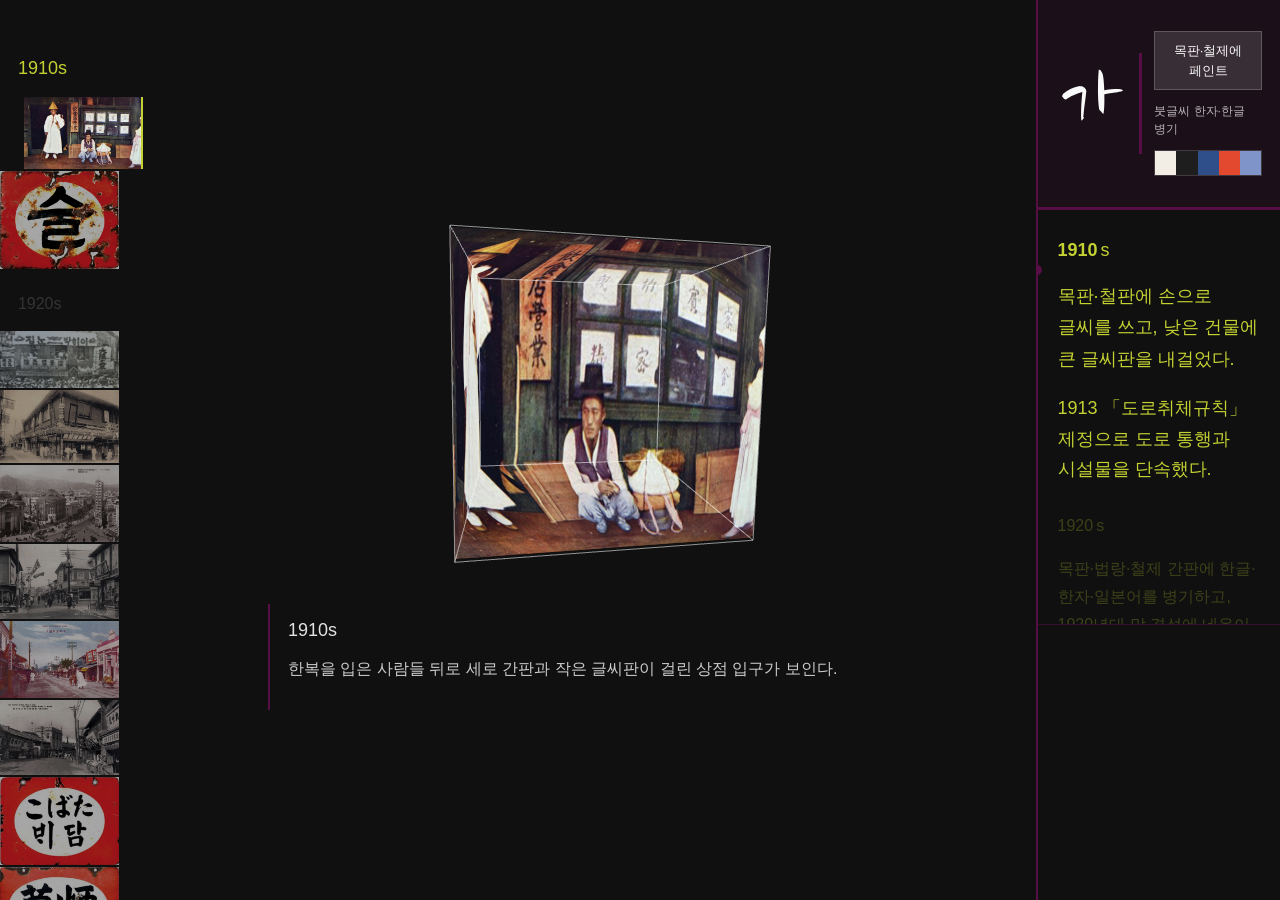
==== single.html @ 75b9ed6a "Align archive position during whole-structure scrolling" ====
<!doctype html>
<html lang="ko">
<head>
  <meta charset="utf-8">
  <meta name="viewport" content="width=device-width,initial-scale=1">
  <meta name="theme-color" content="#101010">
  <link rel="icon" href="data:,">
  <title>한국 간판 100년</title>
  <style>
:root{--ink:#101010;--lime:#c3d132;--plum:#560e45;--paper:#fafafa;color-scheme:dark;font-family:Arial,"Noto Sans KR","Apple SD Gothic Neo","Malgun Gothic",sans-serif;font-weight:400;background:var(--ink);color:var(--paper)}
*{box-sizing:border-box}html{scroll-behavior:smooth}body{margin:0;background:var(--ink)}button{font:inherit;color:inherit;border:0;border-radius:0;cursor:pointer}button:focus-visible{outline:2px solid var(--lime);outline-offset:5px}button:disabled{cursor:default}[hidden]{display:none!important}
#archive{position:relative;width:9.3vw;min-height:100vh;padding:4vh 0 32vh;z-index:2} .era-group{margin:0 0 26px}.era-label{margin:22px 0 18px 1.4vw;font-size:clamp(11px,1.05vw,22px);font-weight:400;color:rgb(250 250 250 / .44)}
.photo-button{display:block;position:relative;padding:0;margin:0 0 2px;background:transparent;max-width:100%;transition:transform .24s ease,filter .24s ease;transform-origin:left center;filter:brightness(.65)}.photo-button img{display:block;width:auto;height:auto;max-width:100%}.photo-button:hover,.photo-button:focus-visible{transform:translateY(-5px);filter:brightness(1);z-index:3}.photo-button[aria-current="true"]{filter:brightness(1)}.photo-button[aria-current="true"]::after{content:"";position:absolute;right:0;top:0;bottom:0;width:2px;background:var(--lime)}
#stage{position:fixed;left:9.3%;right:19.1%;top:0;height:100dvh;display:flex;flex-direction:column;justify-content:center;align-items:center;gap:3vh;overflow:hidden}#picture-frame{position:relative;width:72%;max-height:66vh;flex:none;isolation:isolate}#scene,#fallback{display:block;width:100%;height:100%;object-fit:contain}#scene{touch-action:pan-y}#caption{width:72%;padding:0 0 0 2%;min-height:10vh;font-size:clamp(11px,.83vw,17px);line-height:1.85}#caption p{margin:0 0 12px}#photo-description{color:rgb(250 250 250 / .48)}#photo-year{color:rgb(250 250 250 / .9)}
#timeline{position:fixed;top:0;bottom:0;right:0;width:19.1%;border-left:2px solid var(--plum);padding:5vh 1.2vw;overflow:hidden}#eras{position:relative;transition:transform .5s ease}.era-event{position:relative;padding:0 0 5vh;opacity:.23;transition:opacity .4s}.era-event.active{opacity:1}.era-event h2{margin:0 0 3vh;color:var(--lime);font-weight:400;font-size:clamp(13px,1.35vw,28px)}.era-event p{font-size:clamp(11px,1.1vw,23px);line-height:1.7;margin:0;color:var(--lime);word-break:keep-all}.era-event.active::before{content:"";position:absolute;left:calc(-1.2vw - 6px);top:7px;width:10px;height:10px;background:var(--plum);border-radius:50%}
#enlarged{position:fixed;inset:0;margin:0;padding:0;width:100vw;max-width:none;height:100dvh;max-height:none;background:var(--ink);border:0;color:var(--paper);overflow:hidden}#enlarged::backdrop{background:var(--ink)}#back{position:absolute;z-index:2;top:24px;left:24px;background:rgb(16 16 16 / .85);padding:12px 18px;border:1px solid rgb(250 250 250 / .25)}#zoom-surface{height:100%;width:100%;display:flex;align-items:center;justify-content:center;overflow:hidden;touch-action:none;cursor:zoom-in}#zoom-photo{display:block;max-width:94vw;max-height:90dvh;width:auto;height:auto;object-fit:contain;transform-origin:center;will-change:transform;user-select:none;pointer-events:none}#zoom-surface.dragging{cursor:grabbing}body.modal-open{overflow:hidden}
#debug-overlay{position:absolute;inset:0;width:100%;height:100%;z-index:4;touch-action:none}#debug-overlay polygon{stroke:var(--lime);stroke-width:1.5;fill:rgb(195 209 50 / .06)}#debug-overlay circle{fill:var(--plum);stroke:var(--paper);stroke-width:2;cursor:move}#debug-panel{position:fixed;left:12vw;bottom:12px;z-index:7;background:rgb(16 16 16 / .94);border:1px solid var(--plum);padding:10px;font-size:12px;max-width:65vw}#debug-panel pre{max-height:140px;overflow:auto;margin:5px 0;white-space:pre-wrap}#debug-panel button{background:var(--plum);padding:7px 12px;margin-right:8px}#debug-panel select{background:var(--ink);color:var(--paper)}
@media(max-width:700px){#archive{width:16vw}.era-label{margin-left:2vw;font-size:10px}#stage{left:16%;right:22%;gap:2vh}#picture-frame,#caption{width:94%}#caption{font-size:11px;line-height:1.65}#timeline{width:22%;padding:5vh 2vw}.era-event{padding-bottom:4vh}.era-event h2{font-size:13px}.era-event p{font-size:10px}.era-event.active::before{left:calc(-2vw - 6px)}#back{top:12px;left:12px}#debug-panel{left:17vw;max-width:80vw}}
@media(prefers-reduced-motion:reduce){html{scroll-behavior:auto}*,*::before,*::after{transition:none!important}}

/* Independent photo timeline and 3D interaction surfaces. */
html,body{height:100%;overflow:hidden;overscroll-behavior:none}
#archive{position:fixed;inset:0 auto 0 0;width:calc(9.3vw + 24px);padding-right:24px;height:100dvh;min-height:0;overflow-y:auto;overflow-x:hidden;overscroll-behavior:contain;scrollbar-width:none;padding-bottom:44vh;scroll-behavior:smooth}
#archive::-webkit-scrollbar,#timeline::-webkit-scrollbar{display:none}
#stage{left:calc(9.3% + 24px)}
#picture-frame,#scene{touch-action:none}
#picture-frame{outline:0;border:0;cursor:grab}
#picture-frame.rotating{cursor:grabbing}
#timeline{overflow-y:auto;overscroll-behavior:contain;scrollbar-width:none}
#eras{transition:transform .5s ease}
.photo-button.scroll-selected,.photo-button[aria-current="true"]{transform:translateX(24px);filter:brightness(1)}
.photo-button.scroll-selected:hover,.photo-button[aria-current="true"]:hover{transform:translate(24px,-5px)}
@font-face{font-family:Pretendard;src:url('./assets/fonts/PretendardVariable.woff2') format('woff2');font-style:normal;font-weight:100 900;font-display:swap}
#back{display:inline-flex;align-items:center;gap:8px;background:transparent;border:0;outline:0;box-shadow:none;font-family:Pretendard,sans-serif;font-size:14pt;font-weight:400;letter-spacing:-.3px;color:#fafafa;padding:12px 0}
#back:focus-visible{text-decoration:none;opacity:.75}
@media(max-width:700px){#archive{width:calc(16vw + 24px)}#stage{left:calc(16% + 24px)}}

/* Full-viewport model behind all archive/caption UI; no central clipping. */
#model-layer{position:fixed;inset:0;z-index:0;touch-action:none;cursor:grab;outline:0}
#model-layer.rotating{cursor:grabbing}
#scene{position:absolute;inset:0;width:100%;height:100%;touch-action:none}
#stage{z-index:1;overflow:visible;pointer-events:none}
#picture-frame{pointer-events:none;isolation:auto;overflow:visible}
#caption{position:relative;z-index:2;pointer-events:auto}
#archive,#timeline{z-index:3}
#debug-overlay{pointer-events:auto}

.era-event .material-change{color:#560e45;margin:0 0 20px;line-height:1.7}

/* Opaque framed timeline and a dedicated scroll-only gutter. */
:root{--timeline-width:19.1vw}
#timeline{width:var(--timeline-width);padding:0;overflow:hidden;background:#101010;display:flex;flex-direction:column;border-left:2px solid #560e45}
#stage{right:var(--timeline-width)}
#era-specimen{flex:none;min-height:210px;display:grid;grid-template-columns:42% 1fr;align-items:center;gap:12px;padding:24px 18px;background:linear-gradient(rgb(86 14 69 / .16),rgb(86 14 69 / .16)),#101010;border-bottom:3px solid #560e45}
#specimen-glyph{font-family:Pretendard,sans-serif;font-size:clamp(92px,7vw,152px);line-height:1.1;text-align:center;border-right:3px solid #560e45;padding-right:12px;color:#fafafa}
@font-face{font-family:NanumBrush;src:url('./assets/fonts/NanumBrushScript-Regular.ttf') format('truetype');font-style:normal;font-weight:400;font-display:swap}
#specimen-glyph.brush{font-family:NanumBrush,serif;font-weight:400}
#specimen-glyph.gothic{font-family:Pretendard,sans-serif;font-weight:900;letter-spacing:-.07em}
#specimen-glyph.digital{font-family:Pretendard,sans-serif;font-weight:700;letter-spacing:-.025em}
#specimen-info{min-width:0}#specimen-info p{margin:0 0 12px;line-height:1.5;word-break:keep-all}
#specimen-material{font-size:13px;background:rgb(250 250 250 / .13);border:1px solid rgb(250 250 250 / .2);padding:9px 7px;text-align:center}
#specimen-type{font-size:12px;color:rgb(250 250 250 / .7)}
#specimen-colors{display:flex;width:100%;height:26px;border:1px solid rgb(250 250 250 / .18)}#specimen-colors span{display:block;flex:1;min-width:0}
#era-scroll{position:relative;min-height:0;flex:1;overflow-y:auto;overscroll-behavior:contain;scrollbar-width:none;padding:30px 20px 45vh}
#era-scroll::-webkit-scrollbar{display:none}#eras{transform:none!important;transition:none}
.era-event{opacity:1;padding-bottom:40px}.era-event h2{font-size:clamp(24px,1.65vw,34px);margin-bottom:20px}
.era-event:not(.active) h2{opacity:.6}.era-event p{font-size:clamp(14px,.94vw,18px)}
.era-event .material-change{background:#c3d132;color:#560e45;border:1px solid #c3d132;padding:18px;margin:0 0 20px;line-height:1.75}
.era-event .material-change,.era-event.active{opacity:1}.era-event.active::before{left:-26px}
#timeline-scroll-zone{position:fixed;top:0;bottom:0;z-index:3;touch-action:pan-y;cursor:ns-resize;background:transparent}
#photo-year{font-size:clamp(24px,1.55vw,32px);line-height:1.35}
#photo-description{font-size:15px;line-height:1.85;color:rgb(250 250 250 / .8)}
#archive .era-label{font-size:clamp(15px,1.2vw,25px)}
#back,#back:hover,#back:focus,#back:focus-visible{text-decoration:none}
@media(max-width:700px){
 :root{--timeline-width:26vw}
 #timeline{width:var(--timeline-width)}#stage{right:var(--timeline-width)}
 #era-specimen{min-height:190px;padding:12px 8px;grid-template-columns:1fr;gap:8px}
 #specimen-glyph{font-size:64px;border-right:0;border-bottom:2px solid #560e45;padding:0}
 #specimen-material{font-size:10px;padding:5px 3px}#specimen-type{font-size:10px}
 #specimen-info p{margin-bottom:7px}#specimen-colors{height:16px}
 #era-scroll{padding:18px 8px 40vh}.era-event h2{font-size:21px}.era-event p{font-size:12px}
 .era-event .material-change{padding:10px}.era-event.active::before{left:-14px}
 #photo-year{font-size:24px}#photo-description{font-size:14px}
 #archive .era-label{font-size:13px}
}
#caption{background:#101010;border-left:2px solid #560e45;padding:14px 18px}
#timeline-scroll-zone{touch-action:none}

/* Compact unboxed chronology, with a separate lower scroll surface. */
#era-scroll{flex:0 1 auto;height:min(46dvh,550px);min-height:140px;padding-bottom:55vh}
#timeline-bottom-scroll{flex:1;min-height:64px;border-top:1px solid rgb(86 14 69 / .6);background:transparent;cursor:ns-resize;touch-action:none}
.era-event{opacity:.25;transition:opacity .25s ease;padding-bottom:32px}
.era-event.active{opacity:1}
.era-event .material-change{background:transparent;border:0;padding:0;color:#c3d132;margin-bottom:18px}
.era-event:not(.active) h2{opacity:1}
.era-event h2{display:flex;align-items:baseline;gap:3px;line-height:1.15;margin-bottom:20px;font-weight:400}
.era-number{font-size:38px;font-variant-numeric:tabular-nums;letter-spacing:-1.2px}
.era-suffix{font-size:23px}
.era-event.active .era-number{font-size:62px;font-weight:600;letter-spacing:-2px}
.era-event.active .era-suffix{font-size:28px}
.era-event.active::before{top:25px}
#archive .era-group .era-label{opacity:.35}
#archive .era-group.active-era .era-label{opacity:1;color:#c3d132;font-size:clamp(20px,1.5vw,30px)}
@media(max-width:700px){
 #era-scroll{height:44dvh;min-height:130px}
 .era-number{font-size:24px}.era-suffix{font-size:14px}
 .era-event.active .era-number{font-size:36px;letter-spacing:-1px}.era-event.active .era-suffix{font-size:17px}
 .era-event.active::before{top:14px}
 #archive .era-group.active-era .era-label{font-size:17px}
}
#era-scroll{padding-bottom:20px}
#eras{padding-bottom:55vh}

/* Final type scale: active era / its text 18px; all other captions 16px. */
.era-event .era-number,.era-event .era-suffix,.era-event p{font-size:16px;letter-spacing:0}
.era-event.active .era-number,.era-event.active .era-suffix,.era-event.active p{font-size:18px;letter-spacing:0}
#photo-year{font-size:18px}#photo-description{font-size:16px}
#archive .era-group .era-label{font-size:16px}#archive .era-group.active-era .era-label{font-size:18px}
#timeline-bottom-scroll{cursor:ns-resize}
#ending-scene{position:fixed;inset:0;z-index:10;background:#101010;overflow:hidden;isolation:isolate}
#ending-intro{position:absolute;inset:0;width:100%;height:100%;object-fit:cover;opacity:0;transition:opacity 1.1s ease}
#ending-scene[data-phase="intro"] #ending-intro{opacity:1}
#ending-scene[data-phase="fade-out"] #ending-intro{opacity:0}
#ending-collage{position:absolute;inset:0;overflow:hidden}
#ending-collage img{position:absolute;display:block;object-fit:contain;opacity:0;transition:opacity 1s ease;max-width:none;box-shadow:0 0 0 1px rgb(16 16 16 / .2)}
#ending-collage img.visible{opacity:1}
#ending-message{position:absolute;left:8%;right:8%;bottom:4%;margin:0;text-align:center;font-family:Pretendard,sans-serif;font-size:18px;line-height:1.8;color:#fafafa;text-shadow:0 1px 8px #101010,0 1px 24px #101010;opacity:0;transition:opacity 1.2s ease;z-index:2}
#ending-message.visible{opacity:1}
#ending-back{position:absolute;top:24px;left:24px;z-index:3;background:transparent;border:0;outline:0;text-decoration:none;font-family:Pretendard,sans-serif;font-size:14pt;letter-spacing:-.3px;color:#fafafa;text-shadow:0 1px 8px #101010;padding:12px 0}
body.ending-mode #model-layer,body.ending-mode #stage,body.ending-mode #archive,body.ending-mode #timeline,body.ending-mode #timeline-scroll-zone{visibility:hidden;pointer-events:none}
@media(prefers-reduced-motion:reduce){#ending-scene *{transition:none!important}}
#ending-scene::after{content:"";position:absolute;inset:72% 0 0;z-index:1;pointer-events:none;background:linear-gradient(transparent,rgb(16 16 16 / .8));opacity:0;transition:opacity 1s ease}
#ending-scene[data-phase="collage"]::after{opacity:1}

</style>
</head>
<body>
  <div id="model-layer"><canvas id="scene" aria-label="360도 XYZ 회전 및 확대 가능한 5면 공간 모델"></canvas></div>
  <nav id="archive" aria-label="연대순 사진"></nav>
  <main id="stage" aria-label="공간 사진">
    <div id="picture-frame">
      <img id="fallback" alt="" hidden>
      <svg id="debug-overlay" viewBox="0 0 1000 1000" preserveAspectRatio="none" hidden></svg>
    </div>
    <div id="caption" aria-live="polite"><p id="photo-year"></p><p id="photo-description"></p></div>
  </main>
  <div id="timeline-scroll-zone" aria-label="오른쪽 타임라인 스크롤 영역"></div>
  <aside id="timeline" aria-label="시대별 재질·서체·색상과 제도">
    <header id="era-specimen" aria-live="polite">
      <div id="specimen-glyph" aria-hidden="true">가</div>
      <div id="specimen-info"><p id="specimen-material"></p><p id="specimen-type"></p><div id="specimen-colors" aria-label="시대별 대표 색채"></div></div>
    </header>
    <div id="era-scroll"><div id="eras"></div></div>
    <div id="timeline-bottom-scroll" aria-label="사진과 시대 전체 구조 스크롤 영역" title="사진과 시대 전체 스크롤"></div>
  </aside>
  <section id="ending-scene" aria-label="2020년대 정보 과부하 엔딩" hidden>
    <img id="ending-intro" alt="상가 건물의 외벽을 채운 간판들" hidden>
    <div id="ending-collage" aria-label="겹쳐 나타나는 간판 사진들"></div>
    <p id="ending-message"></p>
    <button id="ending-back" type="button">- 돌아가기</button>
  </section>
  <dialog id="enlarged" aria-label="확대한 사진">
    <button id="back" type="button" aria-label="돌아가기"><span aria-hidden="true">-</span><span>돌아가기</span></button>
    <div id="zoom-surface"><img id="zoom-photo" alt=""></div>
  </dialog>
  <script id="archive-data" type="application/json">{
  "eras": [
    {
      "year": 1910,
      "description": "흰 목판에 단색 한자로 상호를 쓰고, 철제 간판에는 페인트로 글씨를 썼다.",
      "policy": "1913 「도로취체규칙」 제정으로 도로 통행과 시설물을 단속했다.",
      "sourcePage": 6,
      "materialChange": "목판·철판에 손으로 글씨를 쓰고, 낮은 건물에 큰 글씨판을 내걸었다.",
      "specimen": {
        "typeFamily": "붓글씨 한자·한글 병기",
        "material": "목판·철제에 페인트",
        "fontClass": "brush",
        "palette": [
          {
            "hex": "#F2EEE6",
            "label": "흰 목판"
          },
          {
            "hex": "#1E1E1E",
            "label": "단색 글씨"
          },
          {
            "hex": "#2F4F8A",
            "label": "법랑"
          },
          {
            "hex": "#E2492F",
            "label": "네온 적주황"
          },
          {
            "hex": "#7F95C9",
            "label": "아르곤 청"
          }
        ],
        "sourcePage": 6,
        "note": "PDF의 서체 계열·대표 색채를 재구성한 견본이며, 역사적 원본 폰트나 실측 색채가 아님."
      }
    },
    {
      "year": 1920,
      "description": "목판·철제 간판에 한글·한자·일본어를 함께 썼으며, 1920년대 말 경성에 네온이 등장했다.",
      "policy": "1913 「도로취체규칙」이 제정되고 1920년 일부 개정되었다.",
      "sourcePage": 6,
      "materialChange": "목판·법랑·철제 간판에 한글·한자·일본어를 병기하고, 1920년대 말 경성에 네온이 등장했다.",
      "specimen": {
        "typeFamily": "붓글씨 한자·한글·가나 병기",
        "material": "목판·법랑·철제",
        "fontClass": "brush",
        "palette": [
          {
            "hex": "#F2EEE6",
            "label": "흰 목판"
          },
          {
            "hex": "#1E1E1E",
            "label": "단색 글씨"
          },
          {
            "hex": "#2F4F8A",
            "label": "법랑"
          },
          {
            "hex": "#E2492F",
            "label": "네온 적주황"
          },
          {
            "hex": "#7F95C9",
            "label": "아르곤 청"
          }
        ],
        "sourcePage": 6,
        "note": "PDF의 서체 계열·대표 색채를 재구성한 견본이며, 역사적 원본 폰트나 실측 색채가 아님."
      }
    },
    {
      "year": 1930,
      "description": "유리·철제 등 새로운 재료와 한글·한자 병기 간판이 등장했다.",
      "policy": "1938 「도로취체규칙」이 전부 개정되었다.",
      "sourcePage": 6,
      "materialChange": "유리관을 이용한 네온 간판이 번화가로 확산되고, 붓글씨와 여러 문자를 함께 사용했다.",
      "specimen": {
        "typeFamily": "붓글씨 한자·한글·가나 병기",
        "material": "철제 페인트·네온관",
        "fontClass": "brush",
        "palette": [
          {
            "hex": "#F2EEE6",
            "label": "흰 목판"
          },
          {
            "hex": "#1E1E1E",
            "label": "단색 글씨"
          },
          {
            "hex": "#2F4F8A",
            "label": "법랑"
          },
          {
            "hex": "#E2492F",
            "label": "네온 적주황"
          },
          {
            "hex": "#7F95C9",
            "label": "아르곤 청"
          }
        ],
        "sourcePage": 6,
        "note": "PDF의 서체 계열·대표 색채를 재구성한 견본이며, 역사적 원본 폰트나 실측 색채가 아님."
      }
    },
    {
      "year": 1950,
      "description": "가볍고 칠하기 쉬운 함석판에 손으로 페인트 글씨를 쓴 간판이 확산되었다.",
      "policy": "광복 후 가나 간판 제거에 이어 한자·외국문자 간판 단속이 이루어졌다.",
      "sourcePage": 7,
      "materialChange": "가볍고 칠하기 쉬운 함석판에 페인트로 한글·한자 상호를 크게 써 넣었다.",
      "specimen": {
        "typeFamily": "손 페인트 글씨·한글·한자 혼용",
        "material": "함석판에 페인트",
        "fontClass": "brush",
        "palette": [
          {
            "hex": "#F5F3EE",
            "label": "흰 바탕"
          },
          {
            "hex": "#1A1A1A",
            "label": "검은 글씨"
          },
          {
            "hex": "#9A9C9E",
            "label": "함석"
          },
          {
            "hex": "#B23A2E",
            "label": "페인트 적색"
          },
          {
            "hex": "#2E5E8C",
            "label": "페인트 청색"
          }
        ],
        "sourcePage": 7,
        "note": "PDF의 서체 계열·대표 색채를 재구성한 견본이며, 역사적 원본 폰트나 실측 색채가 아님."
      }
    },
    {
      "year": 1960,
      "description": "함석·목판·철판에 한글과 한자를 쓰고, 서로 다른 크기와 글자체의 간판을 걸었다.",
      "policy": "1962 「광고물등단속법」 제정, 1963 전단을 규제 대상에 추가했다.",
      "sourcePage": 7,
      "materialChange": "T/C천과 함석·철판 입체문자가 쓰였으며, 서로 다른 크기와 손글씨가 거리에서 공존했다.",
      "specimen": {
        "typeFamily": "손 페인트 글씨·한글·한자 혼용",
        "material": "함석·철판 입체문자",
        "fontClass": "brush",
        "palette": [
          {
            "hex": "#F5F3EE",
            "label": "흰 바탕"
          },
          {
            "hex": "#1A1A1A",
            "label": "검은 글씨"
          },
          {
            "hex": "#9A9C9E",
            "label": "함석"
          },
          {
            "hex": "#B23A2E",
            "label": "페인트 적색"
          },
          {
            "hex": "#2E5E8C",
            "label": "페인트 청색"
          }
        ],
        "sourcePage": 7,
        "note": "PDF의 서체 계열·대표 색채를 재구성한 견본이며, 역사적 원본 폰트나 실측 색채가 아님."
      }
    },
    {
      "year": 1970,
      "description": "아크릴과 형광등으로 간판 면을 밝히고, 시트지를 잘라 글자를 만들었다.",
      "policy": "1973년경 간판 한글 포함 규정이 마련되고, 석유파동으로 광고 네온이 금지되었다.",
      "sourcePage": 8,
      "materialChange": "아크릴과 형광등으로 간판 면을 밝히고, 시트지를 잘라 만든 큰 글자가 면을 채웠다.",
      "specimen": {
        "typeFamily": "시트지 커팅 고딕·둥근고딕",
        "material": "아크릴·형광등",
        "fontClass": "gothic",
        "palette": [
          {
            "hex": "#FAFAF2",
            "label": "형광 백색"
          },
          {
            "hex": "#D7261E",
            "label": "원색 적"
          },
          {
            "hex": "#1F4FA0",
            "label": "원색 청"
          },
          {
            "hex": "#F2C200",
            "label": "원색 황"
          },
          {
            "hex": "#222222",
            "label": "시트 문자"
          }
        ],
        "sourcePage": 8,
        "note": "PDF의 서체 계열·대표 색채를 재구성한 견본이며, 역사적 원본 폰트나 실측 색채가 아님."
      }
    },
    {
      "year": 1980,
      "description": "내부조명 간판과 유연성 원단이 확산되고, 유리창까지 선팅 광고로 채워졌다.",
      "policy": "1980 「광고물등관리법」으로 개칭하고 관리 권한의 일반 행정 위임을 허용했다.",
      "sourcePage": 9,
      "materialChange": "내부조명·유연성 원단 간판이 확산되고, 유리창에 상호와 그림을 넣는 선팅 광고가 등장했다.",
      "specimen": {
        "typeFamily": "넓적붓 페인트 글씨·필름 레터링",
        "material": "내부조명·유연성 원단",
        "fontClass": "brush",
        "palette": [
          {
            "hex": "#E0201B",
            "label": "적"
          },
          {
            "hex": "#1E8C45",
            "label": "녹"
          },
          {
            "hex": "#1E50B4",
            "label": "청"
          },
          {
            "hex": "#FF4FA8",
            "label": "네온 분홍"
          },
          {
            "hex": "#F7F3E8",
            "label": "선팅 바탕"
          }
        ],
        "sourcePage": 9,
        "note": "PDF의 서체 계열·대표 색채를 재구성한 견본이며, 역사적 원본 폰트나 실측 색채가 아님."
      }
    },
    {
      "year": 1990,
      "description": "플렉스와 디지털 프린팅으로 문자뿐 아니라 사진·그림을 간판에 담았다.",
      "policy": "1990 「옥외광고물등관리법」 전부 개정으로 허가·신고제와 안전도검사가 도입되었다.",
      "sourcePage": 10,
      "materialChange": "플렉스·실사 출력과 디지털 폰트가 확산되고, 사진·그림·풀컬러 LED 전광판이 더해졌다.",
      "specimen": {
        "typeFamily": "디지털 폰트·실사 출력",
        "material": "플렉스·디지털 프린팅",
        "fontClass": "digital",
        "palette": [
          {
            "hex": "#E60012",
            "label": "플렉스 적"
          },
          {
            "hex": "#0067B1",
            "label": "플렉스 청"
          },
          {
            "hex": "#FFD100",
            "label": "플렉스 황"
          },
          {
            "hex": "#00A04A",
            "label": "플렉스 녹"
          },
          {
            "hex": "#FFFFFF",
            "label": "유백 원단"
          }
        ],
        "sourcePage": 10,
        "note": "PDF의 서체 계열·대표 색채를 재구성한 견본이며, 역사적 원본 폰트나 실측 색채가 아님."
      }
    },
    {
      "year": 2000,
      "description": "LED 채널 입체문자와 고해상도 사진 간판이 확산되었다.",
      "policy": "2007 ‘아름다운 간판’ 원년 이후 수량 축소와 디자인 개선 사업이 추진되었다.",
      "sourcePage": 11,
      "materialChange": "금속 입체문자에 LED를 넣는 채널간판과 고해상도 음식·인물 사진 간판이 확산되었다.",
      "specimen": {
        "typeFamily": "채널 입체문자·사진과 원색 문구",
        "material": "LED·금속 채널간판",
        "fontClass": "digital",
        "palette": [
          {
            "hex": "#FF1F4B",
            "label": "LED 적"
          },
          {
            "hex": "#18C3FF",
            "label": "LED 청"
          },
          {
            "hex": "#3BE36B",
            "label": "LED 녹"
          },
          {
            "hex": "#F4FF2E",
            "label": "형광색"
          },
          {
            "hex": "#EDE6D8",
            "label": "미색 바탕"
          }
        ],
        "sourcePage": 11,
        "note": "PDF의 서체 계열·대표 색채를 재구성한 견본이며, 역사적 원본 폰트나 실측 색채가 아님."
      }
    },
    {
      "year": 2010,
      "description": "디지털광고물과 복고 서체가 함께 등장하며 간판의 표현 방식이 다양해졌다.",
      "policy": "2016 자유표시구역과 디지털광고물이 제도화되었다.",
      "sourcePage": 12,
      "materialChange": "내용이 바뀌는 디지털광고물이 등장하고, 옛 간판 붓글씨와 시트지 글자가 디지털 서체로 재해석되었다.",
      "specimen": {
        "typeFamily": "복고 서체의 디지털 재해석",
        "material": "입체문자·디지털광고물",
        "fontClass": "brush",
        "palette": [
          {
            "hex": "#5E6B73",
            "label": "저채도 회청"
          },
          {
            "hex": "#EDE6D8",
            "label": "미색"
          },
          {
            "hex": "#2A2A2A",
            "label": "입체 문자"
          },
          {
            "hex": "#C8102E",
            "label": "원색 악센트"
          },
          {
            "hex": "#101820",
            "label": "디지털 화면"
          }
        ],
        "sourcePage": 12,
        "note": "PDF의 서체 계열·대표 색채를 재구성한 견본이며, 역사적 원본 폰트나 실측 색채가 아님."
      }
    },
    {
      "year": 2020,
      "description": "정돈된 입체문자 간판과 초대형 디지털 전광판이 공존한다.",
      "policy": "2023 명동·광화문·해운대가 제2기 옥외광고 자유표시구역으로 지정되었다.",
      "sourcePage": 12,
      "materialChange": "입체문자 중심의 정돈된 간판과 초대형 디지털 화면이 공존하며 빛과 화면 변화가 표현 수단이 되었다.",
      "specimen": {
        "typeFamily": "복고 서체·디지털 글자",
        "material": "입체문자·디지털 화면",
        "fontClass": "gothic",
        "palette": [
          {
            "hex": "#5E6B73",
            "label": "저채도 회청"
          },
          {
            "hex": "#EDE6D8",
            "label": "미색"
          },
          {
            "hex": "#2A2A2A",
            "label": "입체 문자"
          },
          {
            "hex": "#C8102E",
            "label": "원색 악센트"
          },
          {
            "hex": "#101820",
            "label": "디지털 화면"
          }
        ],
        "sourcePage": 12,
        "note": "PDF의 서체 계열·대표 색채를 재구성한 견본이며, 역사적 원본 폰트나 실측 색채가 아님."
      }
    }
  ],
  "photos": [
    {
      "id": "1910-1-jpg",
      "src": "assets/photos/1910-1.jpg",
      "year": 1910,
      "era": 1910,
      "width": 848,
      "height": 510,
      "spatial": true,
      "description": "한복을 입은 사람들 뒤로 세로 간판과 작은 글씨판이 걸린 상점 입구가 보인다.",
      "filename": "1910-1.jpg",
      "descriptionBasis": "첨부 원본 사진의 시각적 내용",
      "articleVerification": "pending-network-access"
    },
    {
      "id": "1910-2-jpg",
      "src": "assets/photos/1910-2.jpg",
      "year": 1910,
      "era": 1910,
      "width": 848,
      "height": 700,
      "spatial": false,
      "description": "붉은 바탕의 흰 원 안에 검은 ‘술’ 한 글자를 크게 넣은 간판이다.",
      "filename": "1910-2.jpg",
      "descriptionBasis": "첨부 원본 사진의 시각적 내용",
      "articleVerification": "pending-network-access"
    },
    {
      "id": "1920-0-webp",
      "src": "assets/photos/1920-0.webp",
      "year": 1920,
      "era": 1920,
      "width": 600,
      "height": 290,
      "spatial": false,
      "description": "건물 정면과 지붕 위를 큰 글씨 간판과 광고판으로 덮은 흑백 사진이다.",
      "filename": "1920-0.webp",
      "descriptionBasis": "첨부 원본 사진의 시각적 내용",
      "articleVerification": "pending-network-access"
    },
    {
      "id": "1920-1-jpg",
      "src": "assets/photos/1920-1.jpg",
      "year": 1920,
      "era": 1920,
      "width": 848,
      "height": 514,
      "spatial": true,
      "description": "모퉁이의 2층 상점에 가로 간판과 여러 개의 세로 간판이 함께 걸려 있다.",
      "filename": "1920-1.jpg",
      "descriptionBasis": "첨부 원본 사진의 시각적 내용",
      "articleVerification": "pending-network-access"
    },
    {
      "id": "1920-2-jpg",
      "src": "assets/photos/1920-2.jpg",
      "year": 1920,
      "era": 1920,
      "width": 848,
      "height": 551,
      "spatial": true,
      "description": "넓은 도로를 둘러싼 건물 사이로 높은 세로 광고탑과 간판이 보인다.",
      "filename": "1920-2.jpg",
      "descriptionBasis": "첨부 원본 사진의 시각적 내용",
      "articleVerification": "pending-network-access"
    },
    {
      "id": "1920-3-jpg",
      "src": "assets/photos/1920-3.jpg",
      "year": 1920,
      "era": 1920,
      "width": 848,
      "height": 538,
      "spatial": true,
      "description": "좁아지는 거리 양쪽에 돌출 간판이 이어지고, 길 위에는 깃발이 걸려 있다.",
      "filename": "1920-3.jpg",
      "descriptionBasis": "첨부 원본 사진의 시각적 내용",
      "articleVerification": "pending-network-access"
    },
    {
      "id": "1920-4-jpg",
      "src": "assets/photos/1920-4.jpg",
      "year": 1920,
      "era": 1920,
      "width": 848,
      "height": 546,
      "spatial": true,
      "description": "붉은색 상점 외벽과 가로·세로 간판이 길 양쪽으로 이어지는 채색 사진이다.",
      "filename": "1920-4.jpg",
      "descriptionBasis": "첨부 원본 사진의 시각적 내용",
      "articleVerification": "pending-network-access"
    },
    {
      "id": "1920-5-jpg",
      "src": "assets/photos/1920-5.jpg",
      "year": 1920,
      "era": 1920,
      "width": 848,
      "height": 534,
      "spatial": true,
      "description": "전선 아래 늘어선 상점들이 처마와 벽면에 글씨 간판을 달고 있다.",
      "filename": "1920-5.jpg",
      "descriptionBasis": "첨부 원본 사진의 시각적 내용",
      "articleVerification": "pending-network-access"
    },
    {
      "id": "1920-6-jpg",
      "src": "assets/photos/1920-6.jpg",
      "year": 1920,
      "era": 1920,
      "width": 424,
      "height": 313,
      "spatial": false,
      "description": "붉은 판의 흰 원 안에 일본어와 한글로 담배를 표시한 간판이다.",
      "filename": "1920-6.jpg",
      "descriptionBasis": "첨부 원본 사진의 시각적 내용",
      "articleVerification": "pending-network-access"
    },
    {
      "id": "1920-7-jpg",
      "src": "assets/photos/1920-7.jpg",
      "year": 1920,
      "era": 1920,
      "width": 423,
      "height": 314,
      "spatial": false,
      "description": "흰 원 안에 큰 한자와 작은 한글을 함께 넣어 담배를 알리는 간판이다.",
      "filename": "1920-7.jpg",
      "descriptionBasis": "첨부 원본 사진의 시각적 내용",
      "articleVerification": "pending-network-access"
    },
    {
      "id": "1920-8-jpg",
      "src": "assets/photos/1920-8.jpg",
      "year": 1920,
      "era": 1920,
      "width": 421,
      "height": 340,
      "spatial": false,
      "description": "노란 바탕에 인물 그림과 제품 표장을 넣고 글씨를 세로로 배치한 광고판이다.",
      "filename": "1920-8.jpg",
      "descriptionBasis": "첨부 원본 사진의 시각적 내용",
      "articleVerification": "pending-network-access"
    },
    {
      "id": "1920-9-jpg",
      "src": "assets/photos/1920-9.jpg",
      "year": 1920,
      "era": 1920,
      "width": 848,
      "height": 596,
      "spatial": false,
      "description": "모서리가 둥근 판 위에 여러 방향의 글씨가 남아 있으며 표면의 마모가 두드러진다.",
      "filename": "1920-9.jpg",
      "descriptionBasis": "첨부 원본 사진의 시각적 내용",
      "articleVerification": "pending-network-access"
    },
    {
      "id": "1920-10-jpg",
      "src": "assets/photos/1920-10.jpg",
      "year": 1920,
      "era": 1920,
      "width": 848,
      "height": 564,
      "spatial": false,
      "description": "붉은 바탕과 흰 원을 사용하고 일본어·한자·한글을 함께 배치한 간판이다.",
      "filename": "1920-10.jpg",
      "descriptionBasis": "첨부 원본 사진의 시각적 내용",
      "articleVerification": "pending-network-access"
    },
    {
      "id": "1930-1-jpg",
      "src": "assets/photos/1930-1.jpg",
      "year": 1930,
      "era": 1930,
      "width": 848,
      "height": 620,
      "spatial": false,
      "description": "파란색과 흰색 바탕을 나누고 한글·한자와 작은 인물 표장을 조합한 광고판이다.",
      "filename": "1930-1.jpg",
      "descriptionBasis": "첨부 원본 사진의 시각적 내용",
      "articleVerification": "pending-network-access"
    },
    {
      "id": "1930-2-jpg",
      "src": "assets/photos/1930-2.jpg",
      "year": 1930,
      "era": 1930,
      "width": 848,
      "height": 575,
      "spatial": false,
      "description": "구두 그림과 큰 글씨를 함께 넣어 상품의 종류를 알리는 낡은 광고판이다.",
      "filename": "1930-2.jpg",
      "descriptionBasis": "첨부 원본 사진의 시각적 내용",
      "articleVerification": "pending-network-access"
    },
    {
      "id": "1930-9-jpg",
      "src": "assets/photos/1930-9.jpg",
      "year": 1930,
      "era": 1930,
      "width": 424,
      "height": 340,
      "spatial": false,
      "description": "짙은 파란 바탕에 한자와 일본어를 쓰고 윗부분에 상표를 넣은 시멘트 판매점 간판이다.",
      "filename": "1930-9.jpg",
      "descriptionBasis": "첨부 원본 사진의 시각적 내용",
      "articleVerification": "pending-network-access"
    },
    {
      "id": "1950-1-jpeg",
      "src": "assets/photos/1950-1.jpeg",
      "year": 1950,
      "era": 1950,
      "width": 458,
      "height": 600,
      "spatial": true,
      "description": "사람들이 모인 건물 출입구 위로 한글 가로 간판과 위층의 글씨판이 보인다.",
      "filename": "1950-1.jpeg",
      "descriptionBasis": "첨부 원본 사진의 시각적 내용",
      "articleVerification": "pending-network-access"
    },
    {
      "id": "1950-2-jpeg",
      "src": "assets/photos/1950-2.jpeg",
      "year": 1950,
      "era": 1950,
      "width": 721,
      "height": 548,
      "spatial": true,
      "description": "큰 건물의 낮은 층에 한글 간판이 길게 걸려 있고 앞쪽 거리에는 인파가 모여 있다.",
      "filename": "1950-2.jpeg",
      "descriptionBasis": "첨부 원본 사진의 시각적 내용",
      "articleVerification": "pending-network-access"
    },
    {
      "id": "1960-0-webp",
      "src": "assets/photos/1960-0.webp",
      "year": 1960,
      "era": 1960,
      "width": 600,
      "height": 202,
      "spatial": false,
      "description": "영화의 인물 그림과 큰 제목을 내건 극장 광고 옆에 작은 상품 광고가 붙어 있다.",
      "filename": "1960-0.webp",
      "descriptionBasis": "첨부 원본 사진의 시각적 내용",
      "articleVerification": "pending-network-access"
    },
    {
      "id": "1960-1-jpg",
      "src": "assets/photos/1960-1.jpg",
      "year": 1960,
      "era": 1960,
      "width": 347,
      "height": 1954,
      "spatial": false,
      "description": "길고 좁은 판에 여러 줄의 글씨를 세로로 채운 간판이다.",
      "filename": "1960-1.jpg",
      "descriptionBasis": "첨부 원본 사진의 시각적 내용",
      "articleVerification": "pending-network-access"
    },
    {
      "id": "1960-2-webp",
      "src": "assets/photos/1960-2.webp",
      "year": 1960,
      "era": 1960,
      "width": 640,
      "height": 369,
      "spatial": true,
      "description": "비포장 도로를 따라 낮은 상점과 제각기 다른 크기의 가로 간판이 이어진다.",
      "filename": "1960-2.webp",
      "descriptionBasis": "첨부 원본 사진의 시각적 내용",
      "articleVerification": "pending-network-access"
    },
    {
      "id": "1960-3-webp",
      "src": "assets/photos/1960-3.webp",
      "year": 1960,
      "era": 1960,
      "width": 640,
      "height": 281,
      "spatial": true,
      "description": "곡면 지붕을 가진 큰 건물의 낮은 외벽에 가로 간판과 광고가 길게 걸려 있다.",
      "filename": "1960-3.webp",
      "descriptionBasis": "첨부 원본 사진의 시각적 내용",
      "articleVerification": "pending-network-access"
    },
    {
      "id": "1960-4-webp",
      "src": "assets/photos/1960-4.webp",
      "year": 1960,
      "era": 1960,
      "width": 640,
      "height": 470,
      "spatial": false,
      "description": "나무와 수풀 앞에 세운 안내판에 여러 크기의 한글을 촘촘하게 적어 놓았다.",
      "filename": "1960-4.webp",
      "descriptionBasis": "첨부 원본 사진의 시각적 내용",
      "articleVerification": "pending-network-access"
    },
    {
      "id": "1960-5-webp",
      "src": "assets/photos/1960-5.webp",
      "year": 1960,
      "era": 1960,
      "width": 640,
      "height": 470,
      "spatial": true,
      "description": "언덕 위의 뾰족한 건물 아래로 사람들이 모여 있고 길가에는 작은 글씨판이 보인다.",
      "filename": "1960-5.webp",
      "descriptionBasis": "첨부 원본 사진의 시각적 내용",
      "articleVerification": "pending-network-access"
    },
    {
      "id": "1960-6-webp",
      "src": "assets/photos/1960-6.webp",
      "year": 1960,
      "era": 1960,
      "width": 640,
      "height": 375,
      "spatial": true,
      "description": "비포장 도로 오른편 상점들이 가로·돌출 간판을 여러 높이에 달고 있다.",
      "filename": "1960-6.webp",
      "descriptionBasis": "첨부 원본 사진의 시각적 내용",
      "articleVerification": "pending-network-access"
    },
    {
      "id": "1960-7-webp",
      "src": "assets/photos/1960-7.webp",
      "year": 1960,
      "era": 1960,
      "width": 640,
      "height": 317,
      "spatial": true,
      "description": "넓은 도로 양옆 건물에 간판이 이어지며 멀어지는 길을 따라 전선이 겹쳐 보인다.",
      "filename": "1960-7.webp",
      "descriptionBasis": "첨부 원본 사진의 시각적 내용",
      "articleVerification": "pending-network-access"
    },
    {
      "id": "1960-8-webp",
      "src": "assets/photos/1960-8.webp",
      "year": 1960,
      "era": 1960,
      "width": 640,
      "height": 408,
      "spatial": true,
      "description": "낮은 집들이 밀집한 구역에서 건물 정면과 지붕 가장자리마다 상점 간판이 붙어 있다.",
      "filename": "1960-8.webp",
      "descriptionBasis": "첨부 원본 사진의 시각적 내용",
      "articleVerification": "pending-network-access"
    },
    {
      "id": "1960-9-webp",
      "src": "assets/photos/1960-9.webp",
      "year": 1960,
      "era": 1960,
      "width": 640,
      "height": 349,
      "spatial": true,
      "description": "좁은 골목 양쪽의 작은 가게들이 처마 아래와 길 쪽으로 간판을 내걸고 있다.",
      "filename": "1960-9.webp",
      "descriptionBasis": "첨부 원본 사진의 시각적 내용",
      "articleVerification": "pending-network-access"
    },
    {
      "id": "1960-10-webp",
      "src": "assets/photos/1960-10.webp",
      "year": 1960,
      "era": 1960,
      "width": 640,
      "height": 446,
      "spatial": true,
      "description": "‘QUEEN HOUSE’와 ‘결혼상담소’ 등 한글·영문을 외벽 가득 배치한 상점이다.",
      "filename": "1960-10.webp",
      "descriptionBasis": "첨부 원본 사진의 시각적 내용",
      "articleVerification": "pending-network-access"
    },
    {
      "id": "1960-11-webp",
      "src": "assets/photos/1960-11.webp",
      "year": 1960,
      "era": 1960,
      "width": 640,
      "height": 403,
      "spatial": true,
      "description": "성문이 보이는 도로 위로 한글·한자 현수막이 걸리고 양쪽 상점 간판이 이어진다.",
      "filename": "1960-11.webp",
      "descriptionBasis": "첨부 원본 사진의 시각적 내용",
      "articleVerification": "pending-network-access"
    },
    {
      "id": "1960-12-webp",
      "src": "assets/photos/1960-12.webp",
      "year": 1960,
      "era": 1960,
      "width": 640,
      "height": 401,
      "spatial": true,
      "description": "‘신광당’ 등 큰 글씨 간판과 세로 돌출 간판이 상점 모퉁이에 겹쳐 걸려 있다.",
      "filename": "1960-12.webp",
      "descriptionBasis": "첨부 원본 사진의 시각적 내용",
      "articleVerification": "pending-network-access"
    },
    {
      "id": "1960-13-webp",
      "src": "assets/photos/1960-13.webp",
      "year": 1960,
      "era": 1960,
      "width": 640,
      "height": 414,
      "spatial": true,
      "description": "전봇대가 이어지는 비포장 골목의 낮은 상점들 사이로 사람들이 오가고 있다.",
      "filename": "1960-13.webp",
      "descriptionBasis": "첨부 원본 사진의 시각적 내용",
      "articleVerification": "pending-network-access"
    },
    {
      "id": "1960-14-webp",
      "src": "assets/photos/1960-14.webp",
      "year": 1960,
      "era": 1960,
      "width": 640,
      "height": 396,
      "spatial": true,
      "description": "버스가 지나는 도로변 상점에 큰 한글 가로 간판과 돌출 간판이 함께 보인다.",
      "filename": "1960-14.webp",
      "descriptionBasis": "첨부 원본 사진의 시각적 내용",
      "articleVerification": "pending-network-access"
    },
    {
      "id": "1960-15-webp",
      "src": "assets/photos/1960-15.webp",
      "year": 1960,
      "era": 1960,
      "width": 640,
      "height": 421,
      "spatial": true,
      "description": "‘고향사진’이라는 큰 글씨를 내건 상점과 옆 건물의 여러 간판이 보인다.",
      "filename": "1960-15.webp",
      "descriptionBasis": "첨부 원본 사진의 시각적 내용",
      "articleVerification": "pending-network-access"
    },
    {
      "id": "1960-016-jpeg",
      "src": "assets/photos/1960-016.jpeg",
      "year": 1960,
      "era": 1960,
      "width": 1062,
      "height": 1076,
      "spatial": false,
      "description": "긴 계산대 앞에서 사람들이 업무를 보는 실내에 작은 안내판과 벽면 글씨가 보인다.",
      "filename": "1960-016.jpeg",
      "descriptionBasis": "첨부 원본 사진의 시각적 내용",
      "articleVerification": "pending-network-access"
    },
    {
      "id": "1960-16-webp",
      "src": "assets/photos/1960-16.webp",
      "year": 1960,
      "era": 1960,
      "width": 640,
      "height": 407,
      "spatial": false,
      "description": "도로 가장자리에 세운 큰 안내판에 지명과 방향을 글씨·화살표로 표시했다.",
      "filename": "1960-16.webp",
      "descriptionBasis": "첨부 원본 사진의 시각적 내용",
      "articleVerification": "pending-network-access"
    },
    {
      "id": "1960-17-webp",
      "src": "assets/photos/1960-17.webp",
      "year": 1960,
      "era": 1960,
      "width": 640,
      "height": 360,
      "spatial": true,
      "description": "긴 도로를 따라 낮은 건물과 전봇대가 이어지고 왼편 상점에 작은 간판이 붙어 있다.",
      "filename": "1960-17.webp",
      "descriptionBasis": "첨부 원본 사진의 시각적 내용",
      "articleVerification": "pending-network-access"
    },
    {
      "id": "1960-18-webp",
      "src": "assets/photos/1960-18.webp",
      "year": 1960,
      "era": 1960,
      "width": 640,
      "height": 392,
      "spatial": true,
      "description": "‘동아상사’ 가로 간판 아래로 상품과 사람들이 모이고 옆으로 상점 간판이 이어진다.",
      "filename": "1960-18.webp",
      "descriptionBasis": "첨부 원본 사진의 시각적 내용",
      "articleVerification": "pending-network-access"
    },
    {
      "id": "1960-19-webp",
      "src": "assets/photos/1960-19.webp",
      "year": 1960,
      "era": 1960,
      "width": 640,
      "height": 440,
      "spatial": true,
      "description": "도로변 낮은 상점들의 정면에 크기와 서체가 다른 한글 가로 간판이 나란히 걸려 있다.",
      "filename": "1960-19.webp",
      "descriptionBasis": "첨부 원본 사진의 시각적 내용",
      "articleVerification": "pending-network-access"
    },
    {
      "id": "1960-20-webp",
      "src": "assets/photos/1960-20.webp",
      "year": 1960,
      "era": 1960,
      "width": 640,
      "height": 451,
      "spatial": true,
      "description": "도로가 갈라지는 지점의 상가 건물에 큰 글씨와 그림 광고가 여러 층으로 걸려 있다.",
      "filename": "1960-20.webp",
      "descriptionBasis": "첨부 원본 사진의 시각적 내용",
      "articleVerification": "pending-network-access"
    },
    {
      "id": "1960-21-webp",
      "src": "assets/photos/1960-21.webp",
      "year": 1960,
      "era": 1960,
      "width": 440,
      "height": 640,
      "spatial": true,
      "description": "높은 건물 옆의 낮은 상점과 골목 입구에 가로·세로 간판이 겹쳐 보인다.",
      "filename": "1960-21.webp",
      "descriptionBasis": "첨부 원본 사진의 시각적 내용",
      "articleVerification": "pending-network-access"
    },
    {
      "id": "1960-22-webp",
      "src": "assets/photos/1960-22.webp",
      "year": 1960,
      "era": 1960,
      "width": 556,
      "height": 640,
      "spatial": true,
      "description": "도심의 높은 건물 사이를 지나는 도로 양쪽에 여러 높이의 상점 간판이 밀집해 있다.",
      "filename": "1960-22.webp",
      "descriptionBasis": "첨부 원본 사진의 시각적 내용",
      "articleVerification": "pending-network-access"
    },
    {
      "id": "1960-23-webp",
      "src": "assets/photos/1960-23.webp",
      "year": 1960,
      "era": 1960,
      "width": 640,
      "height": 450,
      "spatial": true,
      "description": "사람들이 가득한 거리 양쪽으로 붉은색 세로 간판과 가로 간판이 이어진다.",
      "filename": "1960-23.webp",
      "descriptionBasis": "첨부 원본 사진의 시각적 내용",
      "articleVerification": "pending-network-access"
    },
    {
      "id": "1960-24-webp",
      "src": "assets/photos/1960-24.webp",
      "year": 1960,
      "era": 1960,
      "width": 640,
      "height": 500,
      "spatial": true,
      "description": "큰 나무와 높은 건물 앞의 낮은 상점들이 처마와 정면에 간판을 걸고 있다.",
      "filename": "1960-24.webp",
      "descriptionBasis": "첨부 원본 사진의 시각적 내용",
      "articleVerification": "pending-network-access"
    },
    {
      "id": "1960-25-webp",
      "src": "assets/photos/1960-25.webp",
      "year": 1960,
      "era": 1960,
      "width": 640,
      "height": 433,
      "spatial": true,
      "description": "모퉁이 건물의 층마다 상점 간판이 이어지고 도로 쪽으로 작은 돌출 간판이 나와 있다.",
      "filename": "1960-25.webp",
      "descriptionBasis": "첨부 원본 사진의 시각적 내용",
      "articleVerification": "pending-network-access"
    },
    {
      "id": "1960-26-webp",
      "src": "assets/photos/1960-26.webp",
      "year": 1960,
      "era": 1960,
      "width": 640,
      "height": 413,
      "spatial": true,
      "description": "넓은 교차로 뒤쪽 건물의 옥상과 상층부에 큰 광고 글씨와 간판이 보인다.",
      "filename": "1960-26.webp",
      "descriptionBasis": "첨부 원본 사진의 시각적 내용",
      "articleVerification": "pending-network-access"
    },
    {
      "id": "1960-27-webp",
      "src": "assets/photos/1960-27.webp",
      "year": 1960,
      "era": 1960,
      "width": 640,
      "height": 433,
      "spatial": true,
      "description": "사람들 뒤로 보이는 도심 건물의 옥상에 큰 한글 광고와 영문 표장이 설치되어 있다.",
      "filename": "1960-27.webp",
      "descriptionBasis": "첨부 원본 사진의 시각적 내용",
      "articleVerification": "pending-network-access"
    },
    {
      "id": "1960-28-webp",
      "src": "assets/photos/1960-28.webp",
      "year": 1960,
      "era": 1960,
      "width": 464,
      "height": 640,
      "spatial": true,
      "description": "골목 입구의 낮은 상점에 작은 가로 간판과 세로로 단 간판이 함께 보인다.",
      "filename": "1960-28.webp",
      "descriptionBasis": "첨부 원본 사진의 시각적 내용",
      "articleVerification": "pending-network-access"
    },
    {
      "id": "1960-29-webp",
      "src": "assets/photos/1960-29.webp",
      "year": 1960,
      "era": 1960,
      "width": 640,
      "height": 362,
      "spatial": true,
      "description": "진열 상품 위로 ‘강원닭집’ 등 서로 다른 글씨체의 상점 이름이 가로로 이어진다.",
      "filename": "1960-29.webp",
      "descriptionBasis": "첨부 원본 사진의 시각적 내용",
      "articleVerification": "pending-network-access"
    },
    {
      "id": "1960-30-webp",
      "src": "assets/photos/1960-30.webp",
      "year": 1960,
      "era": 1960,
      "width": 640,
      "height": 382,
      "spatial": true,
      "description": "산이 보이는 비포장 거리 양쪽의 낮은 상점에 간판이 걸려 있는 흑백 사진이다.",
      "filename": "1960-30.webp",
      "descriptionBasis": "첨부 원본 사진의 시각적 내용",
      "articleVerification": "pending-network-access"
    },
    {
      "id": "1960-31-webp",
      "src": "assets/photos/1960-31.webp",
      "year": 1960,
      "era": 1960,
      "width": 640,
      "height": 387,
      "spatial": true,
      "description": "산을 향해 좁아지는 거리 양쪽에 한글·한자·영문 간판과 돌출 표지가 걸려 있다.",
      "filename": "1960-31.webp",
      "descriptionBasis": "첨부 원본 사진의 시각적 내용",
      "articleVerification": "pending-network-access"
    },
    {
      "id": "1960-32-jpeg",
      "src": "assets/photos/1960-32.jpeg",
      "year": 1960,
      "era": 1960,
      "width": 2000,
      "height": 1552,
      "spatial": true,
      "description": "길가의 작은 상점이 처마 위 글씨와 입구 주변의 여러 판으로 상호를 알리고 있다.",
      "filename": "1960-32.jpeg",
      "descriptionBasis": "첨부 원본 사진의 시각적 내용",
      "articleVerification": "pending-network-access"
    },
    {
      "id": "1970-1-jpg",
      "src": "assets/photos/1970-1.jpg",
      "year": 1970,
      "era": 1970,
      "width": 848,
      "height": 590,
      "spatial": false,
      "description": "밝은 노랑·빨강 바탕에 요리사 그림과 ‘미풍’ 글씨를 크게 넣은 조미료 광고판이다.",
      "filename": "1970-1.jpg",
      "descriptionBasis": "첨부 원본 사진의 시각적 내용",
      "articleVerification": "pending-network-access"
    },
    {
      "id": "1970-2-jpg",
      "src": "assets/photos/1970-2.jpg",
      "year": 1970,
      "era": 1970,
      "width": 472,
      "height": 356,
      "spatial": false,
      "description": "청록색 바탕의 흰 원 안에 검은 ‘소금’ 두 글자를 크게 쓴 간판이다.",
      "filename": "1970-2.jpg",
      "descriptionBasis": "첨부 원본 사진의 시각적 내용",
      "articleVerification": "pending-network-access"
    },
    {
      "id": "1970-3-jpg",
      "src": "assets/photos/1970-3.jpg",
      "year": 1970,
      "era": 1970,
      "width": 539,
      "height": 431,
      "spatial": false,
      "description": "붉은 바탕에 흰 글씨와 우편 표장을 넣어 ‘우표 수입인지’를 알리는 간판이다.",
      "filename": "1970-3.jpg",
      "descriptionBasis": "첨부 원본 사진의 시각적 내용",
      "articleVerification": "pending-network-access"
    },
    {
      "id": "1970-4-jpg",
      "src": "assets/photos/1970-4.jpg",
      "year": 1970,
      "era": 1970,
      "width": 311,
      "height": 431,
      "spatial": false,
      "description": "‘시내버스 승차권판매소’라는 업종명과 작은 안내 글씨를 세로 판에 함께 넣었다.",
      "filename": "1970-4.jpg",
      "descriptionBasis": "첨부 원본 사진의 시각적 내용",
      "articleVerification": "pending-network-access"
    },
    {
      "id": "1970-5-jpg",
      "src": "assets/photos/1970-5.jpg",
      "year": 1970,
      "era": 1970,
      "width": 848,
      "height": 301,
      "spatial": false,
      "description": "가로로 긴 타원형 판에 ‘샤니케익’을 흰 글씨로 크게 쓴 간판이다.",
      "filename": "1970-5.jpg",
      "descriptionBasis": "첨부 원본 사진의 시각적 내용",
      "articleVerification": "pending-network-access"
    },
    {
      "id": "1970-6.1-jpeg",
      "src": "assets/photos/1970-6.1.jpeg",
      "year": 1970,
      "era": 1970,
      "width": 825,
      "height": 546,
      "spatial": true,
      "description": "배우들의 얼굴 그림과 큰 제목을 그려 넣은 극장 광고판이 건물 앞에 걸려 있다.",
      "filename": "1970-6.1.jpeg",
      "descriptionBasis": "첨부 원본 사진의 시각적 내용",
      "articleVerification": "pending-network-access"
    },
    {
      "id": "1970-6.2-jpeg",
      "src": "assets/photos/1970-6.2.jpeg",
      "year": 1970,
      "era": 1970,
      "width": 783,
      "height": 800,
      "spatial": true,
      "description": "사람과 노점이 이어지는 도심 골목 위로 여러 층의 간판이 촘촘하게 나와 있다.",
      "filename": "1970-6.2.jpeg",
      "descriptionBasis": "첨부 원본 사진의 시각적 내용",
      "articleVerification": "pending-network-access"
    },
    {
      "id": "1970-6-jpg",
      "src": "assets/photos/1970-6.jpg",
      "year": 1970,
      "era": 1970,
      "width": 390,
      "height": 889,
      "spatial": false,
      "description": "붉은 세로 판에 흰 글씨로 ‘아모레’를 쓰고 위쪽에 작은 표장을 넣은 간판이다.",
      "filename": "1970-6.jpg",
      "descriptionBasis": "첨부 원본 사진의 시각적 내용",
      "articleVerification": "pending-network-access"
    },
    {
      "id": "1970-7-jpg",
      "src": "assets/photos/1970-7.jpg",
      "year": 1970,
      "era": 1970,
      "width": 497,
      "height": 1954,
      "spatial": false,
      "description": "좁고 긴 나무판에 ‘일반·학생 전문사진’이라는 글씨가 세로로 적혀 있다.",
      "filename": "1970-7.jpg",
      "descriptionBasis": "첨부 원본 사진의 시각적 내용",
      "articleVerification": "pending-network-access"
    },
    {
      "id": "1980-0-jpeg",
      "src": "assets/photos/1980-0.jpeg",
      "year": 1980,
      "era": 1980,
      "width": 540,
      "height": 808,
      "spatial": true,
      "description": "작은 차량이 지나는 좁은 거리 위로 상점의 세로 간판과 가로 간판이 겹쳐 보인다.",
      "filename": "1980-0.jpeg",
      "descriptionBasis": "첨부 원본 사진의 시각적 내용",
      "articleVerification": "pending-network-access"
    },
    {
      "id": "1980-01-jpeg",
      "src": "assets/photos/1980-01.jpeg",
      "year": 1980,
      "era": 1980,
      "width": 808,
      "height": 540,
      "spatial": true,
      "description": "문방구 등 이웃한 상점들이 노랑·빨강·파랑 바탕의 간판으로 업종을 알리고 있다.",
      "filename": "1980-01.jpeg",
      "descriptionBasis": "첨부 원본 사진의 시각적 내용",
      "articleVerification": "pending-network-access"
    },
    {
      "id": "1980-1-jpg",
      "src": "assets/photos/1980-1.jpg",
      "year": 1980,
      "era": 1980,
      "width": 848,
      "height": 568,
      "spatial": false,
      "description": "파란 바탕에 연탄 그림과 ‘인동연탄’, 판매소·전화번호를 흰 글씨로 넣은 간판이다.",
      "filename": "1980-1.jpg",
      "descriptionBasis": "첨부 원본 사진의 시각적 내용",
      "articleVerification": "pending-network-access"
    },
    {
      "id": "1980-002-jpeg",
      "src": "assets/photos/1980-002.jpeg",
      "year": 1980,
      "era": 1980,
      "width": 808,
      "height": 540,
      "spatial": true,
      "description": "가게 입구 위의 작은 글씨 간판과 창가 진열, 나무 아래의 상품이 함께 보인다.",
      "filename": "1980-002.jpeg",
      "descriptionBasis": "첨부 원본 사진의 시각적 내용",
      "articleVerification": "pending-network-access"
    },
    {
      "id": "1980-02-jpeg",
      "src": "assets/photos/1980-02.jpeg",
      "year": 1980,
      "era": 1980,
      "width": 808,
      "height": 540,
      "spatial": true,
      "description": "‘금미국수회관’ 가로 간판을 단 음식점과 옆 상점의 돌출 간판이 나란히 보인다.",
      "filename": "1980-02.jpeg",
      "descriptionBasis": "첨부 원본 사진의 시각적 내용",
      "articleVerification": "pending-network-access"
    },
    {
      "id": "1980-2-jpg",
      "src": "assets/photos/1980-2.jpg",
      "year": 1980,
      "era": 1980,
      "width": 374,
      "height": 356,
      "spatial": false,
      "description": "파란 사각형 안에 노란 ‘샘표 간장’ 글씨를 크게 넣고 아래에 작은 상표를 붙였다.",
      "filename": "1980-2.jpg",
      "descriptionBasis": "첨부 원본 사진의 시각적 내용",
      "articleVerification": "pending-network-access"
    },
    {
      "id": "1980-03-jpeg",
      "src": "assets/photos/1980-03.jpeg",
      "year": 1980,
      "era": 1980,
      "width": 798,
      "height": 536,
      "spatial": true,
      "description": "‘전당포’ 세로 간판과 이웃한 상점 간판이 보도를 따라 여러 높이로 이어진다.",
      "filename": "1980-03.jpeg",
      "descriptionBasis": "첨부 원본 사진의 시각적 내용",
      "articleVerification": "pending-network-access"
    },
    {
      "id": "1980-3-jpg",
      "src": "assets/photos/1980-3.jpg",
      "year": 1980,
      "era": 1980,
      "width": 848,
      "height": 1205,
      "spatial": false,
      "description": "인물 캐릭터와 ‘로케트 전지’ 상표를 한 판에 넣어 제품을 알리는 광고판이다.",
      "filename": "1980-3.jpg",
      "descriptionBasis": "첨부 원본 사진의 시각적 내용",
      "articleVerification": "pending-network-access"
    },
    {
      "id": "1980-4-jpeg",
      "src": "assets/photos/1980-4.jpeg",
      "year": 1980,
      "era": 1980,
      "width": 798,
      "height": 536,
      "spatial": true,
      "description": "가로수가 이어지는 보도 옆으로 상점의 가로 간판과 세로 돌출 간판이 보인다.",
      "filename": "1980-4.jpeg",
      "descriptionBasis": "첨부 원본 사진의 시각적 내용",
      "articleVerification": "pending-network-access"
    },
    {
      "id": "1980-4-jpg",
      "src": "assets/photos/1980-4.jpg",
      "year": 1980,
      "era": 1980,
      "width": 455,
      "height": 889,
      "spatial": false,
      "description": "하늘색의 좁고 긴 판에 검은 ‘이발’ 두 글자를 세로로 쓴 간판이다.",
      "filename": "1980-4.jpg",
      "descriptionBasis": "첨부 원본 사진의 시각적 내용",
      "articleVerification": "pending-network-access"
    },
    {
      "id": "1980-5-jpeg",
      "src": "assets/photos/1980-5.jpeg",
      "year": 1980,
      "era": 1980,
      "width": 798,
      "height": 536,
      "spatial": true,
      "description": "건물 입구의 ‘전당포’ 세로 간판 뒤로 다른 상점의 돌출 간판이 골목 안쪽까지 이어진다.",
      "filename": "1980-5.jpeg",
      "descriptionBasis": "첨부 원본 사진의 시각적 내용",
      "articleVerification": "pending-network-access"
    },
    {
      "id": "1980-6-jpeg",
      "src": "assets/photos/1980-6.jpeg",
      "year": 1980,
      "era": 1980,
      "width": 536,
      "height": 798,
      "spatial": true,
      "description": "높은 건물 옆 좁은 보도에 직사각형 돌출 간판과 상점의 세로 글씨가 늘어서 있다.",
      "filename": "1980-6.jpeg",
      "descriptionBasis": "첨부 원본 사진의 시각적 내용",
      "articleVerification": "pending-network-access"
    },
    {
      "id": "1980-7-jpeg",
      "src": "assets/photos/1980-7.jpeg",
      "year": 1980,
      "era": 1980,
      "width": 798,
      "height": 536,
      "spatial": true,
      "description": "긴 건물의 낮은 층을 따라 여러 상점 간판이 줄지어 걸리고 앞쪽에는 가로수가 이어진다.",
      "filename": "1980-7.jpeg",
      "descriptionBasis": "첨부 원본 사진의 시각적 내용",
      "articleVerification": "pending-network-access"
    },
    {
      "id": "1980-9-jpeg",
      "src": "assets/photos/1980-9.jpeg",
      "year": 1980,
      "era": 1980,
      "width": 798,
      "height": 536,
      "spatial": true,
      "description": "교차로 주변 건물의 옥상·벽면·층 사이를 상호와 광고 글씨가 채우고 있다.",
      "filename": "1980-9.jpeg",
      "descriptionBasis": "첨부 원본 사진의 시각적 내용",
      "articleVerification": "pending-network-access"
    },
    {
      "id": "1980-09-jpg",
      "src": "assets/photos/1980-09.JPG",
      "year": 1980,
      "era": 1980,
      "width": 536,
      "height": 798,
      "spatial": true,
      "description": "가로수를 따라 이어지는 보도 옆으로 각 상점의 작은 돌출 간판이 줄지어 보인다.",
      "filename": "1980-09.JPG",
      "descriptionBasis": "첨부 원본 사진의 시각적 내용",
      "articleVerification": "pending-network-access"
    },
    {
      "id": "1980-010-jpeg",
      "src": "assets/photos/1980-010.jpeg",
      "year": 1980,
      "era": 1980,
      "width": 798,
      "height": 536,
      "spatial": true,
      "description": "여러 층의 긴 상가 건물에 크기와 색이 다른 가로 간판들이 층별로 이어져 있다.",
      "filename": "1980-010.jpeg",
      "descriptionBasis": "첨부 원본 사진의 시각적 내용",
      "articleVerification": "pending-network-access"
    },
    {
      "id": "1980-011-jpeg",
      "src": "assets/photos/1980-011.jpeg",
      "year": 1980,
      "era": 1980,
      "width": 2531,
      "height": 1581,
      "spatial": true,
      "description": "모퉁이 건물의 층마다 큰 한글 가로 간판과 세로 광고가 붙고 앞 도로에는 차량이 지나간다.",
      "filename": "1980-011.jpeg",
      "descriptionBasis": "첨부 원본 사진의 시각적 내용",
      "articleVerification": "pending-network-access"
    },
    {
      "id": "1980-012-jpeg",
      "src": "assets/photos/1980-012.jpeg",
      "year": 1980,
      "era": 1980,
      "width": 1600,
      "height": 2049,
      "spatial": true,
      "description": "건물 외벽의 창문과 실외기 사이마다 작은 글씨판과 상점 안내가 붙어 있다.",
      "filename": "1980-012.jpeg",
      "descriptionBasis": "첨부 원본 사진의 시각적 내용",
      "articleVerification": "pending-network-access"
    },
    {
      "id": "1980-013-jpg",
      "src": "assets/photos/1980-013.JPG",
      "year": 1980,
      "era": 1980,
      "width": 798,
      "height": 536,
      "spatial": true,
      "description": "‘전당포’ 돌출 간판을 앞세운 상점들이 보도를 따라 깊숙이 이어지는 모습이다.",
      "filename": "1980-013.JPG",
      "descriptionBasis": "첨부 원본 사진의 시각적 내용",
      "articleVerification": "pending-network-access"
    },
    {
      "id": "1980-014-jpg",
      "src": "assets/photos/1980-014.JPG",
      "year": 1980,
      "era": 1980,
      "width": 798,
      "height": 536,
      "spatial": true,
      "description": "가로수 아래 보행자 옆으로 세로 돌출 간판과 건물 정면의 가로 간판이 보인다.",
      "filename": "1980-014.JPG",
      "descriptionBasis": "첨부 원본 사진의 시각적 내용",
      "articleVerification": "pending-network-access"
    },
    {
      "id": "1990-1-jpeg",
      "src": "assets/photos/1990-1.jpeg",
      "year": 1990,
      "era": 1990,
      "width": 800,
      "height": 676,
      "spatial": true,
      "description": "높은 건물의 옥상에 대형 영문 상표 광고가 서 있고 주변 벽면에도 광고가 보인다.",
      "filename": "1990-1.jpeg",
      "descriptionBasis": "첨부 원본 사진의 시각적 내용",
      "articleVerification": "pending-network-access"
    },
    {
      "id": "1990-2-jpeg",
      "src": "assets/photos/1990-2.jpeg",
      "year": 1990,
      "era": 1990,
      "width": 884,
      "height": 1195,
      "spatial": false,
      "description": "어두운 거리 위로 세로로 긴 조명 간판들이 여러 색의 글씨를 밝히고 있다.",
      "filename": "1990-2.jpeg",
      "descriptionBasis": "첨부 원본 사진의 시각적 내용",
      "articleVerification": "pending-network-access"
    },
    {
      "id": "1990-3-jpeg",
      "src": "assets/photos/1990-3.jpeg",
      "year": 1990,
      "era": 1990,
      "width": 2362,
      "height": 1566,
      "spatial": true,
      "description": "상점 이름 사이에 얼굴 사진과 그림을 넣은 큰 광고가 건물 정면에 붙어 있다.",
      "filename": "1990-3.jpeg",
      "descriptionBasis": "첨부 원본 사진의 시각적 내용",
      "articleVerification": "pending-network-access"
    },
    {
      "id": "1990-4-jpeg",
      "src": "assets/photos/1990-4.jpeg",
      "year": 1990,
      "era": 1990,
      "width": 806,
      "height": 564,
      "spatial": true,
      "description": "2층 상가의 정면과 기둥에 한글·영문 가로 간판과 작은 업종 안내가 함께 붙어 있다.",
      "filename": "1990-4.jpeg",
      "descriptionBasis": "첨부 원본 사진의 시각적 내용",
      "articleVerification": "pending-network-access"
    },
    {
      "id": "2000-1-webp",
      "src": "assets/photos/2000-1.webp",
      "year": 2000,
      "era": 2000,
      "width": 600,
      "height": 864,
      "spatial": true,
      "description": "상점 벽면의 가로 간판과 긴 세로 돌출 간판이 겹쳐 거리의 여러 높이를 채우고 있다.",
      "filename": "2000-1.webp",
      "descriptionBasis": "첨부 원본 사진의 시각적 내용",
      "articleVerification": "pending-network-access"
    },
    {
      "id": "2000-2-webp",
      "src": "assets/photos/2000-2.webp",
      "year": 2000,
      "era": 2000,
      "width": 600,
      "height": 318,
      "spatial": false,
      "description": "‘콩국수’와 ‘팥빙수’의 음식 그림·가격을 크게 넣은 두 광고판이 나란히 걸려 있다.",
      "filename": "2000-2.webp",
      "descriptionBasis": "첨부 원본 사진의 시각적 내용",
      "articleVerification": "pending-network-access"
    },
    {
      "id": "2000-3-webp",
      "src": "assets/photos/2000-3.webp",
      "year": 2000,
      "era": 2000,
      "width": 600,
      "height": 520,
      "spatial": true,
      "description": "모퉁이 상가의 여러 층과 옥상 가장자리를 서로 다른 상점 간판이 빽빽하게 채운다.",
      "filename": "2000-3.webp",
      "descriptionBasis": "첨부 원본 사진의 시각적 내용",
      "articleVerification": "pending-network-access"
    },
    {
      "id": "2000-4-webp",
      "src": "assets/photos/2000-4.webp",
      "year": 2000,
      "era": 2000,
      "width": 472,
      "height": 265,
      "spatial": true,
      "description": "길게 이어지는 낮은 상가에 빨강·파랑 바탕의 세로·가로 간판이 반복해 붙어 있다.",
      "filename": "2000-4.webp",
      "descriptionBasis": "첨부 원본 사진의 시각적 내용",
      "articleVerification": "pending-network-access"
    },
    {
      "id": "2000-5-webp",
      "src": "assets/photos/2000-5.webp",
      "year": 2000,
      "era": 2000,
      "width": 600,
      "height": 323,
      "spatial": true,
      "description": "흰 외벽의 작은 상점이 정면에 비교적 작은 글씨와 창문 주변의 안내를 배치하고 있다.",
      "filename": "2000-5.webp",
      "descriptionBasis": "첨부 원본 사진의 시각적 내용",
      "articleVerification": "pending-network-access"
    },
    {
      "id": "2000-6-jpg",
      "src": "assets/photos/2000-6.jpg",
      "year": 2000,
      "era": 2000,
      "width": 900,
      "height": 675,
      "spatial": true,
      "description": "멀리 이어지는 도심 거리 양쪽으로 건물 위 광고와 상점 간판이 층층이 겹쳐 보인다.",
      "filename": "2000-6.jpg",
      "descriptionBasis": "첨부 원본 사진의 시각적 내용",
      "articleVerification": "pending-network-access"
    },
    {
      "id": "2000-7-jpg",
      "src": "assets/photos/2000-7.jpg",
      "year": 2000,
      "era": 2000,
      "width": 640,
      "height": 424,
      "spatial": true,
      "description": "큰 상가 건물의 창문 사이와 층 경계를 여러 색의 업소 간판이 촘촘히 채우고 있다.",
      "filename": "2000-7.jpg",
      "descriptionBasis": "첨부 원본 사진의 시각적 내용",
      "articleVerification": "pending-network-access"
    },
    {
      "id": "2000-8-jpeg",
      "src": "assets/photos/2000-8.jpeg",
      "year": 2000,
      "era": 2000,
      "width": 800,
      "height": 533,
      "spatial": true,
      "description": "밤거리 양쪽으로 서로 다른 색의 돌출 간판과 가로 간판이 밝게 빛나고 있다.",
      "filename": "2000-8.jpeg",
      "descriptionBasis": "첨부 원본 사진의 시각적 내용",
      "articleVerification": "pending-network-access"
    },
    {
      "id": "2000-9-jpeg",
      "src": "assets/photos/2000-9.JPEG",
      "year": 2000,
      "era": 2000,
      "width": 800,
      "height": 533,
      "spatial": true,
      "description": "어두운 좁은 거리 양옆에 조명 간판이 여러 높이로 겹쳐 걸려 있다.",
      "filename": "2000-9.JPEG",
      "descriptionBasis": "첨부 원본 사진의 시각적 내용",
      "articleVerification": "pending-network-access"
    },
    {
      "id": "2010-1-webp",
      "src": "assets/photos/2010-1.webp",
      "year": 2010,
      "era": 2010,
      "width": 600,
      "height": 669,
      "spatial": true,
      "description": "상가 건물의 각 층을 노랑·파랑·빨강 바탕의 업소명과 안내 글씨가 가득 채운다.",
      "filename": "2010-1.webp",
      "descriptionBasis": "첨부 원본 사진의 시각적 내용",
      "articleVerification": "pending-network-access"
    },
    {
      "id": "2010-2-webp",
      "src": "assets/photos/2010-2.webp",
      "year": 2010,
      "era": 2010,
      "width": 1218,
      "height": 2586,
      "spatial": false,
      "description": "검은 세로 판에 음식 사진과 가격, 업소 안내를 밝은 색으로 함께 넣었다.",
      "filename": "2010-2.webp",
      "descriptionBasis": "첨부 원본 사진의 시각적 내용",
      "articleVerification": "pending-network-access"
    },
    {
      "id": "2010-3-jpg",
      "src": "assets/photos/2010-3.jpg",
      "year": 2010,
      "era": 2010,
      "width": 1280,
      "height": 720,
      "spatial": false,
      "description": "초록색과 주황색 네온 글씨로 서로 다른 공간을 가리키는 작은 간판 두 개가 보인다.",
      "filename": "2010-3.jpg",
      "descriptionBasis": "첨부 원본 사진의 시각적 내용",
      "articleVerification": "pending-network-access"
    },
    {
      "id": "2010-4-jpeg",
      "src": "assets/photos/2010-4.jpeg",
      "year": 2010,
      "era": 2010,
      "width": 516,
      "height": 387,
      "spatial": false,
      "description": "어두운 벽면의 가로 판에 분홍색 빛의 한글 글씨를 줄지어 배치한 간판이다.",
      "filename": "2010-4.jpeg",
      "descriptionBasis": "첨부 원본 사진의 시각적 내용",
      "articleVerification": "pending-network-access"
    },
    {
      "id": "2020-1-jpg",
      "src": "assets/photos/2020-1.jpg",
      "year": 2020,
      "era": 2020,
      "width": 500,
      "height": 600,
      "spatial": true,
      "description": "건물의 밝은 외벽에 층별 세로 안내와 창문 주변 상점 간판을 나누어 배치했다.",
      "filename": "2020-1.jpg",
      "descriptionBasis": "첨부 원본 사진의 시각적 내용",
      "articleVerification": "pending-network-access"
    },
    {
      "id": "2020-2-jpg",
      "src": "assets/photos/2020-2.jpg",
      "year": 2020,
      "era": 2020,
      "width": 612,
      "height": 580,
      "spatial": true,
      "description": "모퉁이 건물의 유리창과 층 사이에 상점 안내를 가로 줄로 나누어 붙여 놓았다.",
      "filename": "2020-2.jpg",
      "descriptionBasis": "첨부 원본 사진의 시각적 내용",
      "articleVerification": "pending-network-access"
    },
    {
      "id": "2020-3-jpg",
      "src": "assets/photos/2020-3.jpg",
      "year": 2020,
      "era": 2020,
      "width": 660,
      "height": 990,
      "spatial": true,
      "description": "상점 입구와 건물 정면에 큰 붉은 세로 간판과 영문 상호를 함께 달아 놓았다.",
      "filename": "2020-3.jpg",
      "descriptionBasis": "첨부 원본 사진의 시각적 내용",
      "articleVerification": "pending-network-access"
    },
    {
      "id": "2020-4-jpg",
      "src": "assets/photos/2020-4.jpg",
      "year": 2020,
      "era": 2020,
      "width": 650,
      "height": 801,
      "spatial": true,
      "description": "밤의 건물 모퉁이를 여러 줄의 조명 간판과 밝은 가로 띠가 감싸고 있다.",
      "filename": "2020-4.jpg",
      "descriptionBasis": "첨부 원본 사진의 시각적 내용",
      "articleVerification": "pending-network-access"
    },
    {
      "id": "2020-5-jpg",
      "src": "assets/photos/2020-5.jpg",
      "year": 2020,
      "era": 2020,
      "width": 1000,
      "height": 1224,
      "spatial": false,
      "description": "상가 정면에 ‘SHOOTER’S CLUB’ 등 여러 업소의 영문 간판이 층별로 겹쳐 붙어 있다.",
      "filename": "2020-5.jpg",
      "descriptionBasis": "첨부 원본 사진의 시각적 내용",
      "articleVerification": "pending-network-access"
    },
    {
      "id": "2020-6-jpg",
      "src": "assets/photos/2020-6.jpg",
      "year": 2020,
      "era": 2020,
      "width": 1024,
      "height": 731,
      "spatial": true,
      "description": "둥근 모퉁이 건물의 층마다 빛나는 상호와 장식 조명을 가로로 둘러 놓았다.",
      "filename": "2020-6.jpg",
      "descriptionBasis": "첨부 원본 사진의 시각적 내용",
      "articleVerification": "pending-network-access"
    },
    {
      "id": "2020-7-jpeg",
      "src": "assets/photos/2020-7.jpeg",
      "year": 2020,
      "era": 2020,
      "width": 447,
      "height": 447,
      "spatial": true,
      "description": "밤거리의 큰 건물 정면을 가로 광고판과 밝은 가격·업소 안내가 채우고 있다.",
      "filename": "2020-7.jpeg",
      "descriptionBasis": "첨부 원본 사진의 시각적 내용",
      "articleVerification": "pending-network-access"
    },
    {
      "id": "2020-7-png",
      "src": "assets/photos/2020-7.png",
      "year": 2020,
      "era": 2020,
      "width": 2616,
      "height": 1964,
      "spatial": true,
      "description": "상가 건물의 여러 층에 색이 다른 가로 간판과 창문 광고가 빈틈없이 붙어 있다.",
      "filename": "2020-7.png",
      "descriptionBasis": "첨부 원본 사진의 시각적 내용",
      "articleVerification": "pending-network-access"
    },
    {
      "id": "2020-8-jpg",
      "src": "assets/photos/2020-8.jpg",
      "year": 2020,
      "era": 2020,
      "width": 750,
      "height": 562,
      "spatial": false,
      "description": "유리창 사이의 여러 층을 업소명·진료 안내·전화번호가 적힌 큰 판들이 채우고 있다.",
      "filename": "2020-8.jpg",
      "descriptionBasis": "첨부 원본 사진의 시각적 내용",
      "articleVerification": "pending-network-access"
    },
    {
      "id": "2020-9-png",
      "src": "assets/photos/2020-9.png",
      "year": 2020,
      "era": 2020,
      "width": 2808,
      "height": 1248,
      "spatial": false,
      "description": "큰 화면에 캐릭터와 ‘SEOUL MY SOUL’ 글자가 밝게 표시된 옥외 전광판이다.",
      "filename": "2020-9.png",
      "descriptionBasis": "첨부 원본 사진의 시각적 내용",
      "articleVerification": "pending-network-access"
    },
    {
      "id": "2020-10-png",
      "src": "assets/photos/2020-10.png",
      "year": 2020,
      "era": 2020,
      "width": 1292,
      "height": 2296,
      "spatial": false,
      "description": "길고 좁은 판에 음식 사진·가격·전화번호를 세로로 쌓아 넣은 음식점 광고다.",
      "filename": "2020-10.png",
      "descriptionBasis": "첨부 원본 사진의 시각적 내용",
      "articleVerification": "pending-network-access"
    },
    {
      "id": "2020-11-jpg",
      "src": "assets/photos/2020-11.jpg",
      "year": 2020,
      "era": 2020,
      "width": 1440,
      "height": 1920,
      "spatial": false,
      "description": "음식점 외벽의 큰 가로 광고판에 음식 사진과 상호·안내 문구를 함께 넣었다.",
      "filename": "2020-11.jpg",
      "descriptionBasis": "첨부 원본 사진의 시각적 내용",
      "articleVerification": "pending-network-access"
    },
    {
      "id": "2020-11-png",
      "src": "assets/photos/2020-11.png",
      "year": 2020,
      "era": 2020,
      "width": 860,
      "height": 1152,
      "spatial": false,
      "description": "여러 음식 사진과 큰 가격 숫자, 작은 영업 안내를 한 화면에 넣은 광고물이다.",
      "filename": "2020-11.png",
      "descriptionBasis": "첨부 원본 사진의 시각적 내용",
      "articleVerification": "pending-network-access"
    },
    {
      "id": "2020-12-png",
      "src": "assets/photos/2020-12.png",
      "year": 2020,
      "era": 2020,
      "width": 592,
      "height": 788,
      "spatial": false,
      "description": "검은 바탕에 순두부 음식 사진과 큰 흰 글씨로 메뉴를 강조한 광고물이다.",
      "filename": "2020-12.png",
      "descriptionBasis": "첨부 원본 사진의 시각적 내용",
      "articleVerification": "pending-network-access"
    },
    {
      "id": "2020-ending",
      "src": "assets/ending/qqq-01.webp",
      "filename": "2020-ending",
      "year": 2020,
      "era": 2020,
      "width": 6000,
      "height": 4000,
      "spatial": false,
      "kind": "ending",
      "description": "간판 개선 사업을 했지만, 그 뒤에도 정보의 과부하는 끝나지 않았다.",
      "descriptionBasis": "사용자 요청 엔딩 메시지와 첨부 압축 사진"
    }
  ],
  "captionResearch": {
    "requestedSources": [
      "http://www.fontclub.co.kr/?p=1569",
      "https://www.khan.co.kr/article/201512041942565"
    ],
    "status": "pending-network-access",
    "note": "두 원문은 네트워크 정책 403으로 아직 읽지 못함. 개별 설명은 첨부 사진을 직접 관찰해 작성했으며 기사 캡션으로 검증된 내용이 아님."
  },
  "ending": {
    "intro": null,
    "introPending": true,
    "introNote": "본문에 표시된 파노라마의 원본 파일 별도 첨부 필요. 임의 사진으로 대체하지 않음.",
    "photos": [
      {
        "src": "assets/ending/qqq-01.webp",
        "width": 6000,
        "height": 4000,
        "archive": "qqq.zip",
        "originalName": "IMG_2932.jpg",
        "originalSrc": "assets/ending/originals/qqq-01.jpg"
      },
      {
        "src": "assets/ending/qqq-02.webp",
        "width": 4893,
        "height": 3262,
        "archive": "qqq.zip",
        "originalName": "IMG_2930 복사.jpg",
        "originalSrc": "assets/ending/originals/qqq-02.jpg"
      },
      {
        "src": "assets/ending/qqq-03.webp",
        "width": 6000,
        "height": 4000,
        "archive": "qqq.zip",
        "originalName": "IMG_2932_1.jpg",
        "originalSrc": "assets/ending/originals/qqq-03.jpg"
      },
      {
        "src": "assets/ending/qqq-04.webp",
        "width": 6000,
        "height": 4000,
        "archive": "qqq.zip",
        "originalName": "IMG_2922.jpg",
        "originalSrc": "assets/ending/originals/qqq-04.jpg"
      },
      {
        "src": "assets/ending/qqq-05.webp",
        "width": 6000,
        "height": 4000,
        "archive": "qqq.zip",
        "originalName": "IMG_2926.jpg",
        "originalSrc": "assets/ending/originals/qqq-05.jpg"
      },
      {
        "src": "assets/ending/qqq-06.webp",
        "width": 5436,
        "height": 3624,
        "archive": "qqq.zip",
        "originalName": "IMG_2910 복사.jpg",
        "originalSrc": "assets/ending/originals/qqq-06.jpg"
      },
      {
        "src": "assets/ending/ppp-01.webp",
        "width": 5388,
        "height": 3592,
        "archive": "ppp.zip",
        "originalName": "IMG_2941 복사.jpg",
        "originalSrc": "assets/ending/originals/ppp-01.jpg"
      },
      {
        "src": "assets/ending/ppp-02.webp",
        "width": 6000,
        "height": 4000,
        "archive": "ppp.zip",
        "originalName": "IMG_2948.jpg",
        "originalSrc": "assets/ending/originals/ppp-02.jpg"
      },
      {
        "src": "assets/ending/ppp-03.webp",
        "width": 5657,
        "height": 3771,
        "archive": "ppp.zip",
        "originalName": "IMG_2949 복사.jpg",
        "originalSrc": "assets/ending/originals/ppp-03.jpg"
      },
      {
        "src": "assets/ending/ppp-04.webp",
        "width": 6000,
        "height": 4000,
        "archive": "ppp.zip",
        "originalName": "IMG_2951.jpg",
        "originalSrc": "assets/ending/originals/ppp-04.jpg"
      },
      {
        "src": "assets/ending/ppp-05.webp",
        "width": 6000,
        "height": 4000,
        "archive": "ppp.zip",
        "originalName": "IMG_2953 복사.jpg",
        "originalSrc": "assets/ending/originals/ppp-05.jpg"
      },
      {
        "src": "assets/ending/zzz-01.webp",
        "width": 4499,
        "height": 2999,
        "archive": "zzz.zip",
        "originalName": "IMG_2907 복사.jpg",
        "originalSrc": "assets/ending/originals/zzz-01.jpg"
      },
      {
        "src": "assets/ending/zzz-02.webp",
        "width": 2784,
        "height": 2118,
        "archive": "zzz.zip",
        "originalName": "1.jpg",
        "originalSrc": "assets/ending/originals/zzz-02.jpg"
      },
      {
        "src": "assets/ending/zzz-03.webp",
        "width": 600,
        "height": 450,
        "archive": "zzz.zip",
        "originalName": "3.jpg",
        "originalSrc": "assets/ending/originals/zzz-03.jpg"
      },
      {
        "src": "assets/ending/zzz-04.webp",
        "width": 1280,
        "height": 1167,
        "archive": "zzz.zip",
        "originalName": "5.jpg",
        "originalSrc": "assets/ending/originals/zzz-04.jpg"
      },
      {
        "src": "assets/ending/zzz-05.webp",
        "width": 600,
        "height": 450,
        "archive": "zzz.zip",
        "originalName": "6.jpg",
        "originalSrc": "assets/ending/originals/zzz-05.jpg"
      },
      {
        "src": "assets/ending/zzz-06.webp",
        "width": 6000,
        "height": 4000,
        "archive": "zzz.zip",
        "originalName": "IMG_2893.jpg",
        "originalSrc": "assets/ending/originals/zzz-06.jpg"
      },
      {
        "src": "assets/ending/zzz-07.webp",
        "width": 5384,
        "height": 3589,
        "archive": "zzz.zip",
        "originalName": "IMG_2898 복사.jpg",
        "originalSrc": "assets/ending/originals/zzz-07.jpg"
      }
    ],
    "message": "간판 개선 사업을 했지만, 그 뒤에도 정보의 과부하는 끝나지 않았다.",
    "timing": {
      "hold": 1500,
      "fade": 1100,
      "black": 300,
      "stagger": 150,
      "photoFade": 1000
    }
  }
}
</script>
  <script id="projection-data" type="application/json">[
  {
    "id": "1910-1-jpg",
    "vanishingPoint": {
      "x": 0.5,
      "y": 0.46
    },
    "backWall": {
      "left": 0.32,
      "top": 0.29,
      "right": 0.68,
      "bottom": 0.66
    },
    "sky": {
      "mode": "photo"
    },
    "ground": {
      "mode": "photo"
    },
    "leftWall": {
      "enabled": true
    },
    "rightWall": {
      "enabled": true
    },
    "depth": 1.0
  },
  {
    "id": "1920-1-jpg",
    "vanishingPoint": {
      "x": 0.5,
      "y": 0.46
    },
    "backWall": {
      "left": 0.32,
      "top": 0.29,
      "right": 0.68,
      "bottom": 0.66
    },
    "sky": {
      "mode": "photo"
    },
    "ground": {
      "mode": "photo"
    },
    "leftWall": {
      "enabled": true
    },
    "rightWall": {
      "enabled": true
    },
    "depth": 1.0
  },
  {
    "id": "1920-2-jpg",
    "vanishingPoint": {
      "x": 0.5,
      "y": 0.46
    },
    "backWall": {
      "left": 0.32,
      "top": 0.29,
      "right": 0.68,
      "bottom": 0.66
    },
    "sky": {
      "mode": "photo"
    },
    "ground": {
      "mode": "photo"
    },
    "leftWall": {
      "enabled": true
    },
    "rightWall": {
      "enabled": true
    },
    "depth": 1.0
  },
  {
    "id": "1920-3-jpg",
    "vanishingPoint": {
      "x": 0.5,
      "y": 0.46
    },
    "backWall": {
      "left": 0.32,
      "top": 0.29,
      "right": 0.68,
      "bottom": 0.66
    },
    "sky": {
      "mode": "photo"
    },
    "ground": {
      "mode": "photo"
    },
    "leftWall": {
      "enabled": true
    },
    "rightWall": {
      "enabled": true
    },
    "depth": 1.0
  },
  {
    "id": "1920-4-jpg",
    "vanishingPoint": {
      "x": 0.5,
      "y": 0.46
    },
    "backWall": {
      "left": 0.32,
      "top": 0.29,
      "right": 0.68,
      "bottom": 0.66
    },
    "sky": {
      "mode": "photo"
    },
    "ground": {
      "mode": "photo"
    },
    "leftWall": {
      "enabled": true
    },
    "rightWall": {
      "enabled": true
    },
    "depth": 1.0
  },
  {
    "id": "1920-5-jpg",
    "vanishingPoint": {
      "x": 0.5,
      "y": 0.46
    },
    "backWall": {
      "left": 0.32,
      "top": 0.29,
      "right": 0.68,
      "bottom": 0.66
    },
    "sky": {
      "mode": "photo"
    },
    "ground": {
      "mode": "photo"
    },
    "leftWall": {
      "enabled": true
    },
    "rightWall": {
      "enabled": true
    },
    "depth": 1.0
  },
  {
    "id": "1950-1-jpeg",
    "vanishingPoint": {
      "x": 0.5,
      "y": 0.46
    },
    "backWall": {
      "left": 0.32,
      "top": 0.29,
      "right": 0.68,
      "bottom": 0.66
    },
    "sky": {
      "mode": "photo"
    },
    "ground": {
      "mode": "photo"
    },
    "leftWall": {
      "enabled": true
    },
    "rightWall": {
      "enabled": true
    },
    "depth": 1.0
  },
  {
    "id": "1950-2-jpeg",
    "vanishingPoint": {
      "x": 0.5,
      "y": 0.46
    },
    "backWall": {
      "left": 0.32,
      "top": 0.29,
      "right": 0.68,
      "bottom": 0.66
    },
    "sky": {
      "mode": "photo"
    },
    "ground": {
      "mode": "photo"
    },
    "leftWall": {
      "enabled": true
    },
    "rightWall": {
      "enabled": true
    },
    "depth": 1.0
  },
  {
    "id": "1960-2-webp",
    "vanishingPoint": {
      "x": 0.5,
      "y": 0.46
    },
    "backWall": {
      "left": 0.32,
      "top": 0.29,
      "right": 0.68,
      "bottom": 0.66
    },
    "sky": {
      "mode": "photo"
    },
    "ground": {
      "mode": "photo"
    },
    "leftWall": {
      "enabled": true
    },
    "rightWall": {
      "enabled": true
    },
    "depth": 1.0
  },
  {
    "id": "1960-3-webp",
    "vanishingPoint": {
      "x": 0.5,
      "y": 0.46
    },
    "backWall": {
      "left": 0.32,
      "top": 0.29,
      "right": 0.68,
      "bottom": 0.66
    },
    "sky": {
      "mode": "photo"
    },
    "ground": {
      "mode": "photo"
    },
    "leftWall": {
      "enabled": true
    },
    "rightWall": {
      "enabled": true
    },
    "depth": 1.0
  },
  {
    "id": "1960-5-webp",
    "vanishingPoint": {
      "x": 0.5,
      "y": 0.46
    },
    "backWall": {
      "left": 0.32,
      "top": 0.29,
      "right": 0.68,
      "bottom": 0.66
    },
    "sky": {
      "mode": "photo"
    },
    "ground": {
      "mode": "photo"
    },
    "leftWall": {
      "enabled": true
    },
    "rightWall": {
      "enabled": true
    },
    "depth": 1.0
  },
  {
    "id": "1960-6-webp",
    "vanishingPoint": {
      "x": 0.5,
      "y": 0.46
    },
    "backWall": {
      "left": 0.32,
      "top": 0.29,
      "right": 0.68,
      "bottom": 0.66
    },
    "sky": {
      "mode": "photo"
    },
    "ground": {
      "mode": "photo"
    },
    "leftWall": {
      "enabled": true
    },
    "rightWall": {
      "enabled": true
    },
    "depth": 1.0
  },
  {
    "id": "1960-7-webp",
    "vanishingPoint": {
      "x": 0.5,
      "y": 0.46
    },
    "backWall": {
      "left": 0.32,
      "top": 0.29,
      "right": 0.68,
      "bottom": 0.66
    },
    "sky": {
      "mode": "photo"
    },
    "ground": {
      "mode": "photo"
    },
    "leftWall": {
      "enabled": true
    },
    "rightWall": {
      "enabled": true
    },
    "depth": 1.0
  },
  {
    "id": "1960-8-webp",
    "vanishingPoint": {
      "x": 0.5,
      "y": 0.46
    },
    "backWall": {
      "left": 0.32,
      "top": 0.29,
      "right": 0.68,
      "bottom": 0.66
    },
    "sky": {
      "mode": "photo"
    },
    "ground": {
      "mode": "photo"
    },
    "leftWall": {
      "enabled": true
    },
    "rightWall": {
      "enabled": true
    },
    "depth": 1.0
  },
  {
    "id": "1960-9-webp",
    "vanishingPoint": {
      "x": 0.5,
      "y": 0.46
    },
    "backWall": {
      "left": 0.32,
      "top": 0.29,
      "right": 0.68,
      "bottom": 0.66
    },
    "sky": {
      "mode": "photo"
    },
    "ground": {
      "mode": "photo"
    },
    "leftWall": {
      "enabled": true
    },
    "rightWall": {
      "enabled": true
    },
    "depth": 1.0
  },
  {
    "id": "1960-10-webp",
    "vanishingPoint": {
      "x": 0.5,
      "y": 0.46
    },
    "backWall": {
      "left": 0.32,
      "top": 0.29,
      "right": 0.68,
      "bottom": 0.66
    },
    "sky": {
      "mode": "photo"
    },
    "ground": {
      "mode": "photo"
    },
    "leftWall": {
      "enabled": true
    },
    "rightWall": {
      "enabled": true
    },
    "depth": 1.0
  },
  {
    "id": "1960-11-webp",
    "vanishingPoint": {
      "x": 0.51,
      "y": 0.56
    },
    "backWall": {
      "left": 0.36,
      "top": 0.43,
      "right": 0.66,
      "bottom": 0.72
    },
    "sky": {
      "mode": "photo"
    },
    "ground": {
      "mode": "photo"
    },
    "leftWall": {
      "enabled": true
    },
    "rightWall": {
      "enabled": true
    },
    "depth": 1.0
  },
  {
    "id": "1960-12-webp",
    "vanishingPoint": {
      "x": 0.5,
      "y": 0.46
    },
    "backWall": {
      "left": 0.32,
      "top": 0.29,
      "right": 0.68,
      "bottom": 0.66
    },
    "sky": {
      "mode": "photo"
    },
    "ground": {
      "mode": "photo"
    },
    "leftWall": {
      "enabled": true
    },
    "rightWall": {
      "enabled": true
    },
    "depth": 1.0
  },
  {
    "id": "1960-13-webp",
    "vanishingPoint": {
      "x": 0.5,
      "y": 0.46
    },
    "backWall": {
      "left": 0.32,
      "top": 0.29,
      "right": 0.68,
      "bottom": 0.66
    },
    "sky": {
      "mode": "photo"
    },
    "ground": {
      "mode": "photo"
    },
    "leftWall": {
      "enabled": true
    },
    "rightWall": {
      "enabled": true
    },
    "depth": 1.0
  },
  {
    "id": "1960-14-webp",
    "vanishingPoint": {
      "x": 0.5,
      "y": 0.46
    },
    "backWall": {
      "left": 0.32,
      "top": 0.29,
      "right": 0.68,
      "bottom": 0.66
    },
    "sky": {
      "mode": "photo"
    },
    "ground": {
      "mode": "photo"
    },
    "leftWall": {
      "enabled": true
    },
    "rightWall": {
      "enabled": true
    },
    "depth": 1.0
  },
  {
    "id": "1960-15-webp",
    "vanishingPoint": {
      "x": 0.5,
      "y": 0.46
    },
    "backWall": {
      "left": 0.32,
      "top": 0.29,
      "right": 0.68,
      "bottom": 0.66
    },
    "sky": {
      "mode": "photo"
    },
    "ground": {
      "mode": "photo"
    },
    "leftWall": {
      "enabled": true
    },
    "rightWall": {
      "enabled": true
    },
    "depth": 1.0
  },
  {
    "id": "1960-17-webp",
    "vanishingPoint": {
      "x": 0.5,
      "y": 0.46
    },
    "backWall": {
      "left": 0.32,
      "top": 0.29,
      "right": 0.68,
      "bottom": 0.66
    },
    "sky": {
      "mode": "photo"
    },
    "ground": {
      "mode": "photo"
    },
    "leftWall": {
      "enabled": true
    },
    "rightWall": {
      "enabled": true
    },
    "depth": 1.0
  },
  {
    "id": "1960-18-webp",
    "vanishingPoint": {
      "x": 0.5,
      "y": 0.46
    },
    "backWall": {
      "left": 0.32,
      "top": 0.29,
      "right": 0.68,
      "bottom": 0.66
    },
    "sky": {
      "mode": "photo"
    },
    "ground": {
      "mode": "photo"
    },
    "leftWall": {
      "enabled": true
    },
    "rightWall": {
      "enabled": true
    },
    "depth": 1.0
  },
  {
    "id": "1960-19-webp",
    "vanishingPoint": {
      "x": 0.5,
      "y": 0.46
    },
    "backWall": {
      "left": 0.32,
      "top": 0.29,
      "right": 0.68,
      "bottom": 0.66
    },
    "sky": {
      "mode": "photo"
    },
    "ground": {
      "mode": "photo"
    },
    "leftWall": {
      "enabled": true
    },
    "rightWall": {
      "enabled": true
    },
    "depth": 1.0
  },
  {
    "id": "1960-20-webp",
    "vanishingPoint": {
      "x": 0.5,
      "y": 0.46
    },
    "backWall": {
      "left": 0.32,
      "top": 0.29,
      "right": 0.68,
      "bottom": 0.66
    },
    "sky": {
      "mode": "photo"
    },
    "ground": {
      "mode": "photo"
    },
    "leftWall": {
      "enabled": true
    },
    "rightWall": {
      "enabled": true
    },
    "depth": 1.0
  },
  {
    "id": "1960-21-webp",
    "vanishingPoint": {
      "x": 0.5,
      "y": 0.46
    },
    "backWall": {
      "left": 0.32,
      "top": 0.29,
      "right": 0.68,
      "bottom": 0.66
    },
    "sky": {
      "mode": "photo"
    },
    "ground": {
      "mode": "photo"
    },
    "leftWall": {
      "enabled": true
    },
    "rightWall": {
      "enabled": true
    },
    "depth": 1.0
  },
  {
    "id": "1960-22-webp",
    "vanishingPoint": {
      "x": 0.5,
      "y": 0.46
    },
    "backWall": {
      "left": 0.32,
      "top": 0.29,
      "right": 0.68,
      "bottom": 0.66
    },
    "sky": {
      "mode": "photo"
    },
    "ground": {
      "mode": "photo"
    },
    "leftWall": {
      "enabled": true
    },
    "rightWall": {
      "enabled": true
    },
    "depth": 1.0
  },
  {
    "id": "1960-23-webp",
    "vanishingPoint": {
      "x": 0.5,
      "y": 0.46
    },
    "backWall": {
      "left": 0.32,
      "top": 0.29,
      "right": 0.68,
      "bottom": 0.66
    },
    "sky": {
      "mode": "photo"
    },
    "ground": {
      "mode": "photo"
    },
    "leftWall": {
      "enabled": true
    },
    "rightWall": {
      "enabled": true
    },
    "depth": 1.0
  },
  {
    "id": "1960-24-webp",
    "vanishingPoint": {
      "x": 0.5,
      "y": 0.46
    },
    "backWall": {
      "left": 0.32,
      "top": 0.29,
      "right": 0.68,
      "bottom": 0.66
    },
    "sky": {
      "mode": "photo"
    },
    "ground": {
      "mode": "photo"
    },
    "leftWall": {
      "enabled": true
    },
    "rightWall": {
      "enabled": true
    },
    "depth": 1.0
  },
  {
    "id": "1960-25-webp",
    "vanishingPoint": {
      "x": 0.5,
      "y": 0.46
    },
    "backWall": {
      "left": 0.32,
      "top": 0.29,
      "right": 0.68,
      "bottom": 0.66
    },
    "sky": {
      "mode": "photo"
    },
    "ground": {
      "mode": "photo"
    },
    "leftWall": {
      "enabled": true
    },
    "rightWall": {
      "enabled": true
    },
    "depth": 1.0
  },
  {
    "id": "1960-26-webp",
    "vanishingPoint": {
      "x": 0.5,
      "y": 0.46
    },
    "backWall": {
      "left": 0.32,
      "top": 0.29,
      "right": 0.68,
      "bottom": 0.66
    },
    "sky": {
      "mode": "photo"
    },
    "ground": {
      "mode": "photo"
    },
    "leftWall": {
      "enabled": true
    },
    "rightWall": {
      "enabled": true
    },
    "depth": 1.0
  },
  {
    "id": "1960-27-webp",
    "vanishingPoint": {
      "x": 0.5,
      "y": 0.46
    },
    "backWall": {
      "left": 0.32,
      "top": 0.29,
      "right": 0.68,
      "bottom": 0.66
    },
    "sky": {
      "mode": "photo"
    },
    "ground": {
      "mode": "photo"
    },
    "leftWall": {
      "enabled": true
    },
    "rightWall": {
      "enabled": true
    },
    "depth": 1.0
  },
  {
    "id": "1960-28-webp",
    "vanishingPoint": {
      "x": 0.5,
      "y": 0.46
    },
    "backWall": {
      "left": 0.32,
      "top": 0.29,
      "right": 0.68,
      "bottom": 0.66
    },
    "sky": {
      "mode": "photo"
    },
    "ground": {
      "mode": "photo"
    },
    "leftWall": {
      "enabled": true
    },
    "rightWall": {
      "enabled": true
    },
    "depth": 1.0
  },
  {
    "id": "1960-29-webp",
    "vanishingPoint": {
      "x": 0.5,
      "y": 0.46
    },
    "backWall": {
      "left": 0.32,
      "top": 0.29,
      "right": 0.68,
      "bottom": 0.66
    },
    "sky": {
      "mode": "photo"
    },
    "ground": {
      "mode": "photo"
    },
    "leftWall": {
      "enabled": true
    },
    "rightWall": {
      "enabled": true
    },
    "depth": 1.0
  },
  {
    "id": "1960-30-webp",
    "vanishingPoint": {
      "x": 0.5,
      "y": 0.46
    },
    "backWall": {
      "left": 0.32,
      "top": 0.29,
      "right": 0.68,
      "bottom": 0.66
    },
    "sky": {
      "mode": "photo"
    },
    "ground": {
      "mode": "photo"
    },
    "leftWall": {
      "enabled": true
    },
    "rightWall": {
      "enabled": true
    },
    "depth": 1.0
  },
  {
    "id": "1960-31-webp",
    "vanishingPoint": {
      "x": 0.49,
      "y": 0.49
    },
    "backWall": {
      "left": 0.37,
      "top": 0.2,
      "right": 0.62,
      "bottom": 0.67
    },
    "sky": {
      "mode": "photo"
    },
    "ground": {
      "mode": "photo"
    },
    "leftWall": {
      "enabled": true
    },
    "rightWall": {
      "enabled": true
    },
    "depth": 1.0
  },
  {
    "id": "1960-32-jpeg",
    "vanishingPoint": {
      "x": 0.5,
      "y": 0.46
    },
    "backWall": {
      "left": 0.32,
      "top": 0.29,
      "right": 0.68,
      "bottom": 0.66
    },
    "sky": {
      "mode": "photo"
    },
    "ground": {
      "mode": "photo"
    },
    "leftWall": {
      "enabled": true
    },
    "rightWall": {
      "enabled": true
    },
    "depth": 1.0
  },
  {
    "id": "1970-6.1-jpeg",
    "vanishingPoint": {
      "x": 0.5,
      "y": 0.46
    },
    "backWall": {
      "left": 0.32,
      "top": 0.29,
      "right": 0.68,
      "bottom": 0.66
    },
    "sky": {
      "mode": "photo"
    },
    "ground": {
      "mode": "photo"
    },
    "leftWall": {
      "enabled": true
    },
    "rightWall": {
      "enabled": true
    },
    "depth": 1.0
  },
  {
    "id": "1970-6.2-jpeg",
    "vanishingPoint": {
      "x": 0.5,
      "y": 0.46
    },
    "backWall": {
      "left": 0.32,
      "top": 0.29,
      "right": 0.68,
      "bottom": 0.66
    },
    "sky": {
      "mode": "photo"
    },
    "ground": {
      "mode": "photo"
    },
    "leftWall": {
      "enabled": true
    },
    "rightWall": {
      "enabled": true
    },
    "depth": 1.0
  },
  {
    "id": "1980-0-jpeg",
    "vanishingPoint": {
      "x": 0.5,
      "y": 0.46
    },
    "backWall": {
      "left": 0.32,
      "top": 0.29,
      "right": 0.68,
      "bottom": 0.66
    },
    "sky": {
      "mode": "photo"
    },
    "ground": {
      "mode": "photo"
    },
    "leftWall": {
      "enabled": true
    },
    "rightWall": {
      "enabled": true
    },
    "depth": 1.0
  },
  {
    "id": "1980-01-jpeg",
    "vanishingPoint": {
      "x": 0.5,
      "y": 0.46
    },
    "backWall": {
      "left": 0.32,
      "top": 0.29,
      "right": 0.68,
      "bottom": 0.66
    },
    "sky": {
      "mode": "photo"
    },
    "ground": {
      "mode": "photo"
    },
    "leftWall": {
      "enabled": true
    },
    "rightWall": {
      "enabled": true
    },
    "depth": 1.0
  },
  {
    "id": "1980-002-jpeg",
    "vanishingPoint": {
      "x": 0.5,
      "y": 0.46
    },
    "backWall": {
      "left": 0.32,
      "top": 0.29,
      "right": 0.68,
      "bottom": 0.66
    },
    "sky": {
      "mode": "photo"
    },
    "ground": {
      "mode": "photo"
    },
    "leftWall": {
      "enabled": true
    },
    "rightWall": {
      "enabled": true
    },
    "depth": 1.0
  },
  {
    "id": "1980-02-jpeg",
    "vanishingPoint": {
      "x": 0.5,
      "y": 0.46
    },
    "backWall": {
      "left": 0.32,
      "top": 0.29,
      "right": 0.68,
      "bottom": 0.66
    },
    "sky": {
      "mode": "photo"
    },
    "ground": {
      "mode": "photo"
    },
    "leftWall": {
      "enabled": true
    },
    "rightWall": {
      "enabled": true
    },
    "depth": 1.0
  },
  {
    "id": "1980-03-jpeg",
    "vanishingPoint": {
      "x": 0.77,
      "y": 0.5
    },
    "backWall": {
      "left": 0.65,
      "top": 0.35,
      "right": 0.86,
      "bottom": 0.68
    },
    "sky": {
      "mode": "gradient"
    },
    "ground": {
      "mode": "photo"
    },
    "leftWall": {
      "enabled": true
    },
    "rightWall": {
      "enabled": false
    },
    "depth": 1.0
  },
  {
    "id": "1980-4-jpeg",
    "vanishingPoint": {
      "x": 0.5,
      "y": 0.46
    },
    "backWall": {
      "left": 0.32,
      "top": 0.29,
      "right": 0.68,
      "bottom": 0.66
    },
    "sky": {
      "mode": "photo"
    },
    "ground": {
      "mode": "photo"
    },
    "leftWall": {
      "enabled": true
    },
    "rightWall": {
      "enabled": true
    },
    "depth": 1.0
  },
  {
    "id": "1980-5-jpeg",
    "vanishingPoint": {
      "x": 0.5,
      "y": 0.46
    },
    "backWall": {
      "left": 0.32,
      "top": 0.29,
      "right": 0.68,
      "bottom": 0.66
    },
    "sky": {
      "mode": "photo"
    },
    "ground": {
      "mode": "photo"
    },
    "leftWall": {
      "enabled": true
    },
    "rightWall": {
      "enabled": true
    },
    "depth": 1.0
  },
  {
    "id": "1980-6-jpeg",
    "vanishingPoint": {
      "x": 0.5,
      "y": 0.46
    },
    "backWall": {
      "left": 0.32,
      "top": 0.29,
      "right": 0.68,
      "bottom": 0.66
    },
    "sky": {
      "mode": "photo"
    },
    "ground": {
      "mode": "photo"
    },
    "leftWall": {
      "enabled": true
    },
    "rightWall": {
      "enabled": true
    },
    "depth": 1.0
  },
  {
    "id": "1980-7-jpeg",
    "vanishingPoint": {
      "x": 0.5,
      "y": 0.46
    },
    "backWall": {
      "left": 0.32,
      "top": 0.29,
      "right": 0.68,
      "bottom": 0.66
    },
    "sky": {
      "mode": "photo"
    },
    "ground": {
      "mode": "photo"
    },
    "leftWall": {
      "enabled": true
    },
    "rightWall": {
      "enabled": true
    },
    "depth": 1.0
  },
  {
    "id": "1980-9-jpeg",
    "vanishingPoint": {
      "x": 0.5,
      "y": 0.46
    },
    "backWall": {
      "left": 0.32,
      "top": 0.29,
      "right": 0.68,
      "bottom": 0.66
    },
    "sky": {
      "mode": "photo"
    },
    "ground": {
      "mode": "photo"
    },
    "leftWall": {
      "enabled": true
    },
    "rightWall": {
      "enabled": true
    },
    "depth": 1.0
  },
  {
    "id": "1980-09-jpg",
    "vanishingPoint": {
      "x": 0.5,
      "y": 0.46
    },
    "backWall": {
      "left": 0.32,
      "top": 0.29,
      "right": 0.68,
      "bottom": 0.66
    },
    "sky": {
      "mode": "photo"
    },
    "ground": {
      "mode": "photo"
    },
    "leftWall": {
      "enabled": true
    },
    "rightWall": {
      "enabled": true
    },
    "depth": 1.0
  },
  {
    "id": "1980-010-jpeg",
    "vanishingPoint": {
      "x": 0.5,
      "y": 0.46
    },
    "backWall": {
      "left": 0.32,
      "top": 0.29,
      "right": 0.68,
      "bottom": 0.66
    },
    "sky": {
      "mode": "photo"
    },
    "ground": {
      "mode": "photo"
    },
    "leftWall": {
      "enabled": true
    },
    "rightWall": {
      "enabled": true
    },
    "depth": 1.0
  },
  {
    "id": "1980-011-jpeg",
    "vanishingPoint": {
      "x": 0.5,
      "y": 0.46
    },
    "backWall": {
      "left": 0.32,
      "top": 0.29,
      "right": 0.68,
      "bottom": 0.66
    },
    "sky": {
      "mode": "photo"
    },
    "ground": {
      "mode": "photo"
    },
    "leftWall": {
      "enabled": true
    },
    "rightWall": {
      "enabled": true
    },
    "depth": 1.0
  },
  {
    "id": "1980-012-jpeg",
    "vanishingPoint": {
      "x": 0.5,
      "y": 0.46
    },
    "backWall": {
      "left": 0.32,
      "top": 0.29,
      "right": 0.68,
      "bottom": 0.66
    },
    "sky": {
      "mode": "photo"
    },
    "ground": {
      "mode": "photo"
    },
    "leftWall": {
      "enabled": true
    },
    "rightWall": {
      "enabled": true
    },
    "depth": 1.0
  },
  {
    "id": "1980-013-jpg",
    "vanishingPoint": {
      "x": 0.5,
      "y": 0.46
    },
    "backWall": {
      "left": 0.32,
      "top": 0.29,
      "right": 0.68,
      "bottom": 0.66
    },
    "sky": {
      "mode": "photo"
    },
    "ground": {
      "mode": "photo"
    },
    "leftWall": {
      "enabled": true
    },
    "rightWall": {
      "enabled": true
    },
    "depth": 1.0
  },
  {
    "id": "1980-014-jpg",
    "vanishingPoint": {
      "x": 0.5,
      "y": 0.46
    },
    "backWall": {
      "left": 0.32,
      "top": 0.29,
      "right": 0.68,
      "bottom": 0.66
    },
    "sky": {
      "mode": "photo"
    },
    "ground": {
      "mode": "photo"
    },
    "leftWall": {
      "enabled": true
    },
    "rightWall": {
      "enabled": true
    },
    "depth": 1.0
  },
  {
    "id": "1990-1-jpeg",
    "vanishingPoint": {
      "x": 0.5,
      "y": 0.46
    },
    "backWall": {
      "left": 0.32,
      "top": 0.29,
      "right": 0.68,
      "bottom": 0.66
    },
    "sky": {
      "mode": "photo"
    },
    "ground": {
      "mode": "photo"
    },
    "leftWall": {
      "enabled": true
    },
    "rightWall": {
      "enabled": true
    },
    "depth": 1.0
  },
  {
    "id": "1990-3-jpeg",
    "vanishingPoint": {
      "x": 0.5,
      "y": 0.46
    },
    "backWall": {
      "left": 0.32,
      "top": 0.29,
      "right": 0.68,
      "bottom": 0.66
    },
    "sky": {
      "mode": "photo"
    },
    "ground": {
      "mode": "photo"
    },
    "leftWall": {
      "enabled": true
    },
    "rightWall": {
      "enabled": true
    },
    "depth": 1.0
  },
  {
    "id": "1990-4-jpeg",
    "vanishingPoint": {
      "x": 0.5,
      "y": 0.46
    },
    "backWall": {
      "left": 0.32,
      "top": 0.29,
      "right": 0.68,
      "bottom": 0.66
    },
    "sky": {
      "mode": "photo"
    },
    "ground": {
      "mode": "photo"
    },
    "leftWall": {
      "enabled": true
    },
    "rightWall": {
      "enabled": true
    },
    "depth": 1.0
  },
  {
    "id": "2000-1-webp",
    "vanishingPoint": {
      "x": 0.5,
      "y": 0.46
    },
    "backWall": {
      "left": 0.32,
      "top": 0.29,
      "right": 0.68,
      "bottom": 0.66
    },
    "sky": {
      "mode": "photo"
    },
    "ground": {
      "mode": "photo"
    },
    "leftWall": {
      "enabled": true
    },
    "rightWall": {
      "enabled": true
    },
    "depth": 1.0
  },
  {
    "id": "2000-3-webp",
    "vanishingPoint": {
      "x": 0.5,
      "y": 0.46
    },
    "backWall": {
      "left": 0.32,
      "top": 0.29,
      "right": 0.68,
      "bottom": 0.66
    },
    "sky": {
      "mode": "photo"
    },
    "ground": {
      "mode": "photo"
    },
    "leftWall": {
      "enabled": true
    },
    "rightWall": {
      "enabled": true
    },
    "depth": 1.0
  },
  {
    "id": "2000-4-webp",
    "vanishingPoint": {
      "x": 0.5,
      "y": 0.46
    },
    "backWall": {
      "left": 0.32,
      "top": 0.29,
      "right": 0.68,
      "bottom": 0.66
    },
    "sky": {
      "mode": "photo"
    },
    "ground": {
      "mode": "photo"
    },
    "leftWall": {
      "enabled": true
    },
    "rightWall": {
      "enabled": true
    },
    "depth": 1.0
  },
  {
    "id": "2000-5-webp",
    "vanishingPoint": {
      "x": 0.5,
      "y": 0.46
    },
    "backWall": {
      "left": 0.32,
      "top": 0.29,
      "right": 0.68,
      "bottom": 0.66
    },
    "sky": {
      "mode": "photo"
    },
    "ground": {
      "mode": "photo"
    },
    "leftWall": {
      "enabled": true
    },
    "rightWall": {
      "enabled": true
    },
    "depth": 1.0
  },
  {
    "id": "2000-6-jpg",
    "vanishingPoint": {
      "x": 0.5,
      "y": 0.46
    },
    "backWall": {
      "left": 0.32,
      "top": 0.29,
      "right": 0.68,
      "bottom": 0.66
    },
    "sky": {
      "mode": "photo"
    },
    "ground": {
      "mode": "photo"
    },
    "leftWall": {
      "enabled": true
    },
    "rightWall": {
      "enabled": true
    },
    "depth": 1.0
  },
  {
    "id": "2000-7-jpg",
    "vanishingPoint": {
      "x": 0.5,
      "y": 0.46
    },
    "backWall": {
      "left": 0.32,
      "top": 0.29,
      "right": 0.68,
      "bottom": 0.66
    },
    "sky": {
      "mode": "photo"
    },
    "ground": {
      "mode": "photo"
    },
    "leftWall": {
      "enabled": true
    },
    "rightWall": {
      "enabled": true
    },
    "depth": 1.0
  },
  {
    "id": "2000-8-jpeg",
    "vanishingPoint": {
      "x": 0.5,
      "y": 0.46
    },
    "backWall": {
      "left": 0.32,
      "top": 0.29,
      "right": 0.68,
      "bottom": 0.66
    },
    "sky": {
      "mode": "photo"
    },
    "ground": {
      "mode": "photo"
    },
    "leftWall": {
      "enabled": true
    },
    "rightWall": {
      "enabled": true
    },
    "depth": 1.0
  },
  {
    "id": "2000-9-jpeg",
    "vanishingPoint": {
      "x": 0.5,
      "y": 0.46
    },
    "backWall": {
      "left": 0.32,
      "top": 0.29,
      "right": 0.68,
      "bottom": 0.66
    },
    "sky": {
      "mode": "photo"
    },
    "ground": {
      "mode": "photo"
    },
    "leftWall": {
      "enabled": true
    },
    "rightWall": {
      "enabled": true
    },
    "depth": 1.0
  },
  {
    "id": "2010-1-webp",
    "vanishingPoint": {
      "x": 0.5,
      "y": 0.46
    },
    "backWall": {
      "left": 0.32,
      "top": 0.29,
      "right": 0.68,
      "bottom": 0.66
    },
    "sky": {
      "mode": "photo"
    },
    "ground": {
      "mode": "photo"
    },
    "leftWall": {
      "enabled": true
    },
    "rightWall": {
      "enabled": true
    },
    "depth": 1.0
  },
  {
    "id": "2020-1-jpg",
    "vanishingPoint": {
      "x": 0.5,
      "y": 0.46
    },
    "backWall": {
      "left": 0.32,
      "top": 0.29,
      "right": 0.68,
      "bottom": 0.66
    },
    "sky": {
      "mode": "photo"
    },
    "ground": {
      "mode": "photo"
    },
    "leftWall": {
      "enabled": true
    },
    "rightWall": {
      "enabled": true
    },
    "depth": 1.0
  },
  {
    "id": "2020-2-jpg",
    "vanishingPoint": {
      "x": 0.5,
      "y": 0.46
    },
    "backWall": {
      "left": 0.32,
      "top": 0.29,
      "right": 0.68,
      "bottom": 0.66
    },
    "sky": {
      "mode": "photo"
    },
    "ground": {
      "mode": "photo"
    },
    "leftWall": {
      "enabled": true
    },
    "rightWall": {
      "enabled": true
    },
    "depth": 1.0
  },
  {
    "id": "2020-3-jpg",
    "vanishingPoint": {
      "x": 0.5,
      "y": 0.46
    },
    "backWall": {
      "left": 0.32,
      "top": 0.29,
      "right": 0.68,
      "bottom": 0.66
    },
    "sky": {
      "mode": "photo"
    },
    "ground": {
      "mode": "photo"
    },
    "leftWall": {
      "enabled": true
    },
    "rightWall": {
      "enabled": true
    },
    "depth": 1.0
  },
  {
    "id": "2020-4-jpg",
    "vanishingPoint": {
      "x": 0.5,
      "y": 0.46
    },
    "backWall": {
      "left": 0.32,
      "top": 0.29,
      "right": 0.68,
      "bottom": 0.66
    },
    "sky": {
      "mode": "photo"
    },
    "ground": {
      "mode": "photo"
    },
    "leftWall": {
      "enabled": true
    },
    "rightWall": {
      "enabled": true
    },
    "depth": 1.0
  },
  {
    "id": "2020-6-jpg",
    "vanishingPoint": {
      "x": 0.5,
      "y": 0.46
    },
    "backWall": {
      "left": 0.32,
      "top": 0.29,
      "right": 0.68,
      "bottom": 0.66
    },
    "sky": {
      "mode": "photo"
    },
    "ground": {
      "mode": "photo"
    },
    "leftWall": {
      "enabled": true
    },
    "rightWall": {
      "enabled": true
    },
    "depth": 1.0
  },
  {
    "id": "2020-7-jpeg",
    "vanishingPoint": {
      "x": 0.5,
      "y": 0.46
    },
    "backWall": {
      "left": 0.32,
      "top": 0.29,
      "right": 0.68,
      "bottom": 0.66
    },
    "sky": {
      "mode": "photo"
    },
    "ground": {
      "mode": "photo"
    },
    "leftWall": {
      "enabled": true
    },
    "rightWall": {
      "enabled": true
    },
    "depth": 1.0
  },
  {
    "id": "2020-7-png",
    "vanishingPoint": {
      "x": 0.5,
      "y": 0.46
    },
    "backWall": {
      "left": 0.32,
      "top": 0.29,
      "right": 0.68,
      "bottom": 0.66
    },
    "sky": {
      "mode": "photo"
    },
    "ground": {
      "mode": "photo"
    },
    "leftWall": {
      "enabled": true
    },
    "rightWall": {
      "enabled": true
    },
    "depth": 1.0
  }
]
</script>
  <script type="module">
import * as THREE from '[data-uri]';

const $ = s => document.querySelector(s);
const clamp = THREE.MathUtils.clamp;
const debug = new URLSearchParams(location.search).get('debug') === '1';
const reduced = matchMedia('(prefers-reduced-motion: reduce)').matches;
async function loadData(id, url) {
  const embedded = JSON.parse($(id).textContent);
  if (embedded) return embedded;
  const response = await fetch(url);
  if (!response.ok) throw new Error(`${url}: ${response.status}`);
  return response.json();
}
const [archive, configurations] = await Promise.all([
  loadData('#archive-data', 'archive.json'), loadData('#projection-data', 'projections.json')
]);
const configMap = new Map(configurations.map(c => [c.id, c]));
const spatial = archive.photos.filter(p => p.spatial);
const buttons = new Map();
const archiveNode=$('#archive');
let current, currentConfig, activeButton, generation = 0, currentTexture, loadingPhoto=false;
let dirty = true, disposed = false;
let travel=0, targetTravel=0, travelVelocity=0;
let entrance=0, lastFrame=0;
const photoIndex=new Map(archive.photos.map((p,i)=>[p.id,i]));
const frame = $('#picture-frame');
const canvas = $('#scene');
const modelLayer = $('#model-layer');
const fallback = $('#fallback');
const scene = new THREE.Scene();
const camera = new THREE.PerspectiveCamera(50, 1, .01, 1000);
let renderer;
try {
  renderer = new THREE.WebGLRenderer({canvas, antialias: true, alpha: true});
  renderer.setClearColor(0x101010, 1);
  renderer.setPixelRatio(Math.min(devicePixelRatio, 2));
  renderer.outputColorSpace = THREE.SRGBColorSpace;
} catch (error) {
  console.error('WebGL unavailable; original photographs remain available.', error);
  canvas.hidden = true;
}
const room = new THREE.Group();
const outlineGroup = new THREE.Group();
const modelRig=new THREE.Group();
modelRig.add(room,outlineGroup);scene.add(modelRig);
const targetModelRotation=new THREE.Quaternion();
let rotationX=.1,rotationY=.18,rotationZ=0;

let modelZoom=1, targetModelZoom=1, modelDragged=false, activeModelDrag;
const modelPointers=new Map();let modelPinch;
const loader = new THREE.TextureLoader();

// Eight unknowns, h33 = 1. Solve the projectivity, not a bilinear UV warp.
export function homography(from, to) {
  const a = [];
  for (let i = 0; i < 4; i++) {
    const [x,y] = from[i], [u,v] = to[i];
    a.push([x,y,1,0,0,0,-u*x,-u*y,u]);
    a.push([0,0,0,x,y,1,-v*x,-v*y,v]);
  }
  for (let c = 0; c < 8; c++) {
    let pivot = c;
    for (let r=c+1;r<8;r++) if (Math.abs(a[r][c]) > Math.abs(a[pivot][c])) pivot=r;
    [a[c], a[pivot]] = [a[pivot], a[c]];
    if (Math.abs(a[c][c]) < 1e-11) throw new Error('Degenerate projection region');
    const divisor=a[c][c];
    for (let k=c;k<9;k++) a[c][k]/=divisor;
    for (let r=0;r<8;r++) if (r!==c) {
      const factor=a[r][c];
      for (let k=c;k<9;k++) a[r][k]-=factor*a[c][k];
    }
  }
  return [...a.map(row=>row[8]),1];
}
const square = [[0,0],[1,0],[1,1],[0,1]];

export function deriveRoom(config, aspect) {
  const v=config.vanishingPoint,b=config.backWall;
  if (!(0<b.left && b.left<v.x && v.x<b.right && b.right<1 &&
        0<b.top && b.top<v.y && v.y<b.bottom && b.bottom<1))
    throw new Error('VP must lie inside the back wall, which must lie inside the photograph.');
  const f=1/(2*Math.tan(THREE.MathUtils.degToRad(25)));
  // The first front rectangle covering the image is the ray-expanded back wall.
  // Overshoot is intentionally untextured: missing pixels are never clamped.
  const ratio=Math.max(v.x/(v.x-b.left),(1-v.x)/(b.right-v.x),
    v.y/(v.y-b.top),(1-v.y)/(b.bottom-v.y));
  let depth=f*(ratio-1)*clamp(config.depth ?? 1,.05,4);
  const backDistance=f+depth, scale=backDistance/f;
  const back=[[b.left,b.top],[b.right,b.top],[b.right,b.bottom],[b.left,b.bottom]];
  const outer=back.map(([x,y])=>[v.x+(x-v.x)*scale,v.y+(y-v.y)*scale]);
  const point=(p,d)=>new THREE.Vector3((p[0]-v.x)*aspect*d/f,(v.y-p[1])*d/f,-d);
  const projectedBack=back.map(p=>point(p,backDistance));
  // The photo's VP/back-wall scale establishes the size; all three room axes
  // use that size, forming an open-front cube rather than a shallow image box.
  const side=Math.max(projectedBack[0].distanceTo(projectedBack[1]),projectedBack[0].distanceTo(projectedBack[3]));
  const cx=(projectedBack[0].x+projectedBack[2].x)/2;
  const cy=(projectedBack[0].y+projectedBack[2].y)/2;
  depth=side;
  const B=[[-1,1],[1,1],[1,-1],[-1,-1]].map(([x,y])=>new THREE.Vector3(cx+x*side/2,cy+y*side/2,-f-side));
  const O=B.map(p=>new THREE.Vector3(p.x,p.y,-f));
  return {f,depth,side,cx,cy,backDistance:f+side,point,regions:{
    back:{source:back,vertices:B},
    sky:{source:[outer[0],outer[1],back[1],back[0]],vertices:[O[0],O[1],B[1],B[0]]},
    ground:{source:[back[3],back[2],outer[2],outer[3]],vertices:[B[3],B[2],O[2],O[3]]},
    leftWall:{source:[outer[0],back[0],back[3],outer[3]],vertices:[O[0],B[0],B[3],O[3]]},
    rightWall:{source:[back[1],outer[1],outer[2],back[2]],vertices:[B[1],O[1],O[2],B[2]]}
  }};
}

const vertexShader = `
  varying vec2 planeUV;
  void main(){planeUV=uv;gl_Position=projectionMatrix*modelViewMatrix*vec4(position,1.0);}
`;
const fragmentShader = `
  uniform sampler2D photo;
  uniform mat3 projectivity;
  uniform vec2 photoSize;
  uniform vec2 feather;
  uniform float enabled;
  uniform float gradientMode;
  uniform vec3 skyTop;
  uniform vec3 skyBottom;
  uniform float darkening;
  uniform float maskRegion;
  uniform vec2 regionQuad[4];
  varying vec2 planeUV;
  void main(){
    vec2 q=vec2(planeUV.x,1.0-planeUV.y);
    vec3 projected=projectivity*vec3(q,1.0);
    if(abs(projected.z)<0.00001) discard;
    vec2 source=projected.xy/projected.z;
    float regionAlpha=1.0;
    if(maskRegion>.5){
      float distanceToEdge=100000.0;
      for(int i=0;i<4;i++){
        vec2 a=regionQuad[i]*photoSize;
        vec2 b=regionQuad[i==3?0:i+1]*photoSize;
        vec2 p=source*photoSize;
        float crossProduct=(b.x-a.x)*(p.y-a.y)-(b.y-a.y)*(p.x-a.x);
        distanceToEdge=min(distanceToEdge,crossProduct/max(length(b-a),.001));
      }
      if(distanceToEdge < -3.0)discard;
      regionAlpha=smoothstep(-3.0,0.0,distanceToEdge);
    }
    // Discard outside the photograph BEFORE sampling. Clamp-to-edge cannot smear.
    if(any(lessThan(source,vec2(0.0)))||any(greaterThan(source,vec2(1.0)))) discard;
    vec2 edge=min(q,1.0-q);
    float seam=smoothstep(0.0,feather.x,edge.x)*smoothstep(0.0,feather.y,edge.y);
    vec2 px=min(source,1.0-source)*photoSize;
    float border=smoothstep(0.0,4.0,min(px.x,px.y));
    vec3 ink=vec3(16.0/255.0);
    ink=mix(ink/12.92,pow((ink+0.055)/1.055,vec3(2.4)),step(vec3(.04045),ink));
    vec3 color=texture2D(photo,vec2(source.x,1.0-source.y)).rgb;
    if(gradientMode>.5) color=mix(skyTop,skyBottom,smoothstep(0.0,1.0,q.y));
    color=mix(ink,color,enabled*(1.0-darkening));
    // Original-image perimeter and newly exposed areas dissolve into #101010.
    gl_FragColor=vec4(mix(ink,color,border),seam*regionAlpha);
    #include <colorspace_fragment>
  }
`;

function sampleSky(texture) {
  const c=document.createElement('canvas');c.width=16;c.height=16;
  const ctx=c.getContext('2d',{willReadFrequently:true});
  ctx.drawImage(texture.image,0,0,16,16);
  function row(y) {
    const data=ctx.getImageData(4,y,8,1).data;
    const sum=[0,0,0];for(let i=0;i<data.length;i+=4) for(let j=0;j<3;j++) sum[j]+=data[i+j]/(8*255);
    return new THREE.Color(...sum).convertSRGBToLinear();
  }
  return [row(0),row(3)];
}
let derived;
function rebuild() {
  if(!renderer || !currentTexture) return;
  while(room.children.length) {
    const m=room.children[0];room.remove(m);m.geometry.dispose();m.material.dispose();
  }
  while(outlineGroup.children.length){const line=outlineGroup.children[0];outlineGroup.remove(line);line.geometry.dispose();line.material.dispose();}
  if(!current.spatial){
    derived=null;modelRig.position.set(0,0,0);room.position.set(0,0,0);outlineGroup.position.set(0,0,0);
    const geometry=new THREE.PlaneGeometry(current.width/current.height,1);
    const material=new THREE.MeshBasicMaterial({map:currentTexture,side:THREE.DoubleSide});
    const mesh=new THREE.Mesh(geometry,material);mesh.name='sign';room.add(mesh);
    resize();drawDebug();dirty=true;return;
  }
  derived=deriveRoom(currentConfig,current.width/current.height);
  const pivot=new THREE.Vector3(derived.cx,derived.cy,-derived.f-derived.side*.5);
  modelRig.position.copy(pivot);room.position.copy(pivot).negate();outlineGroup.position.copy(pivot).negate();
  const skyColors=sampleSky(currentTexture);
  const {width:pw,height:ph}=current;
  const outlineEdges=new Map();
  for(const [name,region] of Object.entries(derived.regions)) {
    const vertices=region.vertices.map(v=>v.clone());
    for(let i=0;i<4;i++){
      const a=vertices[i],b=vertices[(i+1)%4];
      const keys=[a.toArray().join(','),b.toArray().join(',')].sort();
      outlineEdges.set(keys.join('|'),[a,b]);
    }
    const farSky=false; // The immersive room keeps the sky on its actual ceiling.
    let sourceRegion=region.source;
    if(farSky) {
      const far=derived.backDistance+derived.depth*4;
      // Use a rectangular distant plane with a source-space polygon mask.
      // A trapezoidal mesh would introduce a second projectivity in its UVs.
      square.forEach((p,i)=>vertices[i].copy(derived.point(p,far)));
      sourceRegion=square;
    }
    const width=vertices[0].distanceTo(vertices[1]),height=vertices[0].distanceTo(vertices[3]);
    const eX=new THREE.Vector3().subVectors(vertices[1],vertices[0]).multiplyScalar(3/pw);
    const eY=new THREE.Vector3().subVectors(vertices[3],vertices[0]).multiplyScalar(3/ph);
    // Expand each plane by three source pixels and extrapolate its projectivity.
    const expanded=[vertices[0].clone().sub(eX).sub(eY),vertices[1].clone().add(eX).sub(eY),
      vertices[2].clone().add(eX).add(eY),vertices[3].clone().sub(eX).add(eY)];
    const baseH=homography(square,sourceRegion);
    const at=(x,y)=>{const d=baseH[6]*x+baseH[7]*y+1;return [(baseH[0]*x+baseH[1]*y+baseH[2])/d,(baseH[3]*x+baseH[4]*y+baseH[5])/d];};
    const source=[at(-3/pw,-3/ph),at(1+3/pw,-3/ph),at(1+3/pw,1+3/ph),at(-3/pw,1+3/ph)];
    const h=homography(square,source);
    const geometry=new THREE.PlaneGeometry(width,height);
    const positions=geometry.attributes.position;
    // PlaneGeometry stores TL, TR, BL, BR.
    [0,1,3,2].forEach((corner,i)=>positions.setXYZ(i,...expanded[corner].toArray()));
    positions.needsUpdate=true;geometry.computeVertexNormals();geometry.computeBoundingSphere();
    const enabled=!(currentConfig[name]?.enabled===false);
    const material=new THREE.ShaderMaterial({vertexShader,fragmentShader,side:THREE.DoubleSide,
      transparent:true,depthWrite:true,polygonOffset:true,polygonOffsetFactor:name==='back'?-1:0,
      uniforms:{photo:{value:currentTexture},projectivity:{value:new THREE.Matrix3().set(...h)},
        photoSize:{value:new THREE.Vector2(pw,ph)},feather:{value:new THREE.Vector2(3/pw,3/ph)},
        enabled:{value:enabled?1:0},gradientMode:{value:name==='sky'&&currentConfig.sky.mode==='gradient'?1:0},
        skyTop:{value:skyColors[0]},skyBottom:{value:skyColors[1]},darkening:{value:0},
        maskRegion:{value:farSky?1:0},regionQuad:{value:region.source.map(p=>new THREE.Vector2(...p))}}});
    const mesh=new THREE.Mesh(geometry,material);mesh.name=name;mesh.renderOrder=name==='back'?2:1;
    room.add(mesh);
  }
  const lineGeometry=new THREE.BufferGeometry().setFromPoints([...outlineEdges.values()].flat());
  const lineMaterial=new THREE.LineBasicMaterial({color:0xfafafa,transparent:true,opacity:.55,depthWrite:false,depthTest:false});
  const lines=new THREE.LineSegments(lineGeometry,lineMaterial);lines.name='room-outlines';lines.renderOrder=5;outlineGroup.add(lines);
  camera.near=Math.max(.001,derived.f*.01);camera.far=derived.backDistance+derived.depth*12+10;
  resize();drawDebug();dirty=true;
}

function resize() {
  if(!current)return;
  const stage=$('#stage'), aspect=current.width/current.height;
  const availableWidth=stage.clientWidth*(innerWidth<=700?.94:.72);
  const width=Math.min(availableWidth,innerHeight*.66*aspect);
  frame.style.width=`${width}px`;frame.style.height=`${width/aspect}px`;
  if(renderer) {renderer.setSize(innerWidth,innerHeight,false);camera.aspect=innerWidth/innerHeight;}
  const panelLeft=$('#timeline').getBoundingClientRect().left;
  const zoneLeft=Math.min(panelLeft,frame.getBoundingClientRect().right+12);
  $('#timeline-scroll-zone').style.left=`${zoneLeft}px`;
  $('#timeline-scroll-zone').style.width=`${Math.max(0,panelLeft-zoneLeft)}px`;
  dirty=true;
}
addEventListener('resize',resize);

async function selectPhoto(photo) {
  if(current?.id===photo.id)return;
  const previous=current;
  stopEnding();
  const request=++generation;loadingPhoto=true;
  current=photo;currentConfig=photo.spatial?structuredClone(configMap.get(photo.id)):null;entrance=0;
  rotationX=photo.spatial?.10:0;rotationY=photo.spatial?.18:0;rotationZ=0;targetModelZoom=1;
  targetModelRotation.setFromEuler(new THREE.Euler(rotationX,rotationY,rotationZ,'YXZ'));
  archiveNode.querySelectorAll('.scroll-selected').forEach(el=>el.classList.remove('scroll-selected'));
  buttons.get(photo.id)?.classList.add('scroll-selected');
  $('#photo-year').textContent=`${photo.year}s`;
  $('#photo-description').textContent=photo.description;
  if(activeButton)activeButton.removeAttribute('aria-current');
  activeButton=buttons.get(photo.id);activeButton?.setAttribute('aria-current','true');
  updateTimeline(photo.era);resize();
  if(photo.kind==='ending'){
    loadingPhoto=false;document.documentElement.dataset.ready='true';
    startEnding(previous);return;
  }
  try {
    const texture=await loader.loadAsync(photo.src);
    if(request!==generation){texture.dispose();return;}
    texture.colorSpace=THREE.SRGBColorSpace;
    texture.anisotropy=renderer?Math.min(8,renderer.capabilities.getMaxAnisotropy()):1;
    currentTexture?.dispose();currentTexture=texture;
    if(renderer){fallback.hidden=!debug;canvas.hidden=debug;if(debug){fallback.src=photo.src;fallback.alt=photo.description;}rebuild();}
    else{fallback.src=photo.src;fallback.alt=photo.description;fallback.hidden=false;}
    loadingPhoto=false;document.documentElement.dataset.ready='true';
    refreshDebugPanel();
  } catch(error) {
    if(request!==generation)return;
    console.error('Photograph load failed',photo.src,error);
    fallback.src=photo.src;fallback.alt=photo.description;fallback.hidden=false;canvas.hidden=true;
  }
}
function updateTimeline(year) {
  let active;
  for(const el of $('#eras').children) {
    const yes=Number(el.dataset.year)===year;el.classList.toggle('active',yes);if(yes)active=el;
  }
  for(const group of archiveNode.querySelectorAll('.era-group'))group.classList.toggle('active-era',Number(group.dataset.year)===year);
  const era=archive.eras.find(e=>e.year===year),specimen=era.specimen;
  $('#specimen-glyph').className=specimen.fontClass;
  $('#specimen-material').textContent=specimen.material;
  $('#specimen-type').textContent=specimen.typeFamily;
  $('#specimen-colors').replaceChildren();
  for(const color of specimen.palette){
    const swatch=document.createElement('span');swatch.style.backgroundColor=color.hex;
    swatch.title=`${color.label} ${color.hex}`;swatch.setAttribute('aria-label',swatch.title);
    $('#specimen-colors').append(swatch);
  }
  if(active){const view=$('#era-scroll');view.scrollTo({top:Math.max(0,active.offsetTop-view.clientHeight*.42),behavior:reduced?'instant':'smooth'});}
}

for(const era of archive.eras) {
  const section=document.createElement('section');section.className='era-group';section.dataset.year=era.year;
  const label=document.createElement('h2');label.className='era-label';label.textContent=`${era.year}s`;section.append(label);
  for(const photo of archive.photos.filter(p=>p.era===era.year)) {
    const button=document.createElement('button');button.className='photo-button';button.type='button';button.dataset.id=photo.id;
    button.setAttribute('aria-label',`${photo.year}s · ${photo.description} · 선택`);
    const img=document.createElement('img');img.src=photo.src;img.alt=photo.description;
    img.width=photo.width;img.height=photo.height;img.loading='lazy';img.decoding='async';
    // A single uniform scale per thumbnail; portrait and landscape ratios stay original.
    const scale=Math.min(1,180/Math.max(photo.width,photo.height));
    img.style.width=`${photo.width*scale}px`;
    button.append(img);button.addEventListener('click',()=>{clearTimeout(archiveIdle);archiveHasGesture=false;archiveSnap=false;navigateTo(photoIndex.get(photo.id));});
    buttons.set(photo.id,button);section.append(button);
  }
  $('#archive').append(section);
  const item=document.createElement('section');item.className='era-event';item.dataset.year=era.year;
  const heading=document.createElement('h2');
  const number=document.createElement('span');number.className='era-number';number.textContent=era.year;
  const suffix=document.createElement('span');suffix.className='era-suffix';suffix.textContent='s';heading.append(number,suffix);
  const policy=document.createElement('p');policy.textContent=era.policy;
  const material=document.createElement('p');material.className='material-change';
  material.setAttribute('aria-label','재질·기술·표현의 변화');material.textContent=era.materialChange;
  item.append(heading,material,policy);$('#eras').append(item);
}

// Two independent input regions: archive scroll selects, model wheel zooms.
let archiveIdle, archiveSnap=false, archiveHasGesture=false;
function navigateTo(index, immediate=false) {
  targetTravel=clamp(index,0,archive.photos.length-1);
  if(immediate||reduced){travel=targetTravel;travelVelocity=0;}
  selectPhoto(archive.photos[Math.round(targetTravel)]);
  dirty=true;
}
function onScroll(){dirty=true;}
function nearestArchivePhoto(){
  const marker=archiveNode.getBoundingClientRect().top+archiveNode.clientHeight*.42;
  let best=archive.photos[0],distance=Infinity;
  for(const photo of archive.photos){const r=buttons.get(photo.id).getBoundingClientRect();const d=Math.abs((r.top+r.bottom)/2-marker);if(d<distance){distance=d;best=photo;}}
  return best;
}
archiveNode.addEventListener('wheel',()=>{archiveHasGesture=true;archiveSnap=false;},{passive:true});
archiveNode.addEventListener('touchstart',()=>{archiveHasGesture=true;archiveSnap=false;},{passive:true});

archiveNode.addEventListener('scroll',()=>{
  if(!archiveHasGesture||archiveSnap)return;
  const photo=nearestArchivePhoto();
  navigateTo(photoIndex.get(photo.id),true);
  clearTimeout(archiveIdle);
  archiveIdle=setTimeout(()=>{
    const button=buttons.get(photo.id);
    const r=button.getBoundingClientRect(),nav=archiveNode.getBoundingClientRect();
    const target=archiveNode.scrollTop+r.top-nav.top+r.height/2-archiveNode.clientHeight*.42;
    archiveSnap=true;
    archiveNode.scrollTo({top:Math.max(0,target),behavior:reduced?'instant':'smooth'});
    setTimeout(()=>{archiveSnap=false;archiveHasGesture=false;},500);
  },180);
},{passive:true});
// No artistic zoom bounds: only reject non-finite floating-point results.
function finiteScale(value,factor){const next=value*factor;return Number.isFinite(next)&&next>0?next:value;}
function zoomModel(delta){targetModelZoom=finiteScale(targetModelZoom,Math.exp(-delta*.003));dirty=true;}
modelLayer.addEventListener('wheel',e=>{
  e.preventDefault();e.stopPropagation();
  if(debug||dialog.open)return;
  const unit=e.deltaMode===1?16:e.deltaMode===2?innerHeight:1;
  zoomModel(e.deltaY*unit);
},{passive:false});
function scrollRightTimeline(e){
  e.preventDefault();e.stopPropagation();
  const unit=e.deltaMode===1?16:e.deltaMode===2?$('#era-scroll').clientHeight:1;
  $('#era-scroll').scrollTop+=e.deltaY*unit;
}
$('#timeline').addEventListener('wheel',scrollRightTimeline,{passive:false});
$('#timeline-scroll-zone').addEventListener('wheel',scrollRightTimeline,{passive:false});
let structureDelta=0;
function moveStructure(delta){
  structureDelta+=delta;let moved=false;
  while(Math.abs(structureDelta)>=110){
    const direction=Math.sign(structureDelta);structureDelta-=direction*110;
    navigateTo(Math.round(targetTravel)+direction,true);moved=true;
  }
  if(moved){
    clearTimeout(archiveIdle);archiveHasGesture=false;archiveSnap=true;
    const button=buttons.get(current.id),r=button.getBoundingClientRect(),nav=archiveNode.getBoundingClientRect();
    archiveNode.scrollTo({top:Math.max(0,archiveNode.scrollTop+r.top-nav.top+r.height/2-archiveNode.clientHeight*.42),behavior:reduced?'instant':'smooth'});
    setTimeout(()=>archiveSnap=false,500);
  }
}
$('#timeline-bottom-scroll').addEventListener('wheel',e=>{
  e.preventDefault();e.stopPropagation();
  moveStructure(e.deltaY*(e.deltaMode===1?16:e.deltaMode===2?innerHeight:1));
},{passive:false});
for(const zone of [$('#timeline-scroll-zone'),$('#timeline-bottom-scroll')]){
  let touchY;
  zone.addEventListener('touchstart',e=>{touchY=e.touches[0].clientY;},{passive:true});
  zone.addEventListener('touchmove',e=>{
    if(touchY==null)return;e.preventDefault();e.stopPropagation();
    const y=e.touches[0].clientY;const delta=touchY-y;
    if(zone.id==='timeline-bottom-scroll')moveStructure(delta);else $('#era-scroll').scrollTop+=delta;touchY=y;
  },{passive:false});
  zone.addEventListener('touchend',()=>touchY=null);
  zone.addEventListener('touchcancel',()=>touchY=null);
}
const axes={x:new THREE.Vector3(1,0,0),y:new THREE.Vector3(0,1,0),z:new THREE.Vector3(0,0,1)};
function rotateModel(x,y,z){
  // Quaternion increments avoid pole limits and Euler gimbal lock.
  const q=new THREE.Quaternion();
  for(const [axis,angle] of [['x',x],['y',y],['z',z]])if(angle){q.setFromAxisAngle(axes[axis],angle);targetModelRotation.premultiply(q);}
  targetModelRotation.normalize();rotationX+=x;rotationY+=y;rotationZ+=z;dirty=true;
}
// Upright turntable: yaw never rolls the horizon, pitch cannot cross a pole.
const maxUprightPitch=THREE.MathUtils.degToRad(80);
function dragSurface(){
  const r=frame.getBoundingClientRect();
  return {radius:Math.max(100,Math.min(Math.min(innerWidth,innerHeight)*.48,r.height*.48*modelZoom))};
}
function applyUprightRotation(){
  targetModelRotation.setFromEuler(new THREE.Euler(rotationX,rotationY,rotationZ,'YXZ')).normalize();dirty=true;
}
function beginModelDrag(x,y,roll=false){
  const surface=dragSurface();
  activeModelDrag={x,y,lastX:x,lastY:y,roll,distance:0,surface,
    startPitch:rotationX,startYaw:rotationY,startRoll:rotationZ};
}
modelLayer.addEventListener('contextmenu',e=>e.preventDefault());
modelLayer.addEventListener('pointerdown',e=>{
  if(debug||![0,2].includes(e.button))return;
  modelLayer.setPointerCapture(e.pointerId);
  if(!modelPointers.size)modelDragged=false;
  modelPointers.set(e.pointerId,{x:e.clientX,y:e.clientY});
  beginModelDrag(e.clientX,e.clientY,e.button===2||e.shiftKey);
  if(modelPointers.size===2){
    const [a,b]=[...modelPointers.values()];
    targetModelZoom=modelZoom;
    modelPinch={distance:Math.hypot(a.x-b.x,a.y-b.y),angle:Math.atan2(b.y-a.y,b.x-a.x),zoom:modelZoom};
  }
  modelLayer.classList.add('rotating');
});
modelLayer.addEventListener('pointermove',e=>{
  if(debug||!modelPointers.has(e.pointerId))return;
  modelPointers.set(e.pointerId,{x:e.clientX,y:e.clientY});
  if(modelPointers.size===2&&modelPinch){
    const [a,b]=[...modelPointers.values()];
    targetModelZoom=finiteScale(modelPinch.zoom,Math.hypot(a.x-b.x,a.y-b.y)/Math.max(.001,modelPinch.distance));
    const angle=Math.atan2(b.y-a.y,b.x-a.x);let twist=angle-modelPinch.angle;
    // A pinch only zooms: incidental finger twist must not flip the horizon.
    modelPinch.angle=angle;modelDragged=true;
  }else if(activeModelDrag){
    const d=activeModelDrag;
    const roll=!!(e.buttons&2)||e.shiftKey;
    if(roll!==d.roll){modelRig.quaternion.copy(targetModelRotation);beginModelDrag(e.clientX,e.clientY,roll);return;}
    const dx=e.clientX-d.lastX,dy=e.clientY-d.lastY;
    d.distance+=Math.hypot(dx,dy);if(d.distance>3)modelDragged=true;
    if(d.roll){
      rotationZ=d.startRoll-(e.clientX-d.x)/d.surface.radius;
    }else{
      rotationY=d.startYaw+(e.clientX-d.x)/d.surface.radius;
      rotationX=clamp(d.startPitch+(e.clientY-d.y)/d.surface.radius,-maxUprightPitch,maxUprightPitch);
    }
    applyUprightRotation();
    d.lastX=e.clientX;d.lastY=e.clientY;
  }
  dirty=true;
});
function releaseModel(e){
  modelPointers.delete(e.pointerId);modelPinch=null;activeModelDrag=null;
  modelRig.quaternion.copy(targetModelRotation);dirty=true;
  if(modelPointers.size===1){const p=[...modelPointers.values()][0];beginModelDrag(p.x,p.y);}
  else modelLayer.classList.remove('rotating');
}
modelLayer.addEventListener('pointerup',releaseModel);modelLayer.addEventListener('pointercancel',releaseModel);
addEventListener('keydown',e=>{
  if(dialog.open||debug||e.target.closest('select, input, textarea'))return;
  if(['ArrowDown','PageDown','ArrowRight','ArrowUp','PageUp','ArrowLeft','Home','End'].includes(e.key)){
    e.preventDefault();const backwards=['ArrowUp','PageUp','ArrowLeft'].includes(e.key);
    navigateTo(e.key==='Home'?0:e.key==='End'?archive.photos.length-1:Math.round(targetTravel)+(backwards?-1:1));
  }
});

// Enlarged original photo, including the complete left-hand archive behind it.
// Wheel/pinch zooms and pointer drag pans; only the return button is visible.
const dialog=$('#enlarged'),surface=$('#zoom-surface'),zoomImage=$('#zoom-photo');
let zoom=1,panX=0,panY=0,lastFocus,dragged=false;
const pointers=new Map();let pinch;
function paintZoom(){zoomImage.style.transform=`translate(${panX}px,${panY}px) scale(${zoom})`;surface.style.cursor=zoom>1?'grab':'zoom-in';}
function openPhoto(photo){lastFocus=document.activeElement;zoomImage.src=photo.src;zoomImage.alt=photo.description;zoom=1;panX=panY=0;paintZoom();dialog.showModal();document.body.classList.add('modal-open');$('#back').focus();}
function closePhoto(){dialog.close();}
$('#back').addEventListener('click',closePhoto);
dialog.addEventListener('close',()=>{document.body.classList.remove('modal-open');pointers.clear();pinch=null;lastFocus?.focus({preventScroll:true});onScroll();});
surface.addEventListener('wheel',e=>{e.preventDefault();const before=zoom;zoom=finiteScale(zoom,Math.exp(-e.deltaY*.003));const x=e.clientX-innerWidth/2,y=e.clientY-innerHeight/2;panX=x-(x-panX)*zoom/before;panY=y-(y-panY)*zoom/before;if(zoom===1)panX=panY=0;paintZoom();},{passive:false});
surface.addEventListener('pointerdown',e=>{surface.setPointerCapture(e.pointerId);pointers.set(e.pointerId,{x:e.clientX,y:e.clientY});dragged=false;surface.classList.add('dragging');if(pointers.size===2){const [a,b]=[...pointers.values()];pinch={distance:Math.hypot(a.x-b.x,a.y-b.y),zoom};}});
surface.addEventListener('pointermove',e=>{const old=pointers.get(e.pointerId);if(!old)return;const dx=e.clientX-old.x,dy=e.clientY-old.y;pointers.set(e.pointerId,{x:e.clientX,y:e.clientY});if(Math.abs(dx)+Math.abs(dy)>2)dragged=true;if(pointers.size===2&&pinch){const [a,b]=[...pointers.values()];zoom=finiteScale(pinch.zoom,Math.hypot(a.x-b.x,a.y-b.y)/Math.max(.001,pinch.distance));}else if(zoom>1){panX+=dx;panY+=dy;}paintZoom();});
function release(e){pointers.delete(e.pointerId);pinch=null;surface.classList.remove('dragging');}
surface.addEventListener('pointerup',release);surface.addEventListener('pointercancel',release);
surface.addEventListener('click',()=>{if(dragged)return;zoom=zoom===1?2:1;panX=panY=0;paintZoom();});
modelLayer.addEventListener('click',()=>{if(!debug&&current&&!current.spatial&&!modelDragged)openPhoto(current);});
modelLayer.addEventListener('dblclick',()=>{if(!debug&&current&&!modelDragged)openPhoto(current);});
modelLayer.tabIndex=0;modelLayer.setAttribute('role','group');modelLayer.setAttribute('aria-label','5면 공간 모델: 드래그 XY 회전, Shift 또는 오른쪽 드래그 Z 회전, 휠 확대·축소, Enter 원본 확대');
modelLayer.addEventListener('keydown',e=>{if(e.key==='Enter'||e.key===' '){e.preventDefault();if(current)openPhoto(current);}});

function render(time=0) {
  if(disposed)return;
  requestAnimationFrame(render);
  const dt=Math.min((time-lastFrame)/1000||1/60,.035);lastFrame=time;
  const displacement=targetTravel-travel;
  travelVelocity+=(displacement*110-travelVelocity*20)*dt;
  travel+=travelVelocity*dt;
  if(Math.abs(displacement)<.0001&&Math.abs(travelVelocity)<.001){travel=targetTravel;travelVelocity=0;}
  const damping=1-Math.exp(-dt*6);
  entrance+=(1-entrance)*(reduced?1:damping);
  if(current?.kind==='ending')return;
  const orbitMoving=modelRig.quaternion.angleTo(targetModelRotation)>.00001||Math.abs(Math.log(targetModelZoom)-Math.log(modelZoom))>.00001;
  if(modelPointers.size)modelRig.quaternion.copy(targetModelRotation);
  else modelRig.quaternion.slerp(targetModelRotation,damping);
  modelZoom=Math.exp(Math.log(modelZoom)+(Math.log(targetModelZoom)-Math.log(modelZoom))*damping);
  if(!renderer || !currentTexture || !current || loadingPhoto)return;
  if(!dirty && Math.abs(displacement)<.0001 && entrance>.9999 && !orbitMoving)return;
  dirty=false;
  camera.aspect=innerWidth/innerHeight;
  camera.zoom=frame.clientHeight/innerHeight*modelZoom;
  let yaw=0,pitch=0;
  if(current.spatial&&derived&&currentConfig){
    yaw=debug?0:rotationY;pitch=debug?0:rotationX;
    camera.fov=50;
    // Keep the open cube centered; trackball rotates the rig and optical zoom
    // preserves unrestricted enlargement without crossing its surfaces.
    const center=new THREE.Vector3(derived.cx,derived.cy,-derived.f-derived.side*.5);
    const distance=derived.side*(1.8+(reduced?0:(1-entrance)*.35));
    camera.position.set(center.x,center.y,center.z+distance);
    camera.lookAt(center);
    camera.near=derived.side*.005;camera.far=derived.f+derived.side*12;
    camera.updateProjectionMatrix();
    if(debug){camera.projectionMatrix.elements[8]=1-2*currentConfig.vanishingPoint.x;camera.projectionMatrix.elements[9]=2*currentConfig.vanishingPoint.y-1;}
    camera.projectionMatrixInverse.copy(camera.projectionMatrix).invert();
    for(const mesh of room.children)mesh.material.uniforms.darkening.value=0;
  }else{
    const photoDistance=1 / (2 * Math.tan(THREE.MathUtils.degToRad(25)));
    camera.fov=50;camera.position.set(0,0,photoDistance);
    camera.rotation.set(0,0,0);camera.near=.01;camera.far=100;camera.updateProjectionMatrix();
  }
  const screenFrame=frame.getBoundingClientRect();
  camera.projectionMatrix.elements[8]=1-2*(screenFrame.left+screenFrame.width/2)/innerWidth;
  camera.projectionMatrix.elements[9]=2*(screenFrame.top+screenFrame.height/2)/innerHeight-1;
  camera.projectionMatrixInverse.copy(camera.projectionMatrix).invert();
  renderer.render(scene,camera);
  window.__signArchive={id:current.id,faces:room.children.map(m=>m.name),depth:derived?.depth??0,
    cubeSide:derived?.side??0,cameraZ:camera.position.z,entrance,travel,targetTravel,modelZoom,outlineCount:outlineGroup.children.length,
    yawDegrees:THREE.MathUtils.radToDeg(yaw),pitchDegrees:THREE.MathUtils.radToDeg(pitch),
    rollDegrees:THREE.MathUtils.radToDeg(rotationZ),quaternion:modelRig.quaternion.toArray(),
    viewport:[renderer.domElement.width,renderer.domElement.height],textureCount:renderer.info.memory.textures,spatialCount:spatial.length};
}

function drawDebug() {
  const svg=$('#debug-overlay');svg.toggleAttribute('hidden',!debug||!derived);if(!debug||!derived)return;
  svg.replaceChildren();
  for(const region of Object.values(derived.regions)) {
    const p=document.createElementNS('http://www.w3.org/2000/svg','polygon');
    p.setAttribute('points',region.source.map(([x,y])=>`${x*1000},${y*1000}`).join(' '));svg.append(p);
  }
  const b=currentConfig.backWall,v=currentConfig.vanishingPoint;
  for(const [name,x,y] of [['vp',v.x,v.y],['tl',b.left,b.top],['br',b.right,b.bottom]]) {
    const dot=document.createElementNS(svg.namespaceURI,'circle');dot.setAttribute('cx',x*1000);dot.setAttribute('cy',y*1000);dot.setAttribute('r',8);dot.dataset.handle=name;svg.append(dot);
  }
}
let debugHandle;
$('#debug-overlay').addEventListener('pointerdown',e=>{debugHandle=e.target.dataset.handle;if(debugHandle)$('#debug-overlay').setPointerCapture(e.pointerId);});
$('#debug-overlay').addEventListener('pointermove',e=>{
  if(!debugHandle)return;
  const r=frame.getBoundingClientRect(),x=clamp((e.clientX-r.left)/r.width,.02,.98),y=clamp((e.clientY-r.top)/r.height,.02,.98);
  const v=currentConfig.vanishingPoint,b=currentConfig.backWall;
  if(debugHandle==='vp'){v.x=clamp(x,b.left+.02,b.right-.02);v.y=clamp(y,b.top+.02,b.bottom-.02);}
  if(debugHandle==='tl'){b.left=Math.min(x,v.x-.02);b.top=Math.min(y,v.y-.02);}
  if(debugHandle==='br'){b.right=Math.max(x,v.x+.02);b.bottom=Math.max(y,v.y+.02);}
  configMap.set(current.id,structuredClone(currentConfig));rebuild();refreshDebugPanel();
});
$('#debug-overlay').addEventListener('pointerup',()=>debugHandle=null);
$('#debug-overlay').addEventListener('pointercancel',()=>debugHandle=null);
function refreshDebugPanel(){if(!debug)return;$('#debug-panel').hidden=!currentConfig;if(!currentConfig)return;$('#debug-json').textContent=JSON.stringify(currentConfig,null,2);$('#sky-mode').value=currentConfig.sky.mode;}
if(debug) {
  const panel=document.createElement('div');panel.id='debug-panel';
  panel.innerHTML='<label>하늘 <select id="sky-mode"><option>photo</option><option>gradient</option><option>far-plane</option></select></label> <button id="export-config">JSON 저장</button><pre id="debug-json"></pre>';
  document.body.append(panel);
  $('#sky-mode').addEventListener('change',e=>{currentConfig.sky.mode=e.target.value;configMap.set(current.id,structuredClone(currentConfig));rebuild();refreshDebugPanel();});
  $('#export-config').addEventListener('click',()=>{const url=URL.createObjectURL(new Blob([JSON.stringify([...configMap.values()],null,2)],{type:'application/json'}));const link=document.createElement('a');link.href=url;link.download='projections.json';link.click();setTimeout(()=>URL.revokeObjectURL(url),1000);});
}
// The final scene never creates a photo room. All assets are supplied photographs.
let endingGeneration=0,endingTimers=[],endingReturnIndex=archive.photos.length-2;
function stopEnding(){
  endingGeneration++;
  for(const timer of endingTimers)clearTimeout(timer);endingTimers=[];
  document.body.classList.remove('ending-mode');
  $('#ending-scene').hidden=true;$('#ending-scene').dataset.phase='idle';
  $('#ending-intro').removeAttribute('src');$('#ending-intro').hidden=true;
  $('#ending-collage').replaceChildren();$('#ending-message').classList.remove('visible');
}
function endingLater(callback,ms,token){
  endingTimers.push(setTimeout(()=>{if(token===endingGeneration)callback();},ms));
}
function randomNumber(){const a=new Uint32Array(1);crypto.getRandomValues(a);return a[0]/4294967296;}
function layoutEnding(){
  const photos=[...$('#ending-collage').children],count=photos.length;
  const cols=innerWidth<700?3:6,rows=Math.ceil(count/cols);
  photos.forEach((img,i)=>{
    const ratio=Number(img.dataset.ratio),cell=Number(img.dataset.cell);
    const targetWidth=innerWidth*(innerWidth<700?.5+Number(img.dataset.scale)*.25:.22+Number(img.dataset.scale)*.13);
    const w=Math.min(targetWidth,innerHeight*.38*ratio),h=w/ratio;
    const cx=((cell%cols)+.5+Number(img.dataset.jitterX)*.32)/cols*innerWidth;
    const cy=(Math.floor(cell/cols)+.5+Number(img.dataset.jitterY)*.32)/rows*innerHeight;
    img.style.width=`${w}px`;img.style.height=`${h}px`;
    img.style.left=`${clamp(cx-w/2,0,Math.max(0,innerWidth-w))}px`;
    img.style.top=`${clamp(cy-h/2,0,Math.max(0,innerHeight-h))}px`;
  });
}
function revealEndingPhotos(token){
  const config=archive.ending,container=$('#ending-collage');
  $('#ending-scene').dataset.phase='collage';
  const shuffled=config.photos.map((photo,i)=>({photo,order:randomNumber()})).sort((a,b)=>a.order-b.order);
  const cells=shuffled.map((_,i)=>i).sort(()=>randomNumber()-.5);
  shuffled.forEach(({photo},i)=>{
    const img=document.createElement('img');img.alt='간판과 광고가 겹쳐 있는 상점과 거리';img.src=photo.src;
    img.width=photo.width;img.height=photo.height;img.decoding='async';
    img.dataset.ratio=photo.width/photo.height;img.dataset.cell=cells[i];img.dataset.scale=randomNumber();
    img.dataset.jitterX=randomNumber()*2-1;img.dataset.jitterY=randomNumber()*2-1;
    img.style.aspectRatio=`${photo.width} / ${photo.height}`;container.append(img);
    // Visibility begins only after the actual image decodes, so every photograph
    // emerges from black instead of popping in after an already-finished fade.
    img.decode().then(()=>{
      endingLater(()=>{requestAnimationFrame(()=>requestAnimationFrame(()=>{if(token===endingGeneration)img.classList.add('visible');}));},reduced?0:i*config.timing.stagger,token);
    }).catch(error=>console.error('Ending photo failed',photo.src,error));
  });
  layoutEnding();
  $('#ending-message').textContent=config.message;
  endingLater(()=>$('#ending-message').classList.add('visible'),reduced?0:config.photos.length*config.timing.stagger+config.timing.photoFade,token);
}
async function startEnding(previous){
  const token=endingGeneration,config=archive.ending;
  endingReturnIndex=previous&&previous.kind!=='ending'?photoIndex.get(previous.id):archive.photos.length-2;
  document.body.classList.add('ending-mode');$('#ending-scene').hidden=false;$('#ending-scene').dataset.phase='black';
  $('#ending-back').focus({preventScroll:true});
  window.__signArchive={id:current.id,faces:[],ending:true,phase:'black',introPending:!config.intro};
  if(config.intro){
    const img=$('#ending-intro');img.src=typeof config.intro==='string'?config.intro:config.intro.src;
    try{await img.decode();}catch(error){console.error('Ending intro failed',error);return;}
    if(token!==endingGeneration)return;
    img.hidden=false;$('#ending-scene').dataset.phase='intro';
    endingLater(()=>{
      $('#ending-scene').dataset.phase='fade-out';
      endingLater(()=>{img.hidden=true;$('#ending-scene').dataset.phase='black';
        endingLater(()=>revealEndingPhotos(token),reduced?0:config.timing.black,token);
      },reduced?0:config.timing.fade,token);
    },reduced?0:config.timing.hold,token);
  }else{
    // Do not substitute a different photo for the missing inline panorama.
    endingLater(()=>revealEndingPhotos(token),reduced?0:config.timing.black,token);
  }
}
function leaveEnding(){navigateTo(endingReturnIndex,true);activeButton?.focus({preventScroll:true});}
$('#ending-back').addEventListener('click',leaveEnding);
addEventListener('keydown',e=>{if(!$('#ending-scene').hidden&&e.key==='Escape'){e.preventDefault();leaveEnding();}});
addEventListener('resize',()=>{if(!$('#ending-scene').hidden)layoutEnding();});

// Both spatial photographs and standalone signs participate in navigation.
if(archive.photos.length)await selectPhoto(archive.photos[0]);
await Promise.all([...$('#archive').querySelectorAll('img')].filter(i=>i.loading!=='lazy').map(i=>i.decode().catch(()=>{})));
render();
addEventListener('pagehide',()=>{disposed=true;currentTexture?.dispose();renderer?.dispose();},{once:true});

</script>
</body>
</html>
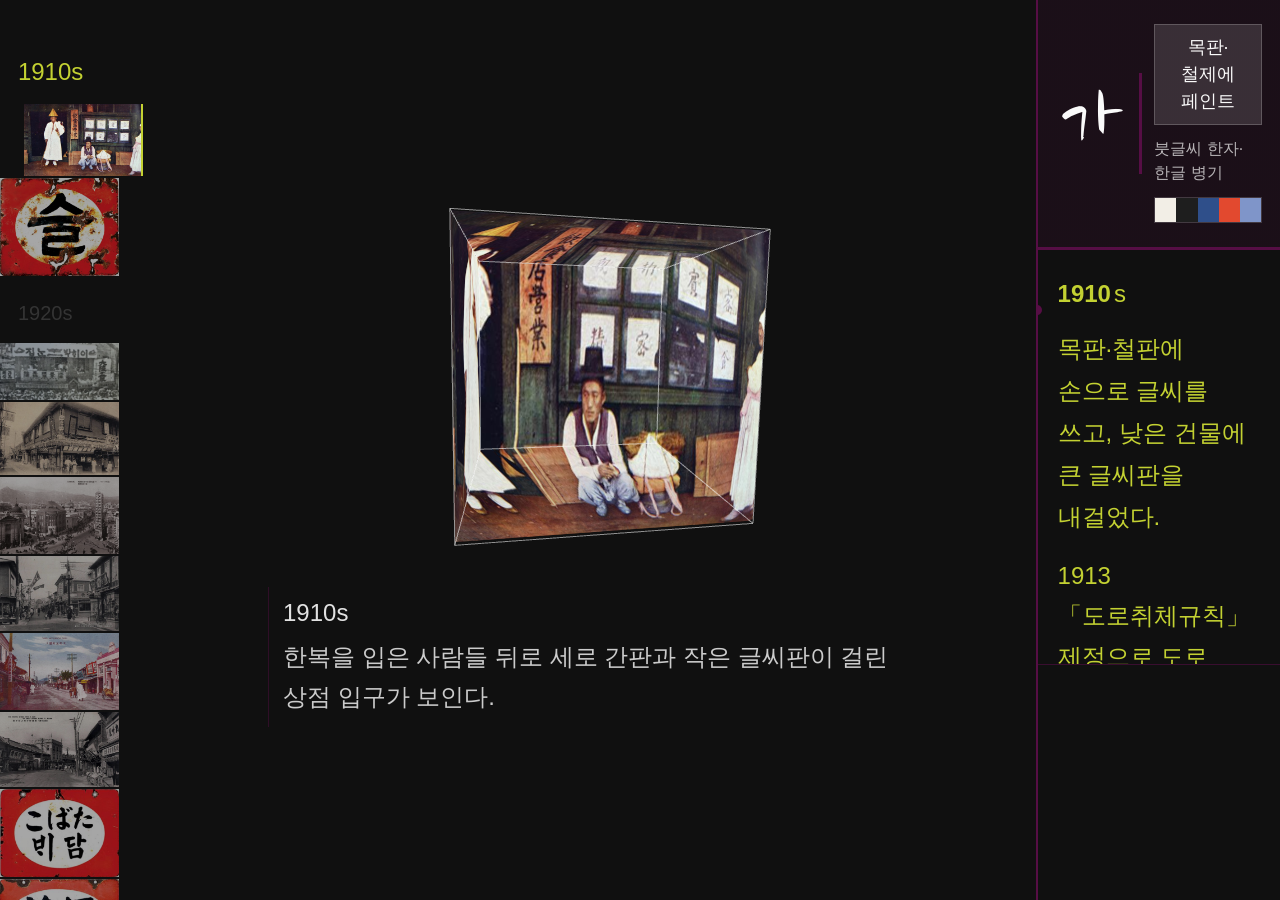
==== commit 3999a50c: "Increase reading type and connect uploaded panorama to finale" ====
--- a/single.html
+++ b/single.html
@@ -133,6 +133,26 @@
 #ending-scene::after{content:"";position:absolute;inset:72% 0 0;z-index:1;pointer-events:none;background:linear-gradient(transparent,rgb(16 16 16 / .8));opacity:0;transition:opacity 1s ease}
 #ending-scene[data-phase="collage"]::after{opacity:1}
 
+/* Current draft: larger reading type and an unfilled photo caption. */
+.era-event .era-number,.era-event .era-suffix,.era-event p{font-size:20px}
+.era-event.active .era-number,.era-event.active .era-suffix,.era-event.active p{font-size:24px}
+#photo-year{font-size:24px;font-weight:500}
+#photo-description{font-size:24px;line-height:1.65}
+#archive .era-group .era-label{font-size:20px}
+#archive .era-group.active-era .era-label{font-size:24px}
+#specimen-material{font-size:18px}#specimen-type{font-size:16px}
+#ending-message{font-size:24px}
+#back,#ending-back{font-size:20px}
+#caption{background:transparent;border-left:1px solid rgb(86 14 69 / .45);min-height:0;padding:10px 14px;box-shadow:none}
+#caption p{margin-bottom:8px}#caption p:last-child{margin-bottom:0}
+.era-event p,#caption p,#specimen-info p{overflow-wrap:anywhere}
+@media(max-width:700px){
+ :root{--timeline-width:36vw}
+ #caption{max-height:34dvh;overflow-y:auto;padding:8px 10px}
+ #specimen-material{font-size:16px}#specimen-type{font-size:14px}
+ #era-specimen{padding:10px 8px;gap:5px;min-height:180px}
+}
+
 </style>
 </head>
 <body>
@@ -2022,16 +2042,16 @@
     },
     {
       "id": "2020-ending",
-      "src": "assets/ending/qqq-01.webp",
-      "filename": "2020-ending",
+      "src": "assets/ending/2020-intro.webp",
+      "filename": "2020-13.png",
       "year": 2020,
       "era": 2020,
-      "width": 6000,
-      "height": 4000,
+      "width": 8940,
+      "height": 3640,
       "spatial": false,
       "kind": "ending",
       "description": "간판 개선 사업을 했지만, 그 뒤에도 정보의 과부하는 끝나지 않았다.",
-      "descriptionBasis": "사용자 요청 엔딩 메시지와 첨부 압축 사진"
+      "descriptionBasis": "추가 첨부한 파노라마 원본과 사용자 요청 엔딩 메시지"
     }
   ],
   "captionResearch": {
@@ -2043,9 +2063,13 @@
     "note": "두 원문은 네트워크 정책 403으로 아직 읽지 못함. 개별 설명은 첨부 사진을 직접 관찰해 작성했으며 기사 캡션으로 검증된 내용이 아님."
   },
   "ending": {
-    "intro": null,
-    "introPending": true,
-    "introNote": "본문에 표시된 파노라마의 원본 파일 별도 첨부 필요. 임의 사진으로 대체하지 않음.",
+    "intro": {
+      "src": "assets/ending/2020-intro.webp",
+      "originalSrc": "assets/photos/2020-13.png",
+      "width": 8940,
+      "height": 3640
+    },
+    "introPending": false,
     "photos": [
       {
         "src": "assets/ending/qqq-01.webp",
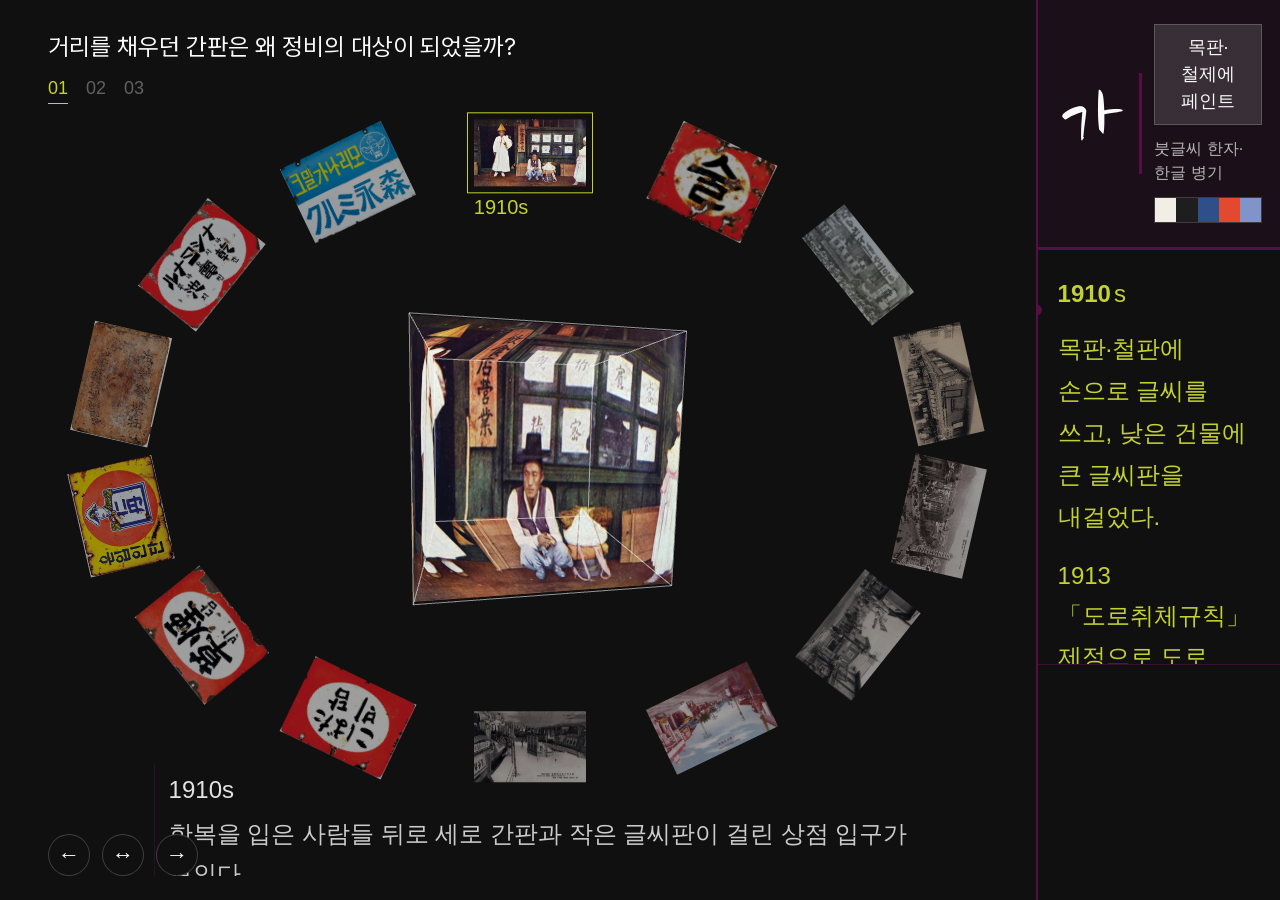
==== commit e6739b49: "Surround photo rooms with a draggable orbital timeline and interactive story finale" ====
--- a/single.html
+++ b/single.html
@@ -153,11 +153,73 @@
  #era-specimen{padding:10px 8px;gap:5px;min-height:180px}
 }
 
+/* An orbiting archive around a smaller, directly manipulated photo room. */
+#narrative-header{position:fixed;top:28px;left:48px;right:calc(var(--timeline-width) + 32px);z-index:4;pointer-events:none}
+#narrative-title{font-family:Pretendard,sans-serif;font-size:24px;line-height:1.6;margin:0 140px 8px 0;color:#fafafa}
+#story-stages{display:flex;gap:18px;pointer-events:auto}#story-stages button{background:none;padding:4px 0;color:rgb(250 250 250 / .35);font-size:18px;border-bottom:1px solid transparent}
+#story-stages button[aria-current]{color:#c3d132;border-bottom-color:#c3d132}
+#stage{left:24px;right:var(--timeline-width)}
+#archive{inset:0 var(--timeline-width) 0 24px;width:auto;height:100dvh;min-height:0;padding:0;overflow:visible;pointer-events:none;touch-action:none;z-index:2}
+#archive .era-group{display:contents}#archive .era-label{display:none}
+#archive .photo-button{position:absolute;margin:0;padding:0;max-width:none;pointer-events:auto;touch-action:none;cursor:grab;filter:brightness(.62);transform:translate(-50%,-50%) rotate(var(--tilt));transition:left .35s ease,top .35s ease,transform .25s ease,filter .2s ease;transform-origin:center}
+#archive .photo-button img{width:100%!important;height:100%;object-fit:contain;max-width:none;pointer-events:none;user-select:none}
+#archive .photo-button:hover,#archive .photo-button:focus-visible{filter:brightness(1);transform:translate(-50%,-50%) rotate(var(--tilt)) scale(1.13);z-index:4}
+#archive .photo-button[aria-current="true"]{filter:brightness(1);outline:1px solid #c3d132;outline-offset:6px;z-index:3}
+#archive .photo-button::after{display:none}#archive .photo-button::before{content:attr(data-year);position:absolute;left:0;top:calc(100% + 10px);font-size:20px;color:#c3d132;opacity:0;white-space:nowrap}
+#archive .photo-button[aria-current="true"]::before{opacity:1}
+body.orbit-dragging #archive .photo-button{transition:none;cursor:grabbing}
+#caption{position:fixed;bottom:24px;left:12vw;right:calc(var(--timeline-width) + 8vw);width:auto;max-height:112px;overflow:auto;z-index:3}
+#orbit-controls{position:fixed;bottom:156px;left:calc((100vw - var(--timeline-width))/2 - 74px);display:flex;gap:12px;z-index:4}
+#orbit-controls button{width:42px;height:42px;border:1px solid rgb(250 250 250 / .2);background:#101010;color:#fafafa;font-size:22px;border-radius:50%}
+#orbit-controls button:hover{border-color:#c3d132;color:#c3d132}#orbit-drag{touch-action:none;cursor:grab}
+#history-toggle{display:none}
+body.ending-mode #narrative-header,body.ending-mode #orbit-controls,body.ending-mode #history-toggle{visibility:hidden;pointer-events:none}
+#ending-intro{inset:12% 12% 18%;width:76%;height:70%;object-fit:contain}
+#ending-collage img{transition:opacity 1s ease,left .65s ease,top .65s ease,width .65s ease,height .65s ease;touch-action:none;cursor:grab;user-select:none}
+#ending-collage img:active{cursor:grabbing;transition:opacity .2s ease}
+#ending-message{top:43%;bottom:auto;left:28%;right:28%;font-size:24px;line-height:1.8}
+#ending-scene[data-layout="scattered"] #ending-message{top:auto;bottom:7%;left:10%;right:10%}
+#ending-scatter{position:absolute;bottom:24px;left:50%;transform:translateX(-50%);z-index:3;padding:10px 22px;background:#c3d132;color:#101010;font-family:Pretendard,sans-serif;font-size:20px;border:0}
+#ending-scene:not([data-phase="collage"]) #ending-scatter{visibility:hidden}
+@media(max-width:900px){
+ #timeline{display:none;width:min(88vw,380px);z-index:7}body.history-open #timeline{display:flex}
+ #timeline-scroll-zone{display:none}#stage{left:16px;right:16px}
+ #archive{inset:0 12px 0;height:100dvh;width:auto}
+ #narrative-header{left:20px;right:20px;top:20px}#narrative-title{font-size:24px;margin-right:60px;line-height:1.45}
+ #story-stages button{font-size:18px}#history-toggle{display:block;position:fixed;right:16px;top:20px;z-index:8;font-size:18px;padding:5px;background:#101010;color:#c3d132}
+ #caption{left:24px;right:24px;bottom:16px;max-height:112px;font-size:24px}
+ #orbit-controls{left:calc(50% - 75px);bottom:144px}
+ #archive .photo-button::before{font-size:16px}
+ #ending-message{font-size:24px;left:22%;right:22%;top:38%}
+ #ending-intro{inset:15% 6% 22%;width:88%;height:63%}
+}
+@media(prefers-reduced-motion:reduce){#archive .photo-button,#ending-collage img{transition:none!important}}
+
+#archive{z-index:4}
+#orbit-controls{left:48px;bottom:24px;z-index:5}
+#narrative-header{z-index:5}
+@media(max-width:900px){#orbit-controls{left:calc(50% - 75px);bottom:144px}}
+#ending-collage{z-index:0;isolation:isolate}
+
 </style>
 </head>
 <body>
   <div id="model-layer"><canvas id="scene" aria-label="360도 XYZ 회전 및 확대 가능한 5면 공간 모델"></canvas></div>
-  <nav id="archive" aria-label="연대순 사진"></nav>
+  <header id="narrative-header">
+    <p id="narrative-title">거리를 채우던 간판은 왜 정비의 대상이 되었을까?</p>
+    <nav id="story-stages" aria-label="이야기 단계">
+      <button type="button" data-story="0" aria-label="거리를 채우던 간판은 왜 정비의 대상이 되었을까?" aria-current="step">01</button>
+      <button type="button" data-story="1" aria-label="간판 개선 사업을 했지만, 그 뒤에도 정보의 과부하는 끝나지 않았다">02</button>
+      <button type="button" data-story="2" aria-label="개선된 간판, 흩어진 정보">03</button>
+    </nav>
+  </header>
+  <nav id="archive" aria-label="모델을 둘러싼 연대순 사진 궤도"></nav>
+  <div id="orbit-controls" aria-label="사진 궤도 조작">
+    <button id="orbit-prev" type="button" aria-label="이전 사진">←</button>
+    <button id="orbit-drag" type="button" aria-label="좌우로 드래그하여 사진 궤도 회전">↔</button>
+    <button id="orbit-next" type="button" aria-label="다음 사진">→</button>
+  </div>
+  <button id="history-toggle" type="button" aria-expanded="false" aria-controls="timeline">연표</button>
   <main id="stage" aria-label="공간 사진">
     <div id="picture-frame">
       <img id="fallback" alt="" hidden>
@@ -178,6 +240,7 @@
     <img id="ending-intro" alt="상가 건물의 외벽을 채운 간판들" hidden>
     <div id="ending-collage" aria-label="겹쳐 나타나는 간판 사진들"></div>
     <p id="ending-message"></p>
+    <button id="ending-scatter" type="button">흩어 보기</button>
     <button id="ending-back" type="button">- 돌아가기</button>
   </section>
   <dialog id="enlarged" aria-label="확대한 사진">
@@ -4180,6 +4243,8 @@
 let travel=0, targetTravel=0, travelVelocity=0;
 let entrance=0, lastFrame=0;
 const photoIndex=new Map(archive.photos.map((p,i)=>[p.id,i]));
+let orbitAngle=0,orbitDidDrag=false,orbitDragState=null;
+let requestedEndingMode='gathered',endingMode='gathered';
 const frame = $('#picture-frame');
 const canvas = $('#scene');
 const modelLayer = $('#model-layer');
@@ -4399,11 +4464,12 @@
 function resize() {
   if(!current)return;
   const stage=$('#stage'), aspect=current.width/current.height;
-  const availableWidth=stage.clientWidth*(innerWidth<=700?.94:.72);
-  const width=Math.min(availableWidth,innerHeight*.66*aspect);
+  const availableWidth=stage.clientWidth*(innerWidth<=900?.72:.55);
+  const width=Math.min(availableWidth,innerHeight*.5*aspect);
   frame.style.width=`${width}px`;frame.style.height=`${width/aspect}px`;
   if(renderer) {renderer.setSize(innerWidth,innerHeight,false);camera.aspect=innerWidth/innerHeight;}
-  const panelLeft=$('#timeline').getBoundingClientRect().left;
+  refreshOrbit();
+  const panelLeft=innerWidth<=900?innerWidth:$('#timeline').getBoundingClientRect().left;
   const zoneLeft=Math.min(panelLeft,frame.getBoundingClientRect().right+12);
   $('#timeline-scroll-zone').style.left=`${zoneLeft}px`;
   $('#timeline-scroll-zone').style.width=`${Math.max(0,panelLeft-zoneLeft)}px`;
@@ -4476,7 +4542,8 @@
     // A single uniform scale per thumbnail; portrait and landscape ratios stay original.
     const scale=Math.min(1,180/Math.max(photo.width,photo.height));
     img.style.width=`${photo.width*scale}px`;
-    button.append(img);button.addEventListener('click',()=>{clearTimeout(archiveIdle);archiveHasGesture=false;archiveSnap=false;navigateTo(photoIndex.get(photo.id));});
+    button.append(img);button.addEventListener('click',e=>{if(e.detail&&orbitDidDrag)return;navigateTo(photoIndex.get(photo.id));});
+    button.dataset.year=`${photo.year}s`;
     buttons.set(photo.id,button);section.append(button);
   }
   $('#archive').append(section);
@@ -4490,38 +4557,72 @@
   item.append(heading,material,policy);$('#eras').append(item);
 }
 
-// Two independent input regions: archive scroll selects, model wheel zooms.
-let archiveIdle, archiveSnap=false, archiveHasGesture=false;
-function navigateTo(index, immediate=false) {
+// The archive is a rotating ring, not a scroll column. All photos remain
+// selectable via drag, arrows, keyboard, and the clickable era headings.
+function navigateTo(index,immediate=false){
   targetTravel=clamp(index,0,archive.photos.length-1);
   if(immediate||reduced){travel=targetTravel;travelVelocity=0;}
-  selectPhoto(archive.photos[Math.round(targetTravel)]);
-  dirty=true;
+  selectPhoto(archive.photos[Math.round(targetTravel)]);dirty=true;
 }
 function onScroll(){dirty=true;}
-function nearestArchivePhoto(){
-  const marker=archiveNode.getBoundingClientRect().top+archiveNode.clientHeight*.42;
-  let best=archive.photos[0],distance=Infinity;
-  for(const photo of archive.photos){const r=buttons.get(photo.id).getBoundingClientRect();const d=Math.abs((r.top+r.bottom)/2-marker);if(d<distance){distance=d;best=photo;}}
-  return best;
+function refreshOrbit(){
+  if(!current)return;
+  const mobile=innerWidth<=900,slots=mobile?8:14;
+  const index=photoIndex.get(current.id),count=Math.min(slots,archive.photos.length);
+  const start=clamp(index-Math.floor(count/2),0,archive.photos.length-count);
+  const region=archiveNode.getBoundingClientRect(),image=frame.getBoundingClientRect();
+  const cx=image.left+image.width/2-region.left,cy=image.top+image.height/2-region.top;
+  const rx=Math.max(100,region.width*(mobile?.405:.415));
+  const ry=Math.max(100,Math.min(innerHeight*(mobile?.24:.33),image.top+image.height/2-(mobile?150:140),innerHeight-150-(image.top+image.height/2)));
+  for(const button of buttons.values())button.hidden=true;
+  for(let i=0;i<count;i++){
+    const photo=archive.photos[start+i],button=buttons.get(photo.id),relative=start+i-index;
+    const angle=-Math.PI/2+relative*Math.PI*2/count+orbitAngle;
+    const scale=Math.min((mobile?70:112)/photo.width,(mobile?56:86)/photo.height);
+    button.hidden=false;button.style.width=`${photo.width*scale}px`;button.style.height=`${photo.height*scale}px`;
+    button.style.left=`${cx+Math.cos(angle)*rx}px`;button.style.top=`${cy+Math.sin(angle)*ry}px`;
+    button.style.setProperty('--tilt',`${angle*180/Math.PI+90}deg`);
+  }
 }
-archiveNode.addEventListener('wheel',()=>{archiveHasGesture=true;archiveSnap=false;},{passive:true});
-archiveNode.addEventListener('touchstart',()=>{archiveHasGesture=true;archiveSnap=false;},{passive:true});
+function ringCenter(){const r=frame.getBoundingClientRect();return {x:r.left+r.width/2,y:r.top+r.height/2};}
+function startOrbit(e){
+  if(e.button!==0)return;
+  orbitDidDrag=false;const center=ringCenter();
+  orbitDragState={x:e.clientX,y:e.clientY,center,last:Math.atan2(e.clientY-center.y,e.clientX-center.x),handle:e.currentTarget.id==='orbit-drag'};
+  (e.target.closest('.photo-button')||e.currentTarget).setPointerCapture(e.pointerId);document.body.classList.add('orbit-dragging');e.stopPropagation();
+}
+function moveOrbit(e){
+  if(!orbitDragState)return;
+  const s=orbitDragState;
+  if(Math.hypot(e.clientX-s.x,e.clientY-s.y)>4)orbitDidDrag=true;
+  if(!orbitDidDrag)return;
+  if(s.handle){orbitAngle+=(e.clientX-s.x)*.006;s.x=e.clientX;s.y=e.clientY;}
+  else{const angle=Math.atan2(e.clientY-s.center.y,e.clientX-s.center.x);orbitAngle+=Math.atan2(Math.sin(angle-s.last),Math.cos(angle-s.last));s.last=angle;}
+  refreshOrbit();e.preventDefault();e.stopPropagation();
+}
+function endOrbit(){
+  if(!orbitDragState)return;orbitDragState=null;document.body.classList.remove('orbit-dragging');
+  if(orbitDidDrag){const step=Math.PI*2/(innerWidth<=900?8:14);const offset=Math.round(orbitAngle/step);orbitAngle=0;navigateTo(photoIndex.get(current.id)-offset,true);}
+  refreshOrbit();
+}
+for(const target of [archiveNode,$('#orbit-drag')]){
+  target.addEventListener('pointerdown',startOrbit);target.addEventListener('pointermove',moveOrbit);
+  target.addEventListener('pointerup',endOrbit);target.addEventListener('pointercancel',endOrbit);
+}
+$('#orbit-prev').addEventListener('click',()=>navigateTo(photoIndex.get(current.id)-1));
+$('#orbit-next').addEventListener('click',()=>navigateTo(photoIndex.get(current.id)+1));
+$('#eras').addEventListener('click',e=>{const heading=e.target.closest('h2');if(!heading)return;const year=Number(heading.parentElement.dataset.year);navigateTo(archive.photos.findIndex(p=>p.era===year));});
+for(const heading of $('#eras').querySelectorAll('h2')){heading.tabIndex=0;heading.setAttribute('role','button');heading.setAttribute('aria-label',`${heading.textContent} 사진 선택`);heading.addEventListener('keydown',e=>{if(e.key==='Enter'||e.key===' '){e.preventDefault();heading.click();}});}
+$('#history-toggle').addEventListener('click',()=>{const open=document.body.classList.toggle('history-open');$('#history-toggle').setAttribute('aria-expanded',String(open));$('#history-toggle').textContent=open?'닫기':'연표';});
+$('#story-stages').addEventListener('click',e=>{
+  const button=e.target.closest('[data-story]');if(!button)return;
+  const step=Number(button.dataset.story);
+  if(step===0){if(current.kind==='ending')leaveEnding();return;}
+  requestedEndingMode=step===2?'scattered':'gathered';
+  if(current.kind==='ending'){endingMode=requestedEndingMode;layoutEnding();return;}
+  navigateTo(archive.photos.length-1,true);
+});
 
-archiveNode.addEventListener('scroll',()=>{
-  if(!archiveHasGesture||archiveSnap)return;
-  const photo=nearestArchivePhoto();
-  navigateTo(photoIndex.get(photo.id),true);
-  clearTimeout(archiveIdle);
-  archiveIdle=setTimeout(()=>{
-    const button=buttons.get(photo.id);
-    const r=button.getBoundingClientRect(),nav=archiveNode.getBoundingClientRect();
-    const target=archiveNode.scrollTop+r.top-nav.top+r.height/2-archiveNode.clientHeight*.42;
-    archiveSnap=true;
-    archiveNode.scrollTo({top:Math.max(0,target),behavior:reduced?'instant':'smooth'});
-    setTimeout(()=>{archiveSnap=false;archiveHasGesture=false;},500);
-  },180);
-},{passive:true});
 // No artistic zoom bounds: only reject non-finite floating-point results.
 function finiteScale(value,factor){const next=value*factor;return Number.isFinite(next)&&next>0?next:value;}
 function zoomModel(delta){targetModelZoom=finiteScale(targetModelZoom,Math.exp(-delta*.003));dirty=true;}
@@ -4545,12 +4646,7 @@
     const direction=Math.sign(structureDelta);structureDelta-=direction*110;
     navigateTo(Math.round(targetTravel)+direction,true);moved=true;
   }
-  if(moved){
-    clearTimeout(archiveIdle);archiveHasGesture=false;archiveSnap=true;
-    const button=buttons.get(current.id),r=button.getBoundingClientRect(),nav=archiveNode.getBoundingClientRect();
-    archiveNode.scrollTo({top:Math.max(0,archiveNode.scrollTop+r.top-nav.top+r.height/2-archiveNode.clientHeight*.42),behavior:reduced?'instant':'smooth'});
-    setTimeout(()=>archiveSnap=false,500);
-  }
+  if(moved)refreshOrbit();
 }
 $('#timeline-bottom-scroll').addEventListener('wheel',e=>{
   e.preventDefault();e.stopPropagation();
@@ -4755,6 +4851,8 @@
   endingGeneration++;
   for(const timer of endingTimers)clearTimeout(timer);endingTimers=[];
   document.body.classList.remove('ending-mode');
+  $('#narrative-title').textContent='거리를 채우던 간판은 왜 정비의 대상이 되었을까?';
+  for(const button of $('#story-stages').children){if(button.dataset.story==='0')button.setAttribute('aria-current','step');else button.removeAttribute('aria-current');}
   $('#ending-scene').hidden=true;$('#ending-scene').dataset.phase='idle';
   $('#ending-intro').removeAttribute('src');$('#ending-intro').hidden=true;
   $('#ending-collage').replaceChildren();$('#ending-message').classList.remove('visible');
@@ -4768,15 +4866,33 @@
   const cols=innerWidth<700?3:6,rows=Math.ceil(count/cols);
   photos.forEach((img,i)=>{
     const ratio=Number(img.dataset.ratio),cell=Number(img.dataset.cell);
-    const targetWidth=innerWidth*(innerWidth<700?.5+Number(img.dataset.scale)*.25:.22+Number(img.dataset.scale)*.13);
-    const w=Math.min(targetWidth,innerHeight*.38*ratio),h=w/ratio;
-    const cx=((cell%cols)+.5+Number(img.dataset.jitterX)*.32)/cols*innerWidth;
-    const cy=(Math.floor(cell/cols)+.5+Number(img.dataset.jitterY)*.32)/rows*innerHeight;
-    img.style.width=`${w}px`;img.style.height=`${h}px`;
-    img.style.left=`${clamp(cx-w/2,0,Math.max(0,innerWidth-w))}px`;
-    img.style.top=`${clamp(cy-h/2,0,Math.max(0,innerHeight-h))}px`;
+    let w,h,x,y;
+    if(endingMode==='gathered'){
+      w=Math.min(innerWidth*(innerWidth<700?.19:.115),innerHeight*.16*ratio);h=w/ratio;
+      const angle=-Math.PI/2+i*Math.PI*2/Math.max(1,count);
+      x=innerWidth/2+Math.cos(angle)*innerWidth*.35-w/2;
+      y=innerHeight/2+Math.sin(angle)*innerHeight*.32-h/2;
+    }else{
+      w=Math.min(innerWidth*(innerWidth<700?.5+Number(img.dataset.scale)*.25:.20+Number(img.dataset.scale)*.12),innerHeight*.35*ratio);h=w/ratio;
+      const cx=((cell%cols)+.5+Number(img.dataset.jitterX)*.32)/cols*innerWidth;
+      const cy=(Math.floor(cell/cols)+.5+Number(img.dataset.jitterY)*.32)/rows*innerHeight;
+      x=clamp(cx-w/2,0,Math.max(0,innerWidth-w));y=clamp(cy-h/2,0,Math.max(0,innerHeight-h));
+    }
+    img.style.width=`${w}px`;img.style.height=`${h}px`;img.style.left=`${x}px`;img.style.top=`${y}px`;
   });
+  $('#ending-scene').dataset.layout=endingMode;
+  $('#ending-scatter').textContent=endingMode==='gathered'?'흩어 보기':'다시 모으기';
+  $('#ending-message').textContent=endingMode==='gathered'?archive.ending.message:'개선된 간판, 흩어진 정보';
 }
+function makeEndingPhotoDraggable(img){
+  let drag;
+  img.draggable=false;img.tabIndex=0;img.setAttribute('aria-label','드래그하여 간판 사진 이동');
+  img.addEventListener('pointerdown',e=>{if(e.button!==0)return;const r=img.getBoundingClientRect();drag={x:e.clientX,y:e.clientY,left:r.left,top:r.top};img.setPointerCapture(e.pointerId);img.style.zIndex=String(Date.now()%100000);e.stopPropagation();});
+  img.addEventListener('pointermove',e=>{if(!drag)return;img.style.left=`${drag.left+e.clientX-drag.x}px`;img.style.top=`${drag.top+e.clientY-drag.y}px`;e.preventDefault();});
+  img.addEventListener('pointerup',()=>drag=null);img.addEventListener('pointercancel',()=>drag=null);
+  img.addEventListener('keydown',e=>{const delta={ArrowLeft:[-16,0],ArrowRight:[16,0],ArrowUp:[0,-16],ArrowDown:[0,16]}[e.key];if(delta){e.preventDefault();e.stopPropagation();img.style.left=`${parseFloat(img.style.left)+delta[0]}px`;img.style.top=`${parseFloat(img.style.top)+delta[1]}px`;}});
+}
+$('#ending-scatter').addEventListener('click',()=>{endingMode=endingMode==='gathered'?'scattered':'gathered';layoutEnding();});
 function revealEndingPhotos(token){
   const config=archive.ending,container=$('#ending-collage');
   $('#ending-scene').dataset.phase='collage';
@@ -4787,7 +4903,7 @@
     img.width=photo.width;img.height=photo.height;img.decoding='async';
     img.dataset.ratio=photo.width/photo.height;img.dataset.cell=cells[i];img.dataset.scale=randomNumber();
     img.dataset.jitterX=randomNumber()*2-1;img.dataset.jitterY=randomNumber()*2-1;
-    img.style.aspectRatio=`${photo.width} / ${photo.height}`;container.append(img);
+    img.style.aspectRatio=`${photo.width} / ${photo.height}`;container.append(img);makeEndingPhotoDraggable(img);
     // Visibility begins only after the actual image decodes, so every photograph
     // emerges from black instead of popping in after an already-finished fade.
     img.decode().then(()=>{
@@ -4795,11 +4911,12 @@
     }).catch(error=>console.error('Ending photo failed',photo.src,error));
   });
   layoutEnding();
-  $('#ending-message').textContent=config.message;
+  $('#ending-message').textContent=endingMode==='gathered'?config.message:'개선된 간판, 흩어진 정보';
   endingLater(()=>$('#ending-message').classList.add('visible'),reduced?0:config.photos.length*config.timing.stagger+config.timing.photoFade,token);
 }
 async function startEnding(previous){
   const token=endingGeneration,config=archive.ending;
+  endingMode=requestedEndingMode;requestedEndingMode='gathered';
   endingReturnIndex=previous&&previous.kind!=='ending'?photoIndex.get(previous.id):archive.photos.length-2;
   document.body.classList.add('ending-mode');$('#ending-scene').hidden=false;$('#ending-scene').dataset.phase='black';
   $('#ending-back').focus({preventScroll:true});
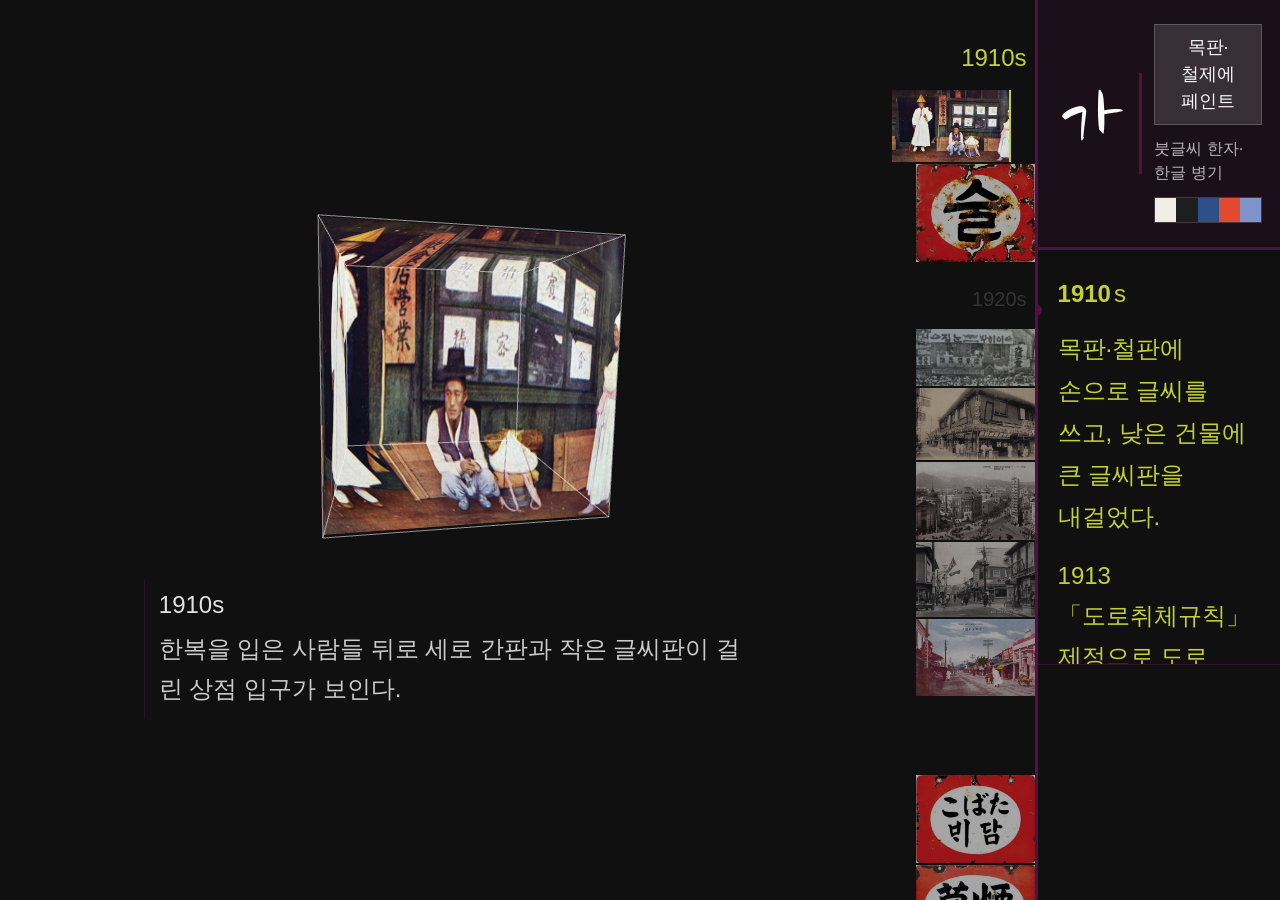
==== commit 4c4e8c2f: "Discard orbital concept and attach linear photo timeline to right panel" ====
--- a/single.html
+++ b/single.html
@@ -153,73 +153,28 @@
  #era-specimen{padding:10px 8px;gap:5px;min-height:180px}
 }
 
-/* An orbiting archive around a smaller, directly manipulated photo room. */
-#narrative-header{position:fixed;top:28px;left:48px;right:calc(var(--timeline-width) + 32px);z-index:4;pointer-events:none}
-#narrative-title{font-family:Pretendard,sans-serif;font-size:24px;line-height:1.6;margin:0 140px 8px 0;color:#fafafa}
-#story-stages{display:flex;gap:18px;pointer-events:auto}#story-stages button{background:none;padding:4px 0;color:rgb(250 250 250 / .35);font-size:18px;border-bottom:1px solid transparent}
-#story-stages button[aria-current]{color:#c3d132;border-bottom-color:#c3d132}
-#stage{left:24px;right:var(--timeline-width)}
-#archive{inset:0 var(--timeline-width) 0 24px;width:auto;height:100dvh;min-height:0;padding:0;overflow:visible;pointer-events:none;touch-action:none;z-index:2}
-#archive .era-group{display:contents}#archive .era-label{display:none}
-#archive .photo-button{position:absolute;margin:0;padding:0;max-width:none;pointer-events:auto;touch-action:none;cursor:grab;filter:brightness(.62);transform:translate(-50%,-50%) rotate(var(--tilt));transition:left .35s ease,top .35s ease,transform .25s ease,filter .2s ease;transform-origin:center}
-#archive .photo-button img{width:100%!important;height:100%;object-fit:contain;max-width:none;pointer-events:none;user-select:none}
-#archive .photo-button:hover,#archive .photo-button:focus-visible{filter:brightness(1);transform:translate(-50%,-50%) rotate(var(--tilt)) scale(1.13);z-index:4}
-#archive .photo-button[aria-current="true"]{filter:brightness(1);outline:1px solid #c3d132;outline-offset:6px;z-index:3}
-#archive .photo-button::after{display:none}#archive .photo-button::before{content:attr(data-year);position:absolute;left:0;top:calc(100% + 10px);font-size:20px;color:#c3d132;opacity:0;white-space:nowrap}
-#archive .photo-button[aria-current="true"]::before{opacity:1}
-body.orbit-dragging #archive .photo-button{transition:none;cursor:grabbing}
-#caption{position:fixed;bottom:24px;left:12vw;right:calc(var(--timeline-width) + 8vw);width:auto;max-height:112px;overflow:auto;z-index:3}
-#orbit-controls{position:fixed;bottom:156px;left:calc((100vw - var(--timeline-width))/2 - 74px);display:flex;gap:12px;z-index:4}
-#orbit-controls button{width:42px;height:42px;border:1px solid rgb(250 250 250 / .2);background:#101010;color:#fafafa;font-size:22px;border-radius:50%}
-#orbit-controls button:hover{border-color:#c3d132;color:#c3d132}#orbit-drag{touch-action:none;cursor:grab}
-#history-toggle{display:none}
-body.ending-mode #narrative-header,body.ending-mode #orbit-controls,body.ending-mode #history-toggle{visibility:hidden;pointer-events:none}
-#ending-intro{inset:12% 12% 18%;width:76%;height:70%;object-fit:contain}
-#ending-collage img{transition:opacity 1s ease,left .65s ease,top .65s ease,width .65s ease,height .65s ease;touch-action:none;cursor:grab;user-select:none}
-#ending-collage img:active{cursor:grabbing;transition:opacity .2s ease}
-#ending-message{top:43%;bottom:auto;left:28%;right:28%;font-size:24px;line-height:1.8}
-#ending-scene[data-layout="scattered"] #ending-message{top:auto;bottom:7%;left:10%;right:10%}
-#ending-scatter{position:absolute;bottom:24px;left:50%;transform:translateX(-50%);z-index:3;padding:10px 22px;background:#c3d132;color:#101010;font-family:Pretendard,sans-serif;font-size:20px;border:0}
-#ending-scene:not([data-phase="collage"]) #ending-scatter{visibility:hidden}
-@media(max-width:900px){
- #timeline{display:none;width:min(88vw,380px);z-index:7}body.history-open #timeline{display:flex}
- #timeline-scroll-zone{display:none}#stage{left:16px;right:16px}
- #archive{inset:0 12px 0;height:100dvh;width:auto}
- #narrative-header{left:20px;right:20px;top:20px}#narrative-title{font-size:24px;margin-right:60px;line-height:1.45}
- #story-stages button{font-size:18px}#history-toggle{display:block;position:fixed;right:16px;top:20px;z-index:8;font-size:18px;padding:5px;background:#101010;color:#c3d132}
- #caption{left:24px;right:24px;bottom:16px;max-height:112px;font-size:24px}
- #orbit-controls{left:calc(50% - 75px);bottom:144px}
- #archive .photo-button::before{font-size:16px}
- #ending-message{font-size:24px;left:22%;right:22%;top:38%}
- #ending-intro{inset:15% 6% 22%;width:88%;height:63%}
+/* Straight photo archive attached to the right panel's outside border. */
+:root{--photo-rail-width:144px}
+#archive{left:auto;right:var(--timeline-width);width:var(--photo-rail-width);height:100dvh;padding:22px 0 44vh 24px;border-right:1px solid #560e45;z-index:4;background:transparent}
+#archive .photo-button{margin-left:auto;margin-right:0}
+#archive .era-label{margin-left:0;margin-right:8px;text-align:right}
+#archive .photo-button.scroll-selected,#archive .photo-button[aria-current="true"]{transform:translateX(-24px)}
+#archive .photo-button.scroll-selected:hover,#archive .photo-button[aria-current="true"]:hover{transform:translate(-24px,-5px)}
+#stage{left:24px;right:calc(var(--timeline-width) + var(--photo-rail-width) + 12px)}
+@media(max-width:700px){
+ :root{--photo-rail-width:80px}
+ #archive{left:auto;right:var(--timeline-width);width:var(--photo-rail-width);padding-left:12px}
+ #stage{left:12px;right:calc(var(--timeline-width) + var(--photo-rail-width) + 8px)}
+ #archive .photo-button.scroll-selected,#archive .photo-button[aria-current="true"]{transform:translateX(-12px)}
+ #archive .photo-button.scroll-selected:hover,#archive .photo-button[aria-current="true"]:hover{transform:translate(-12px,-5px)}
+ #archive .era-label{font-size:18px!important;letter-spacing:-.8px;margin-right:2px}
 }
-@media(prefers-reduced-motion:reduce){#archive .photo-button,#ending-collage img{transition:none!important}}
-
-#archive{z-index:4}
-#orbit-controls{left:48px;bottom:24px;z-index:5}
-#narrative-header{z-index:5}
-@media(max-width:900px){#orbit-controls{left:calc(50% - 75px);bottom:144px}}
-#ending-collage{z-index:0;isolation:isolate}
 
 </style>
 </head>
 <body>
   <div id="model-layer"><canvas id="scene" aria-label="360도 XYZ 회전 및 확대 가능한 5면 공간 모델"></canvas></div>
-  <header id="narrative-header">
-    <p id="narrative-title">거리를 채우던 간판은 왜 정비의 대상이 되었을까?</p>
-    <nav id="story-stages" aria-label="이야기 단계">
-      <button type="button" data-story="0" aria-label="거리를 채우던 간판은 왜 정비의 대상이 되었을까?" aria-current="step">01</button>
-      <button type="button" data-story="1" aria-label="간판 개선 사업을 했지만, 그 뒤에도 정보의 과부하는 끝나지 않았다">02</button>
-      <button type="button" data-story="2" aria-label="개선된 간판, 흩어진 정보">03</button>
-    </nav>
-  </header>
-  <nav id="archive" aria-label="모델을 둘러싼 연대순 사진 궤도"></nav>
-  <div id="orbit-controls" aria-label="사진 궤도 조작">
-    <button id="orbit-prev" type="button" aria-label="이전 사진">←</button>
-    <button id="orbit-drag" type="button" aria-label="좌우로 드래그하여 사진 궤도 회전">↔</button>
-    <button id="orbit-next" type="button" aria-label="다음 사진">→</button>
-  </div>
-  <button id="history-toggle" type="button" aria-expanded="false" aria-controls="timeline">연표</button>
+  <nav id="archive" aria-label="연대순 사진"></nav>
   <main id="stage" aria-label="공간 사진">
     <div id="picture-frame">
       <img id="fallback" alt="" hidden>
@@ -240,7 +195,6 @@
     <img id="ending-intro" alt="상가 건물의 외벽을 채운 간판들" hidden>
     <div id="ending-collage" aria-label="겹쳐 나타나는 간판 사진들"></div>
     <p id="ending-message"></p>
-    <button id="ending-scatter" type="button">흩어 보기</button>
     <button id="ending-back" type="button">- 돌아가기</button>
   </section>
   <dialog id="enlarged" aria-label="확대한 사진">
@@ -4243,8 +4197,6 @@
 let travel=0, targetTravel=0, travelVelocity=0;
 let entrance=0, lastFrame=0;
 const photoIndex=new Map(archive.photos.map((p,i)=>[p.id,i]));
-let orbitAngle=0,orbitDidDrag=false,orbitDragState=null;
-let requestedEndingMode='gathered',endingMode='gathered';
 const frame = $('#picture-frame');
 const canvas = $('#scene');
 const modelLayer = $('#model-layer');
@@ -4464,12 +4416,11 @@
 function resize() {
   if(!current)return;
   const stage=$('#stage'), aspect=current.width/current.height;
-  const availableWidth=stage.clientWidth*(innerWidth<=900?.72:.55);
-  const width=Math.min(availableWidth,innerHeight*.5*aspect);
+  const availableWidth=stage.clientWidth*(innerWidth<=700?.94:.72);
+  const width=Math.min(availableWidth,innerHeight*.66*aspect);
   frame.style.width=`${width}px`;frame.style.height=`${width/aspect}px`;
   if(renderer) {renderer.setSize(innerWidth,innerHeight,false);camera.aspect=innerWidth/innerHeight;}
-  refreshOrbit();
-  const panelLeft=innerWidth<=900?innerWidth:$('#timeline').getBoundingClientRect().left;
+  const panelLeft=archiveNode.getBoundingClientRect().left;
   const zoneLeft=Math.min(panelLeft,frame.getBoundingClientRect().right+12);
   $('#timeline-scroll-zone').style.left=`${zoneLeft}px`;
   $('#timeline-scroll-zone').style.width=`${Math.max(0,panelLeft-zoneLeft)}px`;
@@ -4542,8 +4493,7 @@
     // A single uniform scale per thumbnail; portrait and landscape ratios stay original.
     const scale=Math.min(1,180/Math.max(photo.width,photo.height));
     img.style.width=`${photo.width*scale}px`;
-    button.append(img);button.addEventListener('click',e=>{if(e.detail&&orbitDidDrag)return;navigateTo(photoIndex.get(photo.id));});
-    button.dataset.year=`${photo.year}s`;
+    button.append(img);button.addEventListener('click',()=>{clearTimeout(archiveIdle);archiveHasGesture=false;archiveSnap=false;navigateTo(photoIndex.get(photo.id));});
     buttons.set(photo.id,button);section.append(button);
   }
   $('#archive').append(section);
@@ -4557,72 +4507,38 @@
   item.append(heading,material,policy);$('#eras').append(item);
 }
 
-// The archive is a rotating ring, not a scroll column. All photos remain
-// selectable via drag, arrows, keyboard, and the clickable era headings.
-function navigateTo(index,immediate=false){
+// Two independent input regions: archive scroll selects, model wheel zooms.
+let archiveIdle, archiveSnap=false, archiveHasGesture=false;
+function navigateTo(index, immediate=false) {
   targetTravel=clamp(index,0,archive.photos.length-1);
   if(immediate||reduced){travel=targetTravel;travelVelocity=0;}
-  selectPhoto(archive.photos[Math.round(targetTravel)]);dirty=true;
+  selectPhoto(archive.photos[Math.round(targetTravel)]);
+  dirty=true;
 }
 function onScroll(){dirty=true;}
-function refreshOrbit(){
-  if(!current)return;
-  const mobile=innerWidth<=900,slots=mobile?8:14;
-  const index=photoIndex.get(current.id),count=Math.min(slots,archive.photos.length);
-  const start=clamp(index-Math.floor(count/2),0,archive.photos.length-count);
-  const region=archiveNode.getBoundingClientRect(),image=frame.getBoundingClientRect();
-  const cx=image.left+image.width/2-region.left,cy=image.top+image.height/2-region.top;
-  const rx=Math.max(100,region.width*(mobile?.405:.415));
-  const ry=Math.max(100,Math.min(innerHeight*(mobile?.24:.33),image.top+image.height/2-(mobile?150:140),innerHeight-150-(image.top+image.height/2)));
-  for(const button of buttons.values())button.hidden=true;
-  for(let i=0;i<count;i++){
-    const photo=archive.photos[start+i],button=buttons.get(photo.id),relative=start+i-index;
-    const angle=-Math.PI/2+relative*Math.PI*2/count+orbitAngle;
-    const scale=Math.min((mobile?70:112)/photo.width,(mobile?56:86)/photo.height);
-    button.hidden=false;button.style.width=`${photo.width*scale}px`;button.style.height=`${photo.height*scale}px`;
-    button.style.left=`${cx+Math.cos(angle)*rx}px`;button.style.top=`${cy+Math.sin(angle)*ry}px`;
-    button.style.setProperty('--tilt',`${angle*180/Math.PI+90}deg`);
-  }
+function nearestArchivePhoto(){
+  const marker=archiveNode.getBoundingClientRect().top+archiveNode.clientHeight*.42;
+  let best=archive.photos[0],distance=Infinity;
+  for(const photo of archive.photos){const r=buttons.get(photo.id).getBoundingClientRect();const d=Math.abs((r.top+r.bottom)/2-marker);if(d<distance){distance=d;best=photo;}}
+  return best;
 }
-function ringCenter(){const r=frame.getBoundingClientRect();return {x:r.left+r.width/2,y:r.top+r.height/2};}
-function startOrbit(e){
-  if(e.button!==0)return;
-  orbitDidDrag=false;const center=ringCenter();
-  orbitDragState={x:e.clientX,y:e.clientY,center,last:Math.atan2(e.clientY-center.y,e.clientX-center.x),handle:e.currentTarget.id==='orbit-drag'};
-  (e.target.closest('.photo-button')||e.currentTarget).setPointerCapture(e.pointerId);document.body.classList.add('orbit-dragging');e.stopPropagation();
-}
-function moveOrbit(e){
-  if(!orbitDragState)return;
-  const s=orbitDragState;
-  if(Math.hypot(e.clientX-s.x,e.clientY-s.y)>4)orbitDidDrag=true;
-  if(!orbitDidDrag)return;
-  if(s.handle){orbitAngle+=(e.clientX-s.x)*.006;s.x=e.clientX;s.y=e.clientY;}
-  else{const angle=Math.atan2(e.clientY-s.center.y,e.clientX-s.center.x);orbitAngle+=Math.atan2(Math.sin(angle-s.last),Math.cos(angle-s.last));s.last=angle;}
-  refreshOrbit();e.preventDefault();e.stopPropagation();
-}
-function endOrbit(){
-  if(!orbitDragState)return;orbitDragState=null;document.body.classList.remove('orbit-dragging');
-  if(orbitDidDrag){const step=Math.PI*2/(innerWidth<=900?8:14);const offset=Math.round(orbitAngle/step);orbitAngle=0;navigateTo(photoIndex.get(current.id)-offset,true);}
-  refreshOrbit();
-}
-for(const target of [archiveNode,$('#orbit-drag')]){
-  target.addEventListener('pointerdown',startOrbit);target.addEventListener('pointermove',moveOrbit);
-  target.addEventListener('pointerup',endOrbit);target.addEventListener('pointercancel',endOrbit);
-}
-$('#orbit-prev').addEventListener('click',()=>navigateTo(photoIndex.get(current.id)-1));
-$('#orbit-next').addEventListener('click',()=>navigateTo(photoIndex.get(current.id)+1));
-$('#eras').addEventListener('click',e=>{const heading=e.target.closest('h2');if(!heading)return;const year=Number(heading.parentElement.dataset.year);navigateTo(archive.photos.findIndex(p=>p.era===year));});
-for(const heading of $('#eras').querySelectorAll('h2')){heading.tabIndex=0;heading.setAttribute('role','button');heading.setAttribute('aria-label',`${heading.textContent} 사진 선택`);heading.addEventListener('keydown',e=>{if(e.key==='Enter'||e.key===' '){e.preventDefault();heading.click();}});}
-$('#history-toggle').addEventListener('click',()=>{const open=document.body.classList.toggle('history-open');$('#history-toggle').setAttribute('aria-expanded',String(open));$('#history-toggle').textContent=open?'닫기':'연표';});
-$('#story-stages').addEventListener('click',e=>{
-  const button=e.target.closest('[data-story]');if(!button)return;
-  const step=Number(button.dataset.story);
-  if(step===0){if(current.kind==='ending')leaveEnding();return;}
-  requestedEndingMode=step===2?'scattered':'gathered';
-  if(current.kind==='ending'){endingMode=requestedEndingMode;layoutEnding();return;}
-  navigateTo(archive.photos.length-1,true);
-});
+archiveNode.addEventListener('wheel',()=>{archiveHasGesture=true;archiveSnap=false;},{passive:true});
+archiveNode.addEventListener('touchstart',()=>{archiveHasGesture=true;archiveSnap=false;},{passive:true});
 
+archiveNode.addEventListener('scroll',()=>{
+  if(!archiveHasGesture||archiveSnap)return;
+  const photo=nearestArchivePhoto();
+  navigateTo(photoIndex.get(photo.id),true);
+  clearTimeout(archiveIdle);
+  archiveIdle=setTimeout(()=>{
+    const button=buttons.get(photo.id);
+    const r=button.getBoundingClientRect(),nav=archiveNode.getBoundingClientRect();
+    const target=archiveNode.scrollTop+r.top-nav.top+r.height/2-archiveNode.clientHeight*.42;
+    archiveSnap=true;
+    archiveNode.scrollTo({top:Math.max(0,target),behavior:reduced?'instant':'smooth'});
+    setTimeout(()=>{archiveSnap=false;archiveHasGesture=false;},500);
+  },180);
+},{passive:true});
 // No artistic zoom bounds: only reject non-finite floating-point results.
 function finiteScale(value,factor){const next=value*factor;return Number.isFinite(next)&&next>0?next:value;}
 function zoomModel(delta){targetModelZoom=finiteScale(targetModelZoom,Math.exp(-delta*.003));dirty=true;}
@@ -4646,7 +4562,12 @@
     const direction=Math.sign(structureDelta);structureDelta-=direction*110;
     navigateTo(Math.round(targetTravel)+direction,true);moved=true;
   }
-  if(moved)refreshOrbit();
+  if(moved){
+    clearTimeout(archiveIdle);archiveHasGesture=false;archiveSnap=true;
+    const button=buttons.get(current.id),r=button.getBoundingClientRect(),nav=archiveNode.getBoundingClientRect();
+    archiveNode.scrollTo({top:Math.max(0,archiveNode.scrollTop+r.top-nav.top+r.height/2-archiveNode.clientHeight*.42),behavior:reduced?'instant':'smooth'});
+    setTimeout(()=>archiveSnap=false,500);
+  }
 }
 $('#timeline-bottom-scroll').addEventListener('wheel',e=>{
   e.preventDefault();e.stopPropagation();
@@ -4851,8 +4772,6 @@
   endingGeneration++;
   for(const timer of endingTimers)clearTimeout(timer);endingTimers=[];
   document.body.classList.remove('ending-mode');
-  $('#narrative-title').textContent='거리를 채우던 간판은 왜 정비의 대상이 되었을까?';
-  for(const button of $('#story-stages').children){if(button.dataset.story==='0')button.setAttribute('aria-current','step');else button.removeAttribute('aria-current');}
   $('#ending-scene').hidden=true;$('#ending-scene').dataset.phase='idle';
   $('#ending-intro').removeAttribute('src');$('#ending-intro').hidden=true;
   $('#ending-collage').replaceChildren();$('#ending-message').classList.remove('visible');
@@ -4866,33 +4785,15 @@
   const cols=innerWidth<700?3:6,rows=Math.ceil(count/cols);
   photos.forEach((img,i)=>{
     const ratio=Number(img.dataset.ratio),cell=Number(img.dataset.cell);
-    let w,h,x,y;
-    if(endingMode==='gathered'){
-      w=Math.min(innerWidth*(innerWidth<700?.19:.115),innerHeight*.16*ratio);h=w/ratio;
-      const angle=-Math.PI/2+i*Math.PI*2/Math.max(1,count);
-      x=innerWidth/2+Math.cos(angle)*innerWidth*.35-w/2;
-      y=innerHeight/2+Math.sin(angle)*innerHeight*.32-h/2;
-    }else{
-      w=Math.min(innerWidth*(innerWidth<700?.5+Number(img.dataset.scale)*.25:.20+Number(img.dataset.scale)*.12),innerHeight*.35*ratio);h=w/ratio;
-      const cx=((cell%cols)+.5+Number(img.dataset.jitterX)*.32)/cols*innerWidth;
-      const cy=(Math.floor(cell/cols)+.5+Number(img.dataset.jitterY)*.32)/rows*innerHeight;
-      x=clamp(cx-w/2,0,Math.max(0,innerWidth-w));y=clamp(cy-h/2,0,Math.max(0,innerHeight-h));
-    }
-    img.style.width=`${w}px`;img.style.height=`${h}px`;img.style.left=`${x}px`;img.style.top=`${y}px`;
+    const targetWidth=innerWidth*(innerWidth<700?.5+Number(img.dataset.scale)*.25:.22+Number(img.dataset.scale)*.13);
+    const w=Math.min(targetWidth,innerHeight*.38*ratio),h=w/ratio;
+    const cx=((cell%cols)+.5+Number(img.dataset.jitterX)*.32)/cols*innerWidth;
+    const cy=(Math.floor(cell/cols)+.5+Number(img.dataset.jitterY)*.32)/rows*innerHeight;
+    img.style.width=`${w}px`;img.style.height=`${h}px`;
+    img.style.left=`${clamp(cx-w/2,0,Math.max(0,innerWidth-w))}px`;
+    img.style.top=`${clamp(cy-h/2,0,Math.max(0,innerHeight-h))}px`;
   });
-  $('#ending-scene').dataset.layout=endingMode;
-  $('#ending-scatter').textContent=endingMode==='gathered'?'흩어 보기':'다시 모으기';
-  $('#ending-message').textContent=endingMode==='gathered'?archive.ending.message:'개선된 간판, 흩어진 정보';
 }
-function makeEndingPhotoDraggable(img){
-  let drag;
-  img.draggable=false;img.tabIndex=0;img.setAttribute('aria-label','드래그하여 간판 사진 이동');
-  img.addEventListener('pointerdown',e=>{if(e.button!==0)return;const r=img.getBoundingClientRect();drag={x:e.clientX,y:e.clientY,left:r.left,top:r.top};img.setPointerCapture(e.pointerId);img.style.zIndex=String(Date.now()%100000);e.stopPropagation();});
-  img.addEventListener('pointermove',e=>{if(!drag)return;img.style.left=`${drag.left+e.clientX-drag.x}px`;img.style.top=`${drag.top+e.clientY-drag.y}px`;e.preventDefault();});
-  img.addEventListener('pointerup',()=>drag=null);img.addEventListener('pointercancel',()=>drag=null);
-  img.addEventListener('keydown',e=>{const delta={ArrowLeft:[-16,0],ArrowRight:[16,0],ArrowUp:[0,-16],ArrowDown:[0,16]}[e.key];if(delta){e.preventDefault();e.stopPropagation();img.style.left=`${parseFloat(img.style.left)+delta[0]}px`;img.style.top=`${parseFloat(img.style.top)+delta[1]}px`;}});
-}
-$('#ending-scatter').addEventListener('click',()=>{endingMode=endingMode==='gathered'?'scattered':'gathered';layoutEnding();});
 function revealEndingPhotos(token){
   const config=archive.ending,container=$('#ending-collage');
   $('#ending-scene').dataset.phase='collage';
@@ -4903,7 +4804,7 @@
     img.width=photo.width;img.height=photo.height;img.decoding='async';
     img.dataset.ratio=photo.width/photo.height;img.dataset.cell=cells[i];img.dataset.scale=randomNumber();
     img.dataset.jitterX=randomNumber()*2-1;img.dataset.jitterY=randomNumber()*2-1;
-    img.style.aspectRatio=`${photo.width} / ${photo.height}`;container.append(img);makeEndingPhotoDraggable(img);
+    img.style.aspectRatio=`${photo.width} / ${photo.height}`;container.append(img);
     // Visibility begins only after the actual image decodes, so every photograph
     // emerges from black instead of popping in after an already-finished fade.
     img.decode().then(()=>{
@@ -4911,12 +4812,11 @@
     }).catch(error=>console.error('Ending photo failed',photo.src,error));
   });
   layoutEnding();
-  $('#ending-message').textContent=endingMode==='gathered'?config.message:'개선된 간판, 흩어진 정보';
+  $('#ending-message').textContent=config.message;
   endingLater(()=>$('#ending-message').classList.add('visible'),reduced?0:config.photos.length*config.timing.stagger+config.timing.photoFade,token);
 }
 async function startEnding(previous){
   const token=endingGeneration,config=archive.ending;
-  endingMode=requestedEndingMode;requestedEndingMode='gathered';
   endingReturnIndex=previous&&previous.kind!=='ending'?photoIndex.get(previous.id):archive.photos.length-2;
   document.body.classList.add('ending-mode');$('#ending-scene').hidden=false;$('#ending-scene').dataset.phase='black';
   $('#ending-back').focus({preventScroll:true});
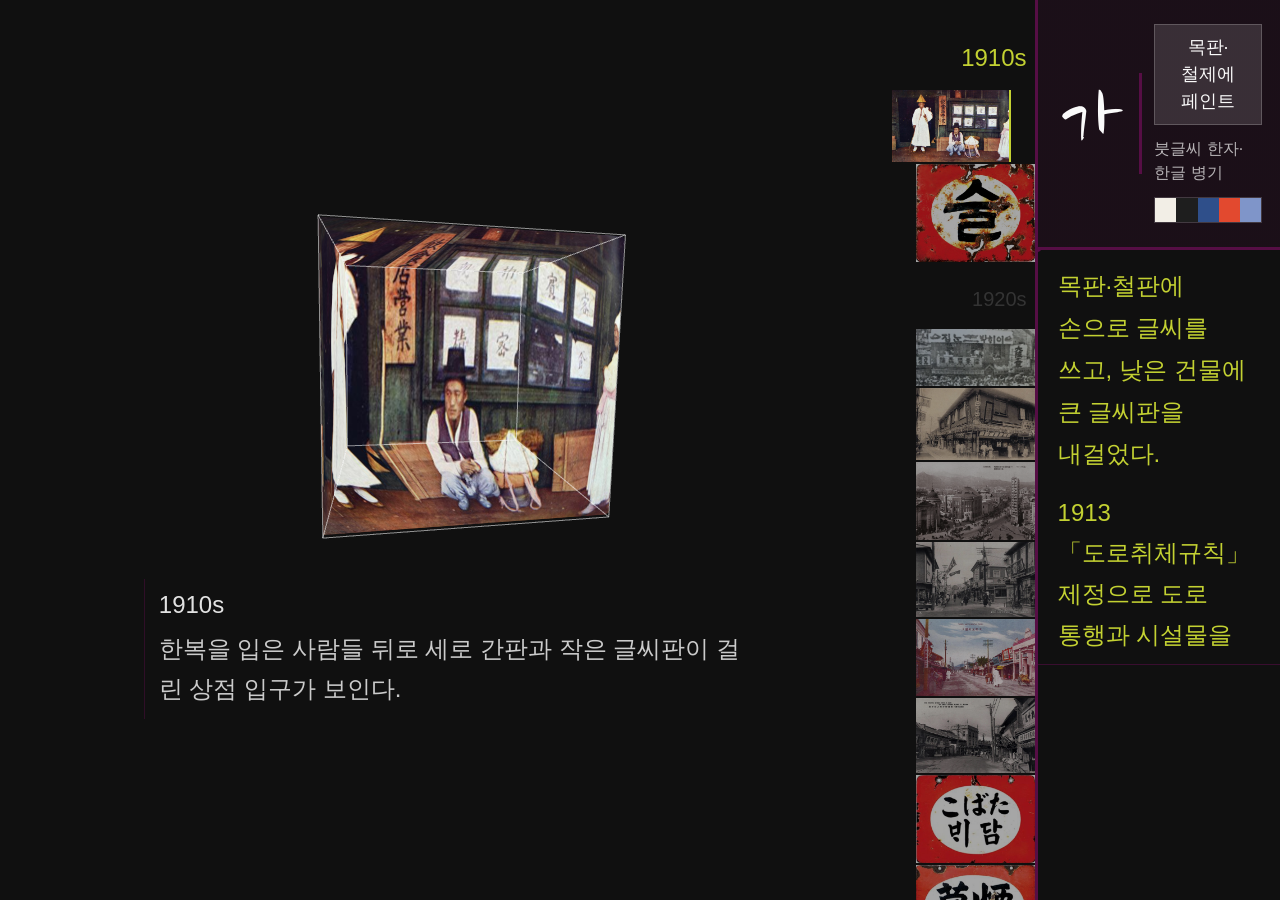
==== commit 7399cd38: "Center selected era description within the timeline viewport" ====
--- a/single.html
+++ b/single.html
@@ -4424,9 +4424,11 @@
   const zoneLeft=Math.min(panelLeft,frame.getBoundingClientRect().right+12);
   $('#timeline-scroll-zone').style.left=`${zoneLeft}px`;
   $('#timeline-scroll-zone').style.width=`${Math.max(0,panelLeft-zoneLeft)}px`;
+  centerActiveEra('instant');
   dirty=true;
 }
 addEventListener('resize',resize);
+document.fonts.ready.then(()=>centerActiveEra('instant'));
 
 async function selectPhoto(photo) {
   if(current?.id===photo.id)return;
@@ -4463,6 +4465,18 @@
     fallback.src=photo.src;fallback.alt=photo.description;fallback.hidden=false;canvas.hidden=true;
   }
 }
+function centerActiveEra(behavior='instant'){
+  const view=$('#era-scroll'),list=$('#eras'),active=list.querySelector('.era-event.active');
+  if(!active)return;
+  const contentHeight=el=>el.offsetHeight-parseFloat(getComputedStyle(el).paddingBottom);
+  const first=list.firstElementChild,last=list.lastElementChild,style=getComputedStyle(view);
+  // Supply real end spacers so even the first/last period can be centered.
+  list.style.paddingTop=`${Math.max(0,view.clientHeight/2-contentHeight(first)/2-parseFloat(style.paddingTop))}px`;
+  list.style.paddingBottom=`${Math.max(0,view.clientHeight/2-contentHeight(last)/2-parseFloat(style.paddingBottom))}px`;
+  const visibleCenter=view.getBoundingClientRect().top+view.clientTop+view.clientHeight/2;
+  const contentCenter=active.getBoundingClientRect().top+contentHeight(active)/2;
+  view.scrollTo({top:Math.max(0,view.scrollTop+contentCenter-visibleCenter),behavior});
+}
 function updateTimeline(year) {
   let active;
   for(const el of $('#eras').children) {
@@ -4479,7 +4493,7 @@
     swatch.title=`${color.label} ${color.hex}`;swatch.setAttribute('aria-label',swatch.title);
     $('#specimen-colors').append(swatch);
   }
-  if(active){const view=$('#era-scroll');view.scrollTo({top:Math.max(0,active.offsetTop-view.clientHeight*.42),behavior:reduced?'instant':'smooth'});}
+  requestAnimationFrame(()=>centerActiveEra(reduced?'instant':'smooth'));
 }
 
 for(const era of archive.eras) {
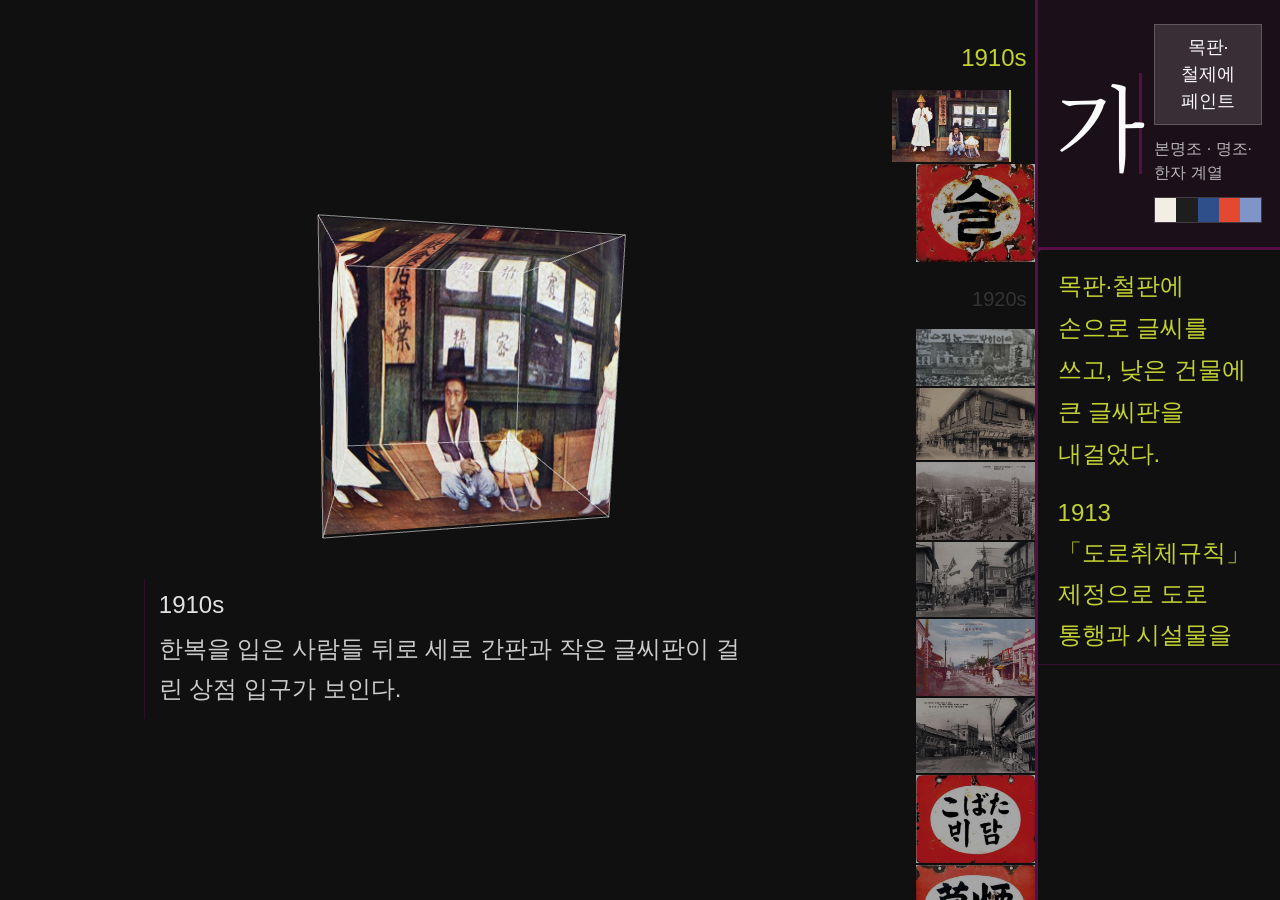
==== commit 7d1d3112: "Add distinct era typefaces and a scroll-revealed final environment question" ====
--- a/single.html
+++ b/single.html
@@ -170,6 +170,45 @@
  #archive .era-label{font-size:18px!important;letter-spacing:-.8px;margin-right:2px}
 }
 
+/* Actual per-era font assets; paragraphs retain the readable body face. */
+@font-face{font-family:Era1910;src:url('./assets/fonts/Era1910Specimen.otf') format('opentype');font-weight:400;font-style:normal;font-display:swap}
+#specimen-glyph.era-1910,.era-event[data-year="1910"] h2{font-family:Era1910,serif;font-weight:400}
+@font-face{font-family:Era1920;src:url('./assets/fonts/NanumMyeongjo-Regular.ttf') format('truetype');font-weight:400;font-style:normal;font-display:swap}
+#specimen-glyph.era-1920,.era-event[data-year="1920"] h2{font-family:Era1920,serif;font-weight:400}
+@font-face{font-family:Era1930;src:url('./assets/fonts/NanumBrushScript-Regular.ttf') format('truetype');font-weight:400;font-style:normal;font-display:swap}
+#specimen-glyph.era-1930,.era-event[data-year="1930"] h2{font-family:Era1930,serif;font-weight:400}
+@font-face{font-family:Era1950;src:url('./assets/fonts/NanumPenScript-Regular.ttf') format('truetype');font-weight:400;font-style:normal;font-display:swap}
+#specimen-glyph.era-1950,.era-event[data-year="1950"] h2{font-family:Era1950,serif;font-weight:400}
+@font-face{font-family:Era1960;src:url('./assets/fonts/BMYEONSUNG_ttf.ttf') format('truetype');font-weight:400;font-style:normal;font-display:swap}
+#specimen-glyph.era-1960,.era-event[data-year="1960"] h2{font-family:Era1960,serif;font-weight:400}
+@font-face{font-family:Era1970;src:url('./assets/fonts/BMHANNA_11yrs_ttf.ttf') format('truetype');font-weight:400;font-style:normal;font-display:swap}
+#specimen-glyph.era-1970,.era-event[data-year="1970"] h2{font-family:Era1970,serif;font-weight:400}
+@font-face{font-family:Era1980;src:url('./assets/fonts/BMJUA_ttf.ttf') format('truetype');font-weight:400;font-style:normal;font-display:swap}
+#specimen-glyph.era-1980,.era-event[data-year="1980"] h2{font-family:Era1980,serif;font-weight:400}
+@font-face{font-family:Era1990;src:url('./assets/fonts/BMDOHYEON_ttf.ttf') format('truetype');font-weight:400;font-style:normal;font-display:swap}
+#specimen-glyph.era-1990,.era-event[data-year="1990"] h2{font-family:Era1990,serif;font-weight:400}
+@font-face{font-family:Era2000;src:url('./assets/fonts/BMHANNAAir_ttf.ttf') format('truetype');font-weight:400;font-style:normal;font-display:swap}
+#specimen-glyph.era-2000,.era-event[data-year="2000"] h2{font-family:Era2000,serif;font-weight:400}
+@font-face{font-family:Era2010;src:url('./assets/fonts/BMEULJIROTTF.ttf') format('truetype');font-weight:400;font-style:normal;font-display:swap}
+#specimen-glyph.era-2010,.era-event[data-year="2010"] h2{font-family:Era2010,serif;font-weight:400}
+@font-face{font-family:Era2020;src:url('./assets/fonts/BMEuljiro10yearslater.ttf') format('truetype');font-weight:400;font-style:normal;font-display:swap}
+#specimen-glyph.era-2020,.era-event[data-year="2020"] h2{font-family:Era2020,serif;font-weight:400}
+
+#ending-question-panel{position:absolute;inset:0;z-index:4;display:flex;align-items:center;justify-content:center;flex-direction:column;padding:7vw;opacity:0;pointer-events:none;transition:opacity .65s ease}
+#ending-question{font-family:Pretendard,sans-serif;color:#fafafa;font-size:clamp(28px,2.4vw,44px);line-height:1.65;text-align:center;margin:0;word-break:keep-all;max-width:1100px}
+#ending-question .question-lead{display:block;font-size:24px;font-weight:400;margin-bottom:12px;color:rgb(250 250 250 / .8)}
+#ending-question strong{font-weight:750;color:#c3d132}
+#ending-home{display:block;margin-top:30px;background:transparent;color:#fafafa;padding:10px 22px;font-size:40px;line-height:1;border:0;outline:0}
+#ending-home:hover,#ending-home:focus-visible{color:#c3d132;transform:translateY(-3px)}
+#ending-scene.question-mode #ending-question-panel{opacity:1;pointer-events:auto}
+#ending-collage{transition:opacity .65s ease}
+#ending-scene.question-mode #ending-collage{opacity:.25}
+#ending-scene.question-mode #ending-message{opacity:0;pointer-events:none}
+#ending-scene.question-mode::after{opacity:0}
+#ending-scene.question-mode #ending-back{z-index:5}
+#ending-scene{touch-action:none}
+@media(max-width:700px){#ending-question{font-size:28px;line-height:1.6}#ending-question .question-lead{font-size:20px}#ending-question-panel{padding:24px}}
+
 </style>
 </head>
 <body>
@@ -195,6 +234,10 @@
     <img id="ending-intro" alt="상가 건물의 외벽을 채운 간판들" hidden>
     <div id="ending-collage" aria-label="겹쳐 나타나는 간판 사진들"></div>
     <p id="ending-message"></p>
+    <div id="ending-question-panel" aria-label="간판 개선 사업에 대한 질문" aria-live="polite" hidden>
+      <p id="ending-question"><span class="question-lead">간판 개선 사업은 사업의 목적 중</span>거리의 시각적 <strong>환경</strong>을 실제로 개선했는가?</p>
+      <button id="ending-home" type="button" aria-label="메인 화면으로 이동">↑</button>
+    </div>
     <button id="ending-back" type="button">- 돌아가기</button>
   </section>
   <dialog id="enlarged" aria-label="확대한 사진">
@@ -210,9 +253,9 @@
       "sourcePage": 6,
       "materialChange": "목판·철판에 손으로 글씨를 쓰고, 낮은 건물에 큰 글씨판을 내걸었다.",
       "specimen": {
-        "typeFamily": "붓글씨 한자·한글 병기",
+        "typeFamily": "본명조 · 명조·한자 계열",
         "material": "목판·철제에 페인트",
-        "fontClass": "brush",
+        "fontClass": "era-1910",
         "palette": [
           {
             "hex": "#F2EEE6",
@@ -236,7 +279,10 @@
           }
         ],
         "sourcePage": 6,
-        "note": "PDF의 서체 계열·대표 색채를 재구성한 견본이며, 역사적 원본 폰트나 실측 색채가 아님."
+        "note": "시대별 서체 특징을 서로 다른 현대 글꼴로 보여주는 견본. 2010년대는 공식 배포 을지로체, 2020년대는 공식 을지로10년후체. 초기 시대의 실제 디지털 폰트 사용 사실을 뜻하지 않음.",
+        "fontFamily": "Era1910",
+        "fontName": "본명조",
+        "fontFile": "assets/fonts/Era1910Specimen.otf"
       }
     },
     {
@@ -246,9 +292,9 @@
       "sourcePage": 6,
       "materialChange": "목판·법랑·철제 간판에 한글·한자·일본어를 병기하고, 1920년대 말 경성에 네온이 등장했다.",
       "specimen": {
-        "typeFamily": "붓글씨 한자·한글·가나 병기",
+        "typeFamily": "나눔명조 · 명조 계열",
         "material": "목판·법랑·철제",
-        "fontClass": "brush",
+        "fontClass": "era-1920",
         "palette": [
           {
             "hex": "#F2EEE6",
@@ -272,7 +318,10 @@
           }
         ],
         "sourcePage": 6,
-        "note": "PDF의 서체 계열·대표 색채를 재구성한 견본이며, 역사적 원본 폰트나 실측 색채가 아님."
+        "note": "시대별 서체 특징을 서로 다른 현대 글꼴로 보여주는 견본. 2010년대는 공식 배포 을지로체, 2020년대는 공식 을지로10년후체. 초기 시대의 실제 디지털 폰트 사용 사실을 뜻하지 않음.",
+        "fontFamily": "Era1920",
+        "fontName": "나눔명조",
+        "fontFile": "assets/fonts/NanumMyeongjo-Regular.ttf"
       }
     },
     {
@@ -282,9 +331,9 @@
       "sourcePage": 6,
       "materialChange": "유리관을 이용한 네온 간판이 번화가로 확산되고, 붓글씨와 여러 문자를 함께 사용했다.",
       "specimen": {
-        "typeFamily": "붓글씨 한자·한글·가나 병기",
+        "typeFamily": "나눔붓 · 붓글씨",
         "material": "철제 페인트·네온관",
-        "fontClass": "brush",
+        "fontClass": "era-1930",
         "palette": [
           {
             "hex": "#F2EEE6",
@@ -308,7 +357,10 @@
           }
         ],
         "sourcePage": 6,
-        "note": "PDF의 서체 계열·대표 색채를 재구성한 견본이며, 역사적 원본 폰트나 실측 색채가 아님."
+        "note": "시대별 서체 특징을 서로 다른 현대 글꼴로 보여주는 견본. 2010년대는 공식 배포 을지로체, 2020년대는 공식 을지로10년후체. 초기 시대의 실제 디지털 폰트 사용 사실을 뜻하지 않음.",
+        "fontFamily": "Era1930",
+        "fontName": "나눔붓",
+        "fontFile": "assets/fonts/NanumBrushScript-Regular.ttf"
       }
     },
     {
@@ -318,9 +370,9 @@
       "sourcePage": 7,
       "materialChange": "가볍고 칠하기 쉬운 함석판에 페인트로 한글·한자 상호를 크게 써 넣었다.",
       "specimen": {
-        "typeFamily": "손 페인트 글씨·한글·한자 혼용",
+        "typeFamily": "나눔펜 · 손글씨",
         "material": "함석판에 페인트",
-        "fontClass": "brush",
+        "fontClass": "era-1950",
         "palette": [
           {
             "hex": "#F5F3EE",
@@ -344,7 +396,10 @@
           }
         ],
         "sourcePage": 7,
-        "note": "PDF의 서체 계열·대표 색채를 재구성한 견본이며, 역사적 원본 폰트나 실측 색채가 아님."
+        "note": "시대별 서체 특징을 서로 다른 현대 글꼴로 보여주는 견본. 2010년대는 공식 배포 을지로체, 2020년대는 공식 을지로10년후체. 초기 시대의 실제 디지털 폰트 사용 사실을 뜻하지 않음.",
+        "fontFamily": "Era1950",
+        "fontName": "나눔펜",
+        "fontFile": "assets/fonts/NanumPenScript-Regular.ttf"
       }
     },
     {
@@ -354,9 +409,9 @@
       "sourcePage": 7,
       "materialChange": "T/C천과 함석·철판 입체문자가 쓰였으며, 서로 다른 크기와 손글씨가 거리에서 공존했다.",
       "specimen": {
-        "typeFamily": "손 페인트 글씨·한글·한자 혼용",
+        "typeFamily": "연성체 · 페인트 글씨",
         "material": "함석·철판 입체문자",
-        "fontClass": "brush",
+        "fontClass": "era-1960",
         "palette": [
           {
             "hex": "#F5F3EE",
@@ -380,7 +435,10 @@
           }
         ],
         "sourcePage": 7,
-        "note": "PDF의 서체 계열·대표 색채를 재구성한 견본이며, 역사적 원본 폰트나 실측 색채가 아님."
+        "note": "시대별 서체 특징을 서로 다른 현대 글꼴로 보여주는 견본. 2010년대는 공식 배포 을지로체, 2020년대는 공식 을지로10년후체. 초기 시대의 실제 디지털 폰트 사용 사실을 뜻하지 않음.",
+        "fontFamily": "Era1960",
+        "fontName": "연성체",
+        "fontFile": "assets/fonts/BMYEONSUNG_ttf.ttf"
       }
     },
     {
@@ -390,9 +448,9 @@
       "sourcePage": 8,
       "materialChange": "아크릴과 형광등으로 간판 면을 밝히고, 시트지를 잘라 만든 큰 글자가 면을 채웠다.",
       "specimen": {
-        "typeFamily": "시트지 커팅 고딕·둥근고딕",
+        "typeFamily": "한나체 11살 · 시트지 글자",
         "material": "아크릴·형광등",
-        "fontClass": "gothic",
+        "fontClass": "era-1970",
         "palette": [
           {
             "hex": "#FAFAF2",
@@ -416,7 +474,10 @@
           }
         ],
         "sourcePage": 8,
-        "note": "PDF의 서체 계열·대표 색채를 재구성한 견본이며, 역사적 원본 폰트나 실측 색채가 아님."
+        "note": "시대별 서체 특징을 서로 다른 현대 글꼴로 보여주는 견본. 2010년대는 공식 배포 을지로체, 2020년대는 공식 을지로10년후체. 초기 시대의 실제 디지털 폰트 사용 사실을 뜻하지 않음.",
+        "fontFamily": "Era1970",
+        "fontName": "한나체 11살",
+        "fontFile": "assets/fonts/BMHANNA_11yrs_ttf.ttf"
       }
     },
     {
@@ -426,9 +487,9 @@
       "sourcePage": 9,
       "materialChange": "내부조명·유연성 원단 간판이 확산되고, 유리창에 상호와 그림을 넣는 선팅 광고가 등장했다.",
       "specimen": {
-        "typeFamily": "넓적붓 페인트 글씨·필름 레터링",
+        "typeFamily": "주아체 · 둥근고딕",
         "material": "내부조명·유연성 원단",
-        "fontClass": "brush",
+        "fontClass": "era-1980",
         "palette": [
           {
             "hex": "#E0201B",
@@ -452,7 +513,10 @@
           }
         ],
         "sourcePage": 9,
-        "note": "PDF의 서체 계열·대표 색채를 재구성한 견본이며, 역사적 원본 폰트나 실측 색채가 아님."
+        "note": "시대별 서체 특징을 서로 다른 현대 글꼴로 보여주는 견본. 2010년대는 공식 배포 을지로체, 2020년대는 공식 을지로10년후체. 초기 시대의 실제 디지털 폰트 사용 사실을 뜻하지 않음.",
+        "fontFamily": "Era1980",
+        "fontName": "주아체",
+        "fontFile": "assets/fonts/BMJUA_ttf.ttf"
       }
     },
     {
@@ -462,9 +526,9 @@
       "sourcePage": 10,
       "materialChange": "플렉스·실사 출력과 디지털 폰트가 확산되고, 사진·그림·풀컬러 LED 전광판이 더해졌다.",
       "specimen": {
-        "typeFamily": "디지털 폰트·실사 출력",
+        "typeFamily": "도현체 · 디지털 고딕",
         "material": "플렉스·디지털 프린팅",
-        "fontClass": "digital",
+        "fontClass": "era-1990",
         "palette": [
           {
             "hex": "#E60012",
@@ -488,7 +552,10 @@
           }
         ],
         "sourcePage": 10,
-        "note": "PDF의 서체 계열·대표 색채를 재구성한 견본이며, 역사적 원본 폰트나 실측 색채가 아님."
+        "note": "시대별 서체 특징을 서로 다른 현대 글꼴로 보여주는 견본. 2010년대는 공식 배포 을지로체, 2020년대는 공식 을지로10년후체. 초기 시대의 실제 디지털 폰트 사용 사실을 뜻하지 않음.",
+        "fontFamily": "Era1990",
+        "fontName": "도현체",
+        "fontFile": "assets/fonts/BMDOHYEON_ttf.ttf"
       }
     },
     {
@@ -498,9 +565,9 @@
       "sourcePage": 11,
       "materialChange": "금속 입체문자에 LED를 넣는 채널간판과 고해상도 음식·인물 사진 간판이 확산되었다.",
       "specimen": {
-        "typeFamily": "채널 입체문자·사진과 원색 문구",
+        "typeFamily": "한나체 Air · 입체문자",
         "material": "LED·금속 채널간판",
-        "fontClass": "digital",
+        "fontClass": "era-2000",
         "palette": [
           {
             "hex": "#FF1F4B",
@@ -524,7 +591,10 @@
           }
         ],
         "sourcePage": 11,
-        "note": "PDF의 서체 계열·대표 색채를 재구성한 견본이며, 역사적 원본 폰트나 실측 색채가 아님."
+        "note": "시대별 서체 특징을 서로 다른 현대 글꼴로 보여주는 견본. 2010년대는 공식 배포 을지로체, 2020년대는 공식 을지로10년후체. 초기 시대의 실제 디지털 폰트 사용 사실을 뜻하지 않음.",
+        "fontFamily": "Era2000",
+        "fontName": "한나체 Air",
+        "fontFile": "assets/fonts/BMHANNAAir_ttf.ttf"
       }
     },
     {
@@ -534,9 +604,9 @@
       "sourcePage": 12,
       "materialChange": "내용이 바뀌는 디지털광고물이 등장하고, 옛 간판 붓글씨와 시트지 글자가 디지털 서체로 재해석되었다.",
       "specimen": {
-        "typeFamily": "복고 서체의 디지털 재해석",
+        "typeFamily": "을지로체 · 간판 붓글씨",
         "material": "입체문자·디지털광고물",
-        "fontClass": "brush",
+        "fontClass": "era-2010",
         "palette": [
           {
             "hex": "#5E6B73",
@@ -560,7 +630,10 @@
           }
         ],
         "sourcePage": 12,
-        "note": "PDF의 서체 계열·대표 색채를 재구성한 견본이며, 역사적 원본 폰트나 실측 색채가 아님."
+        "note": "시대별 서체 특징을 서로 다른 현대 글꼴로 보여주는 견본. 2010년대는 공식 배포 을지로체, 2020년대는 공식 을지로10년후체. 초기 시대의 실제 디지털 폰트 사용 사실을 뜻하지 않음.",
+        "fontFamily": "Era2010",
+        "fontName": "을지로체",
+        "fontFile": "assets/fonts/BMEULJIROTTF.ttf"
       }
     },
     {
@@ -570,9 +643,9 @@
       "sourcePage": 12,
       "materialChange": "입체문자 중심의 정돈된 간판과 초대형 디지털 화면이 공존하며 빛과 화면 변화가 표현 수단이 되었다.",
       "specimen": {
-        "typeFamily": "복고 서체·디지털 글자",
+        "typeFamily": "을지로10년후체 · 복고 글씨",
         "material": "입체문자·디지털 화면",
-        "fontClass": "gothic",
+        "fontClass": "era-2020",
         "palette": [
           {
             "hex": "#5E6B73",
@@ -596,7 +669,10 @@
           }
         ],
         "sourcePage": 12,
-        "note": "PDF의 서체 계열·대표 색채를 재구성한 견본이며, 역사적 원본 폰트나 실측 색채가 아님."
+        "note": "시대별 서체 특징을 서로 다른 현대 글꼴로 보여주는 견본. 2010년대는 공식 배포 을지로체, 2020년대는 공식 을지로10년후체. 초기 시대의 실제 디지털 폰트 사용 사실을 뜻하지 않음.",
+        "fontFamily": "Era2020",
+        "fontName": "을지로10년후체",
+        "fontFile": "assets/fonts/BMEuljiro10yearslater.ttf"
       }
     }
   ],
@@ -2240,6 +2316,11 @@
       "black": 300,
       "stagger": 150,
       "photoFade": 1000
+    },
+    "question": {
+      "lead": "간판 개선 사업은 사업의 목적 중",
+      "text": "거리의 시각적 환경을 실제로 개선했는가?",
+      "emphasis": "환경"
     }
   }
 }
@@ -4487,6 +4568,7 @@
   $('#specimen-glyph').className=specimen.fontClass;
   $('#specimen-material').textContent=specimen.material;
   $('#specimen-type').textContent=specimen.typeFamily;
+  const loadingYear=year;document.fonts.load(`128px ${specimen.fontFamily}`).then(()=>{if(current?.era===loadingYear)centerActiveEra('instant');});
   $('#specimen-colors').replaceChildren();
   for(const color of specimen.palette){
     const swatch=document.createElement('span');swatch.style.backgroundColor=color.hex;
@@ -4789,6 +4871,7 @@
   $('#ending-scene').hidden=true;$('#ending-scene').dataset.phase='idle';
   $('#ending-intro').removeAttribute('src');$('#ending-intro').hidden=true;
   $('#ending-collage').replaceChildren();$('#ending-message').classList.remove('visible');
+  $('#ending-scene').classList.remove('question-mode');$('#ending-question-panel').hidden=true;endingQuestionDelta=0;
 }
 function endingLater(callback,ms,token){
   endingTimers.push(setTimeout(()=>{if(token===endingGeneration)callback();},ms));
@@ -4851,6 +4934,30 @@
     endingLater(()=>revealEndingPhotos(token),reduced?0:config.timing.black,token);
   }
 }
+let endingQuestionDelta=0,endingTouchY;
+function showEndingQuestion(){
+  if($('#ending-scene').dataset.phase!=='collage')return;
+  $('#ending-question-panel').hidden=false;
+  requestAnimationFrame(()=>{if(!$('#ending-scene').hidden){$('#ending-scene').classList.add('question-mode');$('#ending-home').focus({preventScroll:true});}});
+}
+function hideEndingQuestion(){
+  $('#ending-scene').classList.remove('question-mode');$('#ending-question-panel').hidden=true;endingQuestionDelta=0;
+}
+function moveEndingQuestion(delta){
+  if($('#ending-scene').dataset.phase!=='collage')return;
+  endingQuestionDelta+=delta;
+  if(endingQuestionDelta>=80){showEndingQuestion();endingQuestionDelta=0;}
+  else if(endingQuestionDelta<=-80){hideEndingQuestion();}
+}
+$('#ending-scene').addEventListener('wheel',e=>{e.preventDefault();e.stopPropagation();moveEndingQuestion(e.deltaY*(e.deltaMode===1?16:e.deltaMode===2?innerHeight:1));},{passive:false});
+$('#ending-scene').addEventListener('touchstart',e=>endingTouchY=e.touches[0].clientY,{passive:true});
+$('#ending-scene').addEventListener('touchmove',e=>{if(endingTouchY==null)return;e.preventDefault();const y=e.touches[0].clientY;moveEndingQuestion(endingTouchY-y);endingTouchY=y;},{passive:false});
+$('#ending-scene').addEventListener('touchend',()=>endingTouchY=null);
+$('#ending-scene').addEventListener('keydown',e=>{
+  if(['ArrowDown','PageDown'].includes(e.key)){e.preventDefault();e.stopPropagation();showEndingQuestion();}
+  else if(['ArrowUp','PageUp'].includes(e.key)){e.preventDefault();e.stopPropagation();hideEndingQuestion();}
+});
+$('#ending-home').addEventListener('click',()=>{navigateTo(0,true);archiveNode.scrollTo({top:0,behavior:'instant'});activeButton?.focus({preventScroll:true});});
 function leaveEnding(){navigateTo(endingReturnIndex,true);activeButton?.focus({preventScroll:true});}
 $('#ending-back').addEventListener('click',leaveEnding);
 addEventListener('keydown',e=>{if(!$('#ending-scene').hidden&&e.key==='Escape'){e.preventDefault();leaveEnding();}});
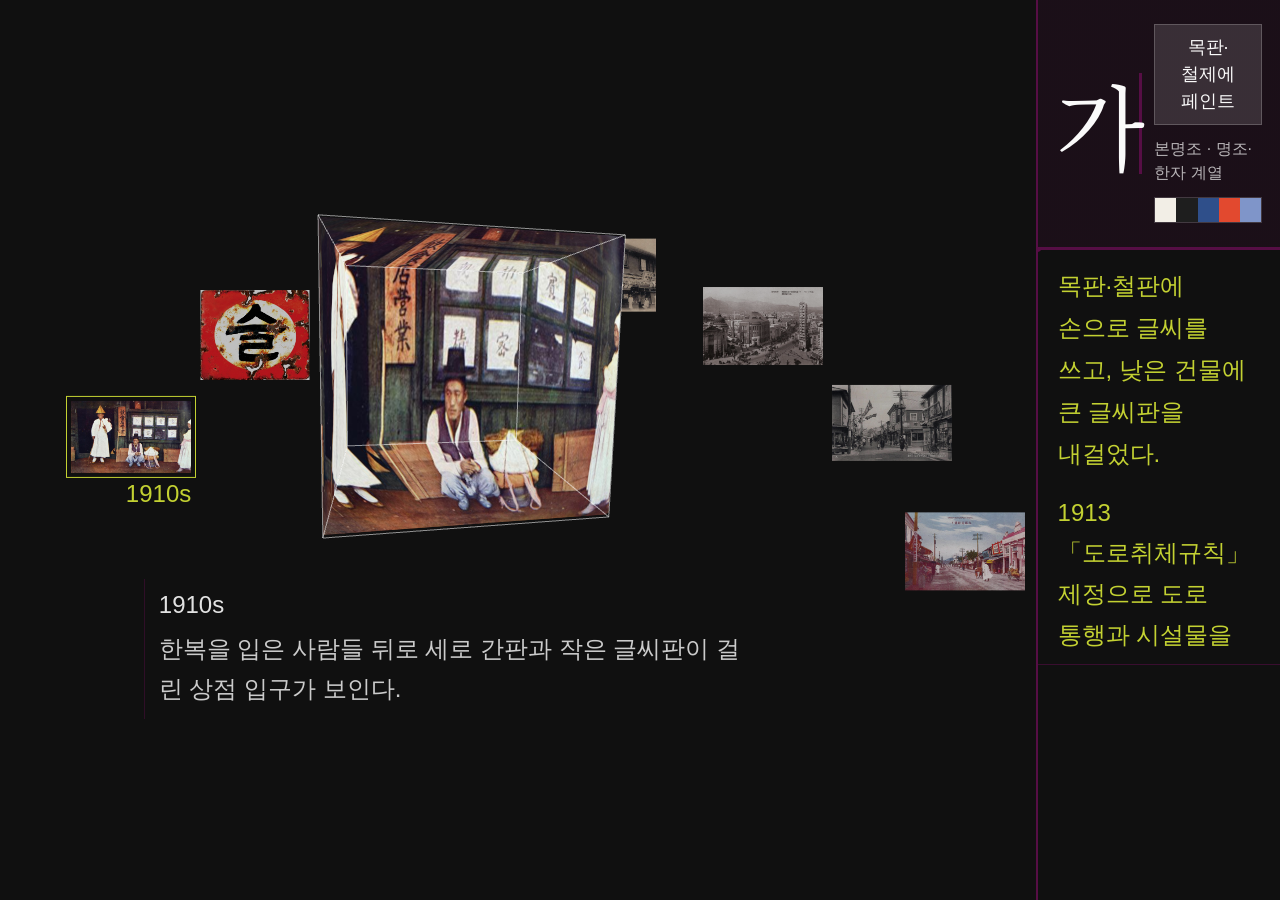
==== commit 0f0a2a15: "Restore year typography and animate photo timeline along a semicircle behind the model" ====
--- a/single.html
+++ b/single.html
@@ -172,27 +172,27 @@
 
 /* Actual per-era font assets; paragraphs retain the readable body face. */
 @font-face{font-family:Era1910;src:url('./assets/fonts/Era1910Specimen.otf') format('opentype');font-weight:400;font-style:normal;font-display:swap}
-#specimen-glyph.era-1910,.era-event[data-year="1910"] h2{font-family:Era1910,serif;font-weight:400}
+#specimen-glyph.era-1910{font-family:Era1910,serif;font-weight:400}
 @font-face{font-family:Era1920;src:url('./assets/fonts/NanumMyeongjo-Regular.ttf') format('truetype');font-weight:400;font-style:normal;font-display:swap}
-#specimen-glyph.era-1920,.era-event[data-year="1920"] h2{font-family:Era1920,serif;font-weight:400}
+#specimen-glyph.era-1920{font-family:Era1920,serif;font-weight:400}
 @font-face{font-family:Era1930;src:url('./assets/fonts/NanumBrushScript-Regular.ttf') format('truetype');font-weight:400;font-style:normal;font-display:swap}
-#specimen-glyph.era-1930,.era-event[data-year="1930"] h2{font-family:Era1930,serif;font-weight:400}
+#specimen-glyph.era-1930{font-family:Era1930,serif;font-weight:400}
 @font-face{font-family:Era1950;src:url('./assets/fonts/NanumPenScript-Regular.ttf') format('truetype');font-weight:400;font-style:normal;font-display:swap}
-#specimen-glyph.era-1950,.era-event[data-year="1950"] h2{font-family:Era1950,serif;font-weight:400}
+#specimen-glyph.era-1950{font-family:Era1950,serif;font-weight:400}
 @font-face{font-family:Era1960;src:url('./assets/fonts/BMYEONSUNG_ttf.ttf') format('truetype');font-weight:400;font-style:normal;font-display:swap}
-#specimen-glyph.era-1960,.era-event[data-year="1960"] h2{font-family:Era1960,serif;font-weight:400}
+#specimen-glyph.era-1960{font-family:Era1960,serif;font-weight:400}
 @font-face{font-family:Era1970;src:url('./assets/fonts/BMHANNA_11yrs_ttf.ttf') format('truetype');font-weight:400;font-style:normal;font-display:swap}
-#specimen-glyph.era-1970,.era-event[data-year="1970"] h2{font-family:Era1970,serif;font-weight:400}
+#specimen-glyph.era-1970{font-family:Era1970,serif;font-weight:400}
 @font-face{font-family:Era1980;src:url('./assets/fonts/BMJUA_ttf.ttf') format('truetype');font-weight:400;font-style:normal;font-display:swap}
-#specimen-glyph.era-1980,.era-event[data-year="1980"] h2{font-family:Era1980,serif;font-weight:400}
+#specimen-glyph.era-1980{font-family:Era1980,serif;font-weight:400}
 @font-face{font-family:Era1990;src:url('./assets/fonts/BMDOHYEON_ttf.ttf') format('truetype');font-weight:400;font-style:normal;font-display:swap}
-#specimen-glyph.era-1990,.era-event[data-year="1990"] h2{font-family:Era1990,serif;font-weight:400}
+#specimen-glyph.era-1990{font-family:Era1990,serif;font-weight:400}
 @font-face{font-family:Era2000;src:url('./assets/fonts/BMHANNAAir_ttf.ttf') format('truetype');font-weight:400;font-style:normal;font-display:swap}
-#specimen-glyph.era-2000,.era-event[data-year="2000"] h2{font-family:Era2000,serif;font-weight:400}
+#specimen-glyph.era-2000{font-family:Era2000,serif;font-weight:400}
 @font-face{font-family:Era2010;src:url('./assets/fonts/BMEULJIROTTF.ttf') format('truetype');font-weight:400;font-style:normal;font-display:swap}
-#specimen-glyph.era-2010,.era-event[data-year="2010"] h2{font-family:Era2010,serif;font-weight:400}
+#specimen-glyph.era-2010{font-family:Era2010,serif;font-weight:400}
 @font-face{font-family:Era2020;src:url('./assets/fonts/BMEuljiro10yearslater.ttf') format('truetype');font-weight:400;font-style:normal;font-display:swap}
-#specimen-glyph.era-2020,.era-event[data-year="2020"] h2{font-family:Era2020,serif;font-weight:400}
+#specimen-glyph.era-2020{font-family:Era2020,serif;font-weight:400}
 
 #ending-question-panel{position:absolute;inset:0;z-index:4;display:flex;align-items:center;justify-content:center;flex-direction:column;padding:7vw;opacity:0;pointer-events:none;transition:opacity .65s ease}
 #ending-question{font-family:Pretendard,sans-serif;color:#fafafa;font-size:clamp(28px,2.4vw,44px);line-height:1.65;text-align:center;margin:0;word-break:keep-all;max-width:1100px}
@@ -209,11 +209,34 @@
 #ending-scene{touch-action:none}
 @media(max-width:700px){#ending-question{font-size:28px;line-height:1.6}#ending-question .question-lead{font-size:20px}#ending-question-panel{padding:24px}}
 
+/* Year typography stays unchanged; period fonts belong to the specimen only. */
+.era-event h2,.era-number,.era-suffix,#archive .era-label{font-family:Arial,"Noto Sans KR","Apple SD Gothic Neo","Malgun Gothic",sans-serif}
+#archive{position:fixed;inset:0;width:100vw;height:100dvh;min-height:0;padding:0;border:0;overflow:visible;z-index:0;pointer-events:none;background:transparent;touch-action:none}
+#archive .era-group{display:contents}#archive .era-label{display:none}
+#archive .photo-button{position:absolute;margin:0;padding:0;max-width:none;pointer-events:auto;touch-action:none;transform:translate(-50%,-50%);transition:filter .2s ease;filter:brightness(.75);z-index:1}
+#archive .photo-button img{display:block;width:100%!important;height:100%;object-fit:contain;max-width:none;user-select:none;pointer-events:none}
+#archive .photo-button.scroll-selected,#archive .photo-button[aria-current="true"]{transform:translate(-50%,-50%);filter:brightness(1);outline:1px solid #c3d132;outline-offset:4px}
+#archive .photo-button:hover,#archive .photo-button.scroll-selected:hover,#archive .photo-button[aria-current="true"]:hover{transform:translate(-50%,calc(-50% - 4px));filter:brightness(1)}
+#archive .photo-button::after{display:none}#archive .photo-button::before{content:attr(data-year);position:absolute;top:calc(100% + 7px);right:0;font:20px Arial,sans-serif;color:#c3d132;opacity:0}
+#archive .photo-button[aria-current="true"]::before{opacity:1}
+#archive-arc{position:absolute;inset:0;width:100%;height:100%;overflow:visible;pointer-events:none}
+#archive-arc-track{pointer-events:stroke;touch-action:none}
+#model-layer{z-index:1;pointer-events:none;background:transparent}
+#scene{pointer-events:none}
+#model-interaction{position:fixed;z-index:2;touch-action:none;cursor:grab;outline:0}
+#model-interaction.rotating{cursor:grabbing}
+#stage{z-index:2}
+#timeline{z-index:4}
+#timeline-scroll-zone{z-index:3}
+body.ending-mode #model-interaction{visibility:hidden;pointer-events:none}
+#archive .photo-button[aria-current="true"]::before{font-size:24px}
+
 </style>
 </head>
 <body>
   <div id="model-layer"><canvas id="scene" aria-label="360도 XYZ 회전 및 확대 가능한 5면 공간 모델"></canvas></div>
-  <nav id="archive" aria-label="연대순 사진"></nav>
+  <div id="model-interaction" aria-label="모델 회전과 확대 영역"></div>
+  <nav id="archive" aria-label="스크롤에 따라 오른쪽에서 왼쪽으로 이동하는 반원 사진 타임라인"><svg id="archive-arc" aria-hidden="true"><path id="archive-arc-track" fill="none" stroke="transparent" stroke-width="120"/></svg></nav>
   <main id="stage" aria-label="공간 사진">
     <div id="picture-frame">
       <img id="fallback" alt="" hidden>
@@ -4281,13 +4304,15 @@
 const frame = $('#picture-frame');
 const canvas = $('#scene');
 const modelLayer = $('#model-layer');
+const modelHit = $('#model-interaction');
+let lastArcPosition=NaN;
 const fallback = $('#fallback');
 const scene = new THREE.Scene();
 const camera = new THREE.PerspectiveCamera(50, 1, .01, 1000);
 let renderer;
 try {
   renderer = new THREE.WebGLRenderer({canvas, antialias: true, alpha: true});
-  renderer.setClearColor(0x101010, 1);
+  renderer.setClearColor(0x101010, 0);
   renderer.setPixelRatio(Math.min(devicePixelRatio, 2));
   renderer.outputColorSpace = THREE.SRGBColorSpace;
 } catch (error) {
@@ -4501,11 +4526,12 @@
   const width=Math.min(availableWidth,innerHeight*.66*aspect);
   frame.style.width=`${width}px`;frame.style.height=`${width/aspect}px`;
   if(renderer) {renderer.setSize(innerWidth,innerHeight,false);camera.aspect=innerWidth/innerHeight;}
-  const panelLeft=archiveNode.getBoundingClientRect().left;
-  const zoneLeft=Math.min(panelLeft,frame.getBoundingClientRect().right+12);
+  const panelLeft=$('#timeline').getBoundingClientRect().left;
+  const zoneLeft=Math.min(panelLeft,Math.max(frame.getBoundingClientRect().right+12,panelLeft-24));
   $('#timeline-scroll-zone').style.left=`${zoneLeft}px`;
   $('#timeline-scroll-zone').style.width=`${Math.max(0,panelLeft-zoneLeft)}px`;
   centerActiveEra('instant');
+  layoutPhotoArc(travel);
   dirty=true;
 }
 addEventListener('resize',resize);
@@ -4589,7 +4615,7 @@
     // A single uniform scale per thumbnail; portrait and landscape ratios stay original.
     const scale=Math.min(1,180/Math.max(photo.width,photo.height));
     img.style.width=`${photo.width*scale}px`;
-    button.append(img);button.addEventListener('click',()=>{clearTimeout(archiveIdle);archiveHasGesture=false;archiveSnap=false;navigateTo(photoIndex.get(photo.id));});
+    button.append(img);button.addEventListener('click',()=>navigateTo(photoIndex.get(photo.id)));button.dataset.year=`${photo.year}s`;
     buttons.set(photo.id,button);section.append(button);
   }
   $('#archive').append(section);
@@ -4603,42 +4629,57 @@
   item.append(heading,material,policy);$('#eras').append(item);
 }
 
-// Two independent input regions: archive scroll selects, model wheel zooms.
-let archiveIdle, archiveSnap=false, archiveHasGesture=false;
-function navigateTo(index, immediate=false) {
+// An upper semicircular conveyor, not a complete circular orbit. Photos enter
+// beside the right rule, pass behind the real model canvas, and leave at left.
+let arcIdle;
+function navigateTo(index,immediate=false){
   targetTravel=clamp(index,0,archive.photos.length-1);
   if(immediate||reduced){travel=targetTravel;travelVelocity=0;}
   selectPhoto(archive.photos[Math.round(targetTravel)]);
+  layoutPhotoArc(travel);dirty=true;
+}
+function onScroll(){dirty=true;}
+function arcGeometry(){
+  const right=$('#timeline').getBoundingClientRect().left;
+  const thumb=innerWidth<=700?62:120;
+  const start=right-thumb/2,end=thumb/2;
+  return {cx:(start+end)/2,rx:Math.max(20,(start-end)/2),base:innerHeight*.70,ry:innerHeight*.40,thumb};
+}
+function pointOnArc(u,g){return {x:g.cx+g.rx*Math.cos(Math.PI*u),y:g.base-g.ry*Math.sin(Math.PI*u)};}
+function layoutPhotoArc(position){
+  if(!buttons.size)return;
+  const g=arcGeometry(),span=innerWidth<=700?6:8,anchor=.82;
+  const svg=$('#archive-arc');svg.setAttribute('viewBox',`0 0 ${innerWidth} ${innerHeight}`);
+  $('#archive-arc-track').setAttribute('d',Array.from({length:49},(_,i)=>{const p=pointOnArc(i/48,g);return `${i?'L':'M'}${p.x},${p.y}`;}).join(' '));
+  for(let i=0;i<archive.photos.length;i++){
+    const p=archive.photos[i],button=buttons.get(p.id),u=anchor+(position-i)/span;
+    const visible=u>=0&&u<=1;button.hidden=!visible;
+    if(!visible)continue;
+    const pt=pointOnArc(u,g),scale=Math.min(g.thumb/p.width,(innerWidth<=700?52:90)/p.height);
+    button.style.left=`${pt.x}px`;button.style.top=`${pt.y}px`;
+    button.style.width=`${p.width*scale}px`;button.style.height=`${p.height*scale}px`;
+    button.dataset.arcU=u;button.dataset.arcIndex=i;
+  }
+  lastArcPosition=position;
+}
+function scrollPhotoArc(delta){
+  targetTravel=clamp(targetTravel+delta*.006,0,archive.photos.length-1);
+  const photo=archive.photos[Math.round(targetTravel)];
+  if(photo.id!==current?.id)selectPhoto(photo);
+  clearTimeout(arcIdle);arcIdle=setTimeout(()=>{targetTravel=Math.round(targetTravel);dirty=true;},180);
   dirty=true;
 }
-function onScroll(){dirty=true;}
-function nearestArchivePhoto(){
-  const marker=archiveNode.getBoundingClientRect().top+archiveNode.clientHeight*.42;
-  let best=archive.photos[0],distance=Infinity;
-  for(const photo of archive.photos){const r=buttons.get(photo.id).getBoundingClientRect();const d=Math.abs((r.top+r.bottom)/2-marker);if(d<distance){distance=d;best=photo;}}
-  return best;
-}
-archiveNode.addEventListener('wheel',()=>{archiveHasGesture=true;archiveSnap=false;},{passive:true});
-archiveNode.addEventListener('touchstart',()=>{archiveHasGesture=true;archiveSnap=false;},{passive:true});
+archiveNode.addEventListener('wheel',e=>{e.preventDefault();e.stopPropagation();scrollPhotoArc(e.deltaY*(e.deltaMode===1?16:e.deltaMode===2?innerHeight:1));},{passive:false});
+let arcTouchY;
+archiveNode.addEventListener('touchstart',e=>arcTouchY=e.touches[0].clientY,{passive:true});
+archiveNode.addEventListener('touchmove',e=>{if(arcTouchY==null)return;e.preventDefault();e.stopPropagation();const y=e.touches[0].clientY;scrollPhotoArc(arcTouchY-y);arcTouchY=y;},{passive:false});
+archiveNode.addEventListener('touchend',()=>arcTouchY=null);
+archiveNode.addEventListener('touchcancel',()=>arcTouchY=null);
 
-archiveNode.addEventListener('scroll',()=>{
-  if(!archiveHasGesture||archiveSnap)return;
-  const photo=nearestArchivePhoto();
-  navigateTo(photoIndex.get(photo.id),true);
-  clearTimeout(archiveIdle);
-  archiveIdle=setTimeout(()=>{
-    const button=buttons.get(photo.id);
-    const r=button.getBoundingClientRect(),nav=archiveNode.getBoundingClientRect();
-    const target=archiveNode.scrollTop+r.top-nav.top+r.height/2-archiveNode.clientHeight*.42;
-    archiveSnap=true;
-    archiveNode.scrollTo({top:Math.max(0,target),behavior:reduced?'instant':'smooth'});
-    setTimeout(()=>{archiveSnap=false;archiveHasGesture=false;},500);
-  },180);
-},{passive:true});
 // No artistic zoom bounds: only reject non-finite floating-point results.
 function finiteScale(value,factor){const next=value*factor;return Number.isFinite(next)&&next>0?next:value;}
 function zoomModel(delta){targetModelZoom=finiteScale(targetModelZoom,Math.exp(-delta*.003));dirty=true;}
-modelLayer.addEventListener('wheel',e=>{
+modelHit.addEventListener('wheel',e=>{
   e.preventDefault();e.stopPropagation();
   if(debug||dialog.open)return;
   const unit=e.deltaMode===1?16:e.deltaMode===2?innerHeight:1;
@@ -4658,12 +4699,7 @@
     const direction=Math.sign(structureDelta);structureDelta-=direction*110;
     navigateTo(Math.round(targetTravel)+direction,true);moved=true;
   }
-  if(moved){
-    clearTimeout(archiveIdle);archiveHasGesture=false;archiveSnap=true;
-    const button=buttons.get(current.id),r=button.getBoundingClientRect(),nav=archiveNode.getBoundingClientRect();
-    archiveNode.scrollTo({top:Math.max(0,archiveNode.scrollTop+r.top-nav.top+r.height/2-archiveNode.clientHeight*.42),behavior:reduced?'instant':'smooth'});
-    setTimeout(()=>archiveSnap=false,500);
-  }
+  if(moved)layoutPhotoArc(travel);
 }
 $('#timeline-bottom-scroll').addEventListener('wheel',e=>{
   e.preventDefault();e.stopPropagation();
@@ -4701,10 +4737,10 @@
   activeModelDrag={x,y,lastX:x,lastY:y,roll,distance:0,surface,
     startPitch:rotationX,startYaw:rotationY,startRoll:rotationZ};
 }
-modelLayer.addEventListener('contextmenu',e=>e.preventDefault());
-modelLayer.addEventListener('pointerdown',e=>{
+modelHit.addEventListener('contextmenu',e=>e.preventDefault());
+modelHit.addEventListener('pointerdown',e=>{
   if(debug||![0,2].includes(e.button))return;
-  modelLayer.setPointerCapture(e.pointerId);
+  modelHit.setPointerCapture(e.pointerId);
   if(!modelPointers.size)modelDragged=false;
   modelPointers.set(e.pointerId,{x:e.clientX,y:e.clientY});
   beginModelDrag(e.clientX,e.clientY,e.button===2||e.shiftKey);
@@ -4713,9 +4749,9 @@
     targetModelZoom=modelZoom;
     modelPinch={distance:Math.hypot(a.x-b.x,a.y-b.y),angle:Math.atan2(b.y-a.y,b.x-a.x),zoom:modelZoom};
   }
-  modelLayer.classList.add('rotating');
+  modelHit.classList.add('rotating');
 });
-modelLayer.addEventListener('pointermove',e=>{
+modelHit.addEventListener('pointermove',e=>{
   if(debug||!modelPointers.has(e.pointerId))return;
   modelPointers.set(e.pointerId,{x:e.clientX,y:e.clientY});
   if(modelPointers.size===2&&modelPinch){
@@ -4745,9 +4781,9 @@
   modelPointers.delete(e.pointerId);modelPinch=null;activeModelDrag=null;
   modelRig.quaternion.copy(targetModelRotation);dirty=true;
   if(modelPointers.size===1){const p=[...modelPointers.values()][0];beginModelDrag(p.x,p.y);}
-  else modelLayer.classList.remove('rotating');
+  else modelHit.classList.remove('rotating');
 }
-modelLayer.addEventListener('pointerup',releaseModel);modelLayer.addEventListener('pointercancel',releaseModel);
+modelHit.addEventListener('pointerup',releaseModel);modelHit.addEventListener('pointercancel',releaseModel);
 addEventListener('keydown',e=>{
   if(dialog.open||debug||e.target.closest('select, input, textarea'))return;
   if(['ArrowDown','PageDown','ArrowRight','ArrowUp','PageUp','ArrowLeft','Home','End'].includes(e.key)){
@@ -4772,10 +4808,10 @@
 function release(e){pointers.delete(e.pointerId);pinch=null;surface.classList.remove('dragging');}
 surface.addEventListener('pointerup',release);surface.addEventListener('pointercancel',release);
 surface.addEventListener('click',()=>{if(dragged)return;zoom=zoom===1?2:1;panX=panY=0;paintZoom();});
-modelLayer.addEventListener('click',()=>{if(!debug&&current&&!current.spatial&&!modelDragged)openPhoto(current);});
-modelLayer.addEventListener('dblclick',()=>{if(!debug&&current&&!modelDragged)openPhoto(current);});
-modelLayer.tabIndex=0;modelLayer.setAttribute('role','group');modelLayer.setAttribute('aria-label','5면 공간 모델: 드래그 XY 회전, Shift 또는 오른쪽 드래그 Z 회전, 휠 확대·축소, Enter 원본 확대');
-modelLayer.addEventListener('keydown',e=>{if(e.key==='Enter'||e.key===' '){e.preventDefault();if(current)openPhoto(current);}});
+modelHit.addEventListener('click',()=>{if(!debug&&current&&!current.spatial&&!modelDragged)openPhoto(current);});
+modelHit.addEventListener('dblclick',()=>{if(!debug&&current&&!modelDragged)openPhoto(current);});
+modelHit.tabIndex=0;modelHit.setAttribute('role','group');modelHit.setAttribute('aria-label','5면 공간 모델: 드래그 XY 회전, Shift 또는 오른쪽 드래그 Z 회전, 휠 확대·축소, Enter 원본 확대');
+modelHit.addEventListener('keydown',e=>{if(e.key==='Enter'||e.key===' '){e.preventDefault();if(current)openPhoto(current);}});
 
 function render(time=0) {
   if(disposed)return;
@@ -4785,6 +4821,7 @@
   travelVelocity+=(displacement*110-travelVelocity*20)*dt;
   travel+=travelVelocity*dt;
   if(Math.abs(displacement)<.0001&&Math.abs(travelVelocity)<.001){travel=targetTravel;travelVelocity=0;}
+  if(!Number.isFinite(lastArcPosition)||Math.abs(travel-lastArcPosition)>.0001)layoutPhotoArc(travel);
   const damping=1-Math.exp(-dt*6);
   entrance+=(1-entrance)*(reduced?1:damping);
   if(current?.kind==='ending')return;
@@ -4822,6 +4859,18 @@
   camera.projectionMatrix.elements[9]=2*(screenFrame.top+screenFrame.height/2)/innerHeight-1;
   camera.projectionMatrixInverse.copy(camera.projectionMatrix).invert();
   renderer.render(scene,camera);
+  // CSS thumbnails are behind the WebGL model. Project its real geometry to
+  // bound input as well, so visible photos beside it can still be selected.
+  const bounds=new THREE.Box3().setFromObject(modelRig);
+  let x0=Infinity,y0=Infinity,x1=-Infinity,y1=-Infinity;
+  for(const x of [bounds.min.x,bounds.max.x])for(const y of [bounds.min.y,bounds.max.y])for(const z of [bounds.min.z,bounds.max.z]){
+    const v=new THREE.Vector3(x,y,z).project(camera),sx=(v.x+1)*innerWidth/2,sy=(1-v.y)*innerHeight/2;
+    x0=Math.min(x0,sx);x1=Math.max(x1,sx);y0=Math.min(y0,sy);y1=Math.max(y1,sy);
+  }
+  modelHit.hidden=debug;
+  modelHit.style.left=`${clamp(x0,0,innerWidth)}px`;modelHit.style.top=`${clamp(y0,0,innerHeight)}px`;
+  modelHit.style.width=`${Math.max(0,Math.min(innerWidth,x1)-Math.max(0,x0))}px`;
+  modelHit.style.height=`${Math.max(0,Math.min(innerHeight,y1)-Math.max(0,y0))}px`;
   window.__signArchive={id:current.id,faces:room.children.map(m=>m.name),depth:derived?.depth??0,
     cubeSide:derived?.side??0,cameraZ:camera.position.z,entrance,travel,targetTravel,modelZoom,outlineCount:outlineGroup.children.length,
     yawDegrees:THREE.MathUtils.radToDeg(yaw),pitchDegrees:THREE.MathUtils.radToDeg(pitch),
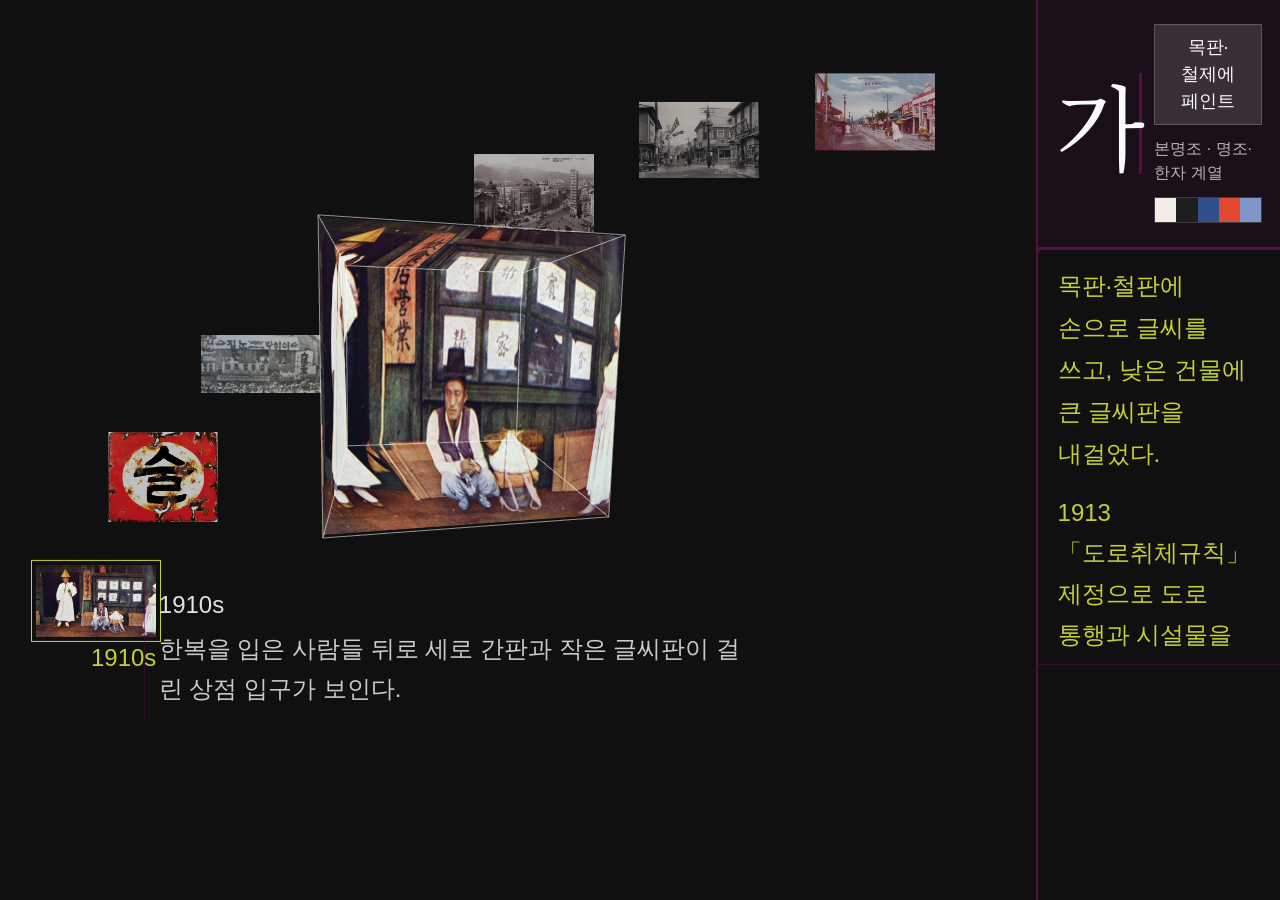
==== commit b452b6df: "Move photo timeline along a quarter-circle path" ====
--- a/single.html
+++ b/single.html
@@ -236,7 +236,7 @@
 <body>
   <div id="model-layer"><canvas id="scene" aria-label="360도 XYZ 회전 및 확대 가능한 5면 공간 모델"></canvas></div>
   <div id="model-interaction" aria-label="모델 회전과 확대 영역"></div>
-  <nav id="archive" aria-label="스크롤에 따라 오른쪽에서 왼쪽으로 이동하는 반원 사진 타임라인"><svg id="archive-arc" aria-hidden="true"><path id="archive-arc-track" fill="none" stroke="transparent" stroke-width="120"/></svg></nav>
+  <nav id="archive" aria-label="스크롤에 따라 오른쪽에서 왼쪽으로 이동하는 1/4원 사진 타임라인"><svg id="archive-arc" aria-hidden="true"><path id="archive-arc-track" fill="none" stroke="transparent" stroke-width="120"/></svg></nav>
   <main id="stage" aria-label="공간 사진">
     <div id="picture-frame">
       <img id="fallback" alt="" hidden>
@@ -4629,8 +4629,7 @@
   item.append(heading,material,policy);$('#eras').append(item);
 }
 
-// An upper semicircular conveyor, not a complete circular orbit. Photos enter
-// beside the right rule, pass behind the real model canvas, and leave at left.
+// A quarter-circle path: right upper edge to lower left, behind the model.
 let arcIdle;
 function navigateTo(index,immediate=false){
   targetTravel=clamp(index,0,archive.photos.length-1);
@@ -4643,9 +4642,12 @@
   const right=$('#timeline').getBoundingClientRect().left;
   const thumb=innerWidth<=700?62:120;
   const start=right-thumb/2,end=thumb/2;
-  return {cx:(start+end)/2,rx:Math.max(20,(start-end)/2),base:innerHeight*.70,ry:innerHeight*.40,thumb};
+  return {cx:start,rx:Math.max(20,start-end),base:innerHeight*.88,ry:innerHeight*.76,thumb};
 }
-function pointOnArc(u,g){return {x:g.cx+g.rx*Math.cos(Math.PI*u),y:g.base-g.ry*Math.sin(Math.PI*u)};}
+function pointOnArc(u,g){
+  const angle=clamp(u,0,1)*Math.PI/2;
+  return {x:g.cx-g.rx*Math.sin(angle),y:g.base-g.ry*Math.cos(angle)};
+}
 function layoutPhotoArc(position){
   if(!buttons.size)return;
   const g=arcGeometry(),span=innerWidth<=700?6:8,anchor=.82;
